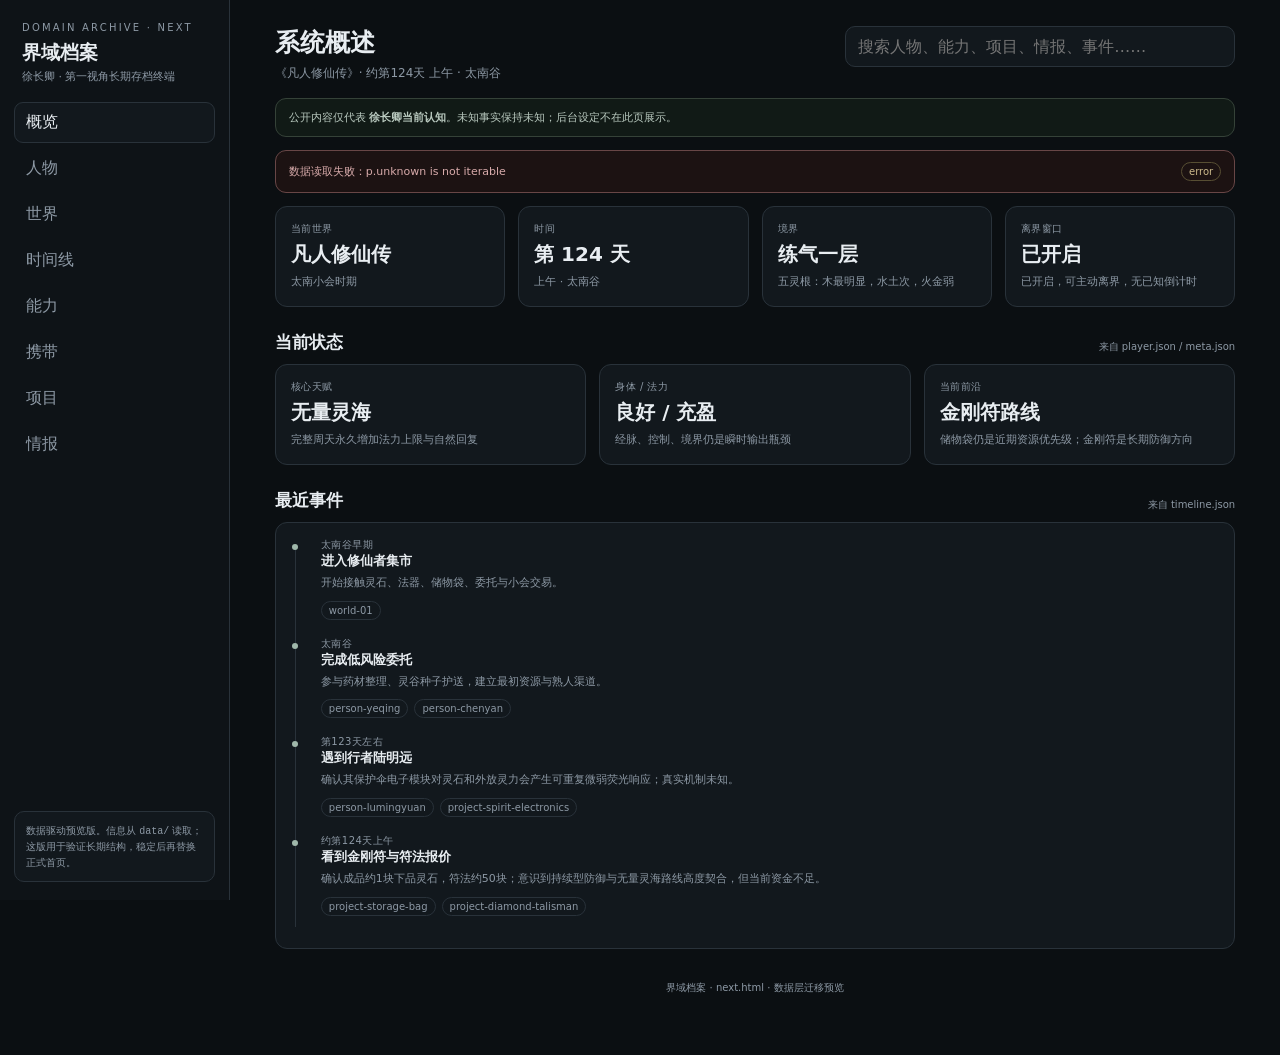
==== next.html @ dfe1c9d5 "Add data-driven next-generation archive prototype" ====
<!doctype html>
<html lang="zh-CN">
<head>
<meta charset="utf-8"><meta name="viewport" content="width=device-width,initial-scale=1">
<title>界域档案 · 数据驱动预览</title>
<style>
:root{--bg:#0b0f12;--side:#0e1317;--panel:#12181d;--panel2:#161d23;--line:#29323a;--text:#e8edf1;--muted:#8d99a5;--soft:#b7c4cc;--accent:#9fb7aa;--good:#9bbba7;--warn:#cbb98b}
*{box-sizing:border-box}html,body{margin:0;background:var(--bg);color:var(--text);font-family:Inter,ui-sans-serif,system-ui,-apple-system,"Segoe UI","PingFang SC","Microsoft YaHei",sans-serif}button,input{font:inherit}.app{min-height:100vh;display:grid;grid-template-columns:230px minmax(0,1fr)}.side{height:100vh;position:sticky;top:0;border-right:1px solid var(--line);background:var(--side);padding:22px 14px}.brand{padding:0 8px 18px}.eyebrow{font-size:10px;letter-spacing:.22em;color:var(--muted)}.brand h1{font-size:19px;margin:7px 0 3px}.brand p{font-size:11px;color:var(--muted);margin:0}.nav{display:grid;gap:5px}.nav button{background:transparent;color:var(--muted);border:1px solid transparent;border-radius:9px;text-align:left;padding:9px 11px;cursor:pointer}.nav button:hover,.nav button.active{background:var(--panel);color:var(--text);border-color:var(--line)}.side-note{position:absolute;left:14px;right:14px;bottom:18px;padding:11px;border:1px solid var(--line);border-radius:10px;color:var(--muted);font-size:10px;line-height:1.55;background:var(--panel)}main{width:100%;max-width:1480px;justify-self:center;padding:26px clamp(18px,3.5vw,46px) 60px}.top{display:flex;align-items:flex-start;justify-content:space-between;gap:16px;margin-bottom:16px}.top h2{margin:0;font-size:25px}.top p{margin:6px 0 0;color:var(--muted);font-size:12px}.search{width:min(390px,45vw);padding:10px 12px;border:1px solid var(--line);border-radius:10px;background:var(--panel);color:var(--text);outline:none}.notice,.sync{border:1px solid #354238;background:#111a16;border-radius:11px;padding:11px 13px;color:#b9c9bf;font-size:11px;margin-bottom:13px}.sync{background:var(--panel);border-color:var(--line);display:flex;justify-content:space-between;gap:12px;align-items:center}.badge{display:inline-flex;padding:3px 7px;border:1px solid var(--line);border-radius:999px;font-size:10px;color:var(--muted)}.badge.good{border-color:#3b5544;color:var(--good)}.badge.warn{border-color:#574e33;color:var(--warn)}.section{display:none}.section.active{display:block}.grid{display:grid;gap:13px}.c4{grid-template-columns:repeat(4,minmax(0,1fr))}.c3{grid-template-columns:repeat(3,minmax(0,1fr))}.c2{grid-template-columns:repeat(2,minmax(0,1fr))}.card{border:1px solid var(--line);border-radius:12px;background:var(--panel);padding:15px;min-width:0}.label{font-size:10px;color:var(--muted);letter-spacing:.05em}.big{font-size:20px;font-weight:680;margin:5px 0}.small{font-size:11px;line-height:1.65}.muted{color:var(--muted)}.head{display:flex;align-items:end;justify-content:space-between;gap:12px;margin:24px 0 10px}.head h3{margin:0;font-size:17px}.head p{margin:0;font-size:10px;color:var(--muted)}.chips{display:flex;gap:6px;flex-wrap:wrap;margin-top:9px}.chip{font-size:10px;color:var(--muted);border:1px solid var(--line);border-radius:999px;padding:3px 7px}.person,.ability,.project,.intel,.event{cursor:default}.name{font-size:15px;font-weight:650}.row{display:flex;justify-content:space-between;gap:10px;align-items:flex-start}.details{color:var(--muted);font-size:11px;line-height:1.65;margin-top:8px}.timeline{position:relative;padding-left:18px}.timeline:before{content:"";position:absolute;left:4px;top:6px;bottom:6px;width:1px;background:var(--line)}.event{position:relative;padding:0 0 17px 12px}.event:before{content:"";position:absolute;width:6px;height:6px;border-radius:50%;background:var(--accent);left:-17px;top:6px}.event h4{font-size:13px;margin:0 0 4px}.event p{font-size:11px;line-height:1.6;color:var(--muted);margin:0}.kv{display:grid;grid-template-columns:130px 1fr;gap:8px 13px;font-size:11px}.kv>div:nth-child(odd){color:var(--muted)}.empty{padding:30px;text-align:center;color:var(--muted);border:1px dashed var(--line);border-radius:12px}.error{border-color:#684646;background:#1c1212;color:#d7aaaa}.footer{margin-top:32px;text-align:center;color:var(--muted);font-size:10px}
@media(max-width:900px){.app{grid-template-columns:1fr}.side{height:auto;position:static;border-right:0;border-bottom:1px solid var(--line)}.nav{display:flex;overflow-x:auto}.nav button{white-space:nowrap}.side-note{position:static;margin-top:10px}.top{flex-direction:column}.search{width:100%}.c4,.c3{grid-template-columns:repeat(2,minmax(0,1fr))}main{max-width:none;padding:18px 14px 60px}}
@media(max-width:560px){.c4,.c3,.c2{grid-template-columns:1fr}.kv{grid-template-columns:1fr}}
</style>
</head>
<body>
<div class="app"><aside class="side"><div class="brand"><div class="eyebrow">DOMAIN ARCHIVE · NEXT</div><h1>界域档案</h1><p id="brandPlayer">第一视角长期存档终端</p></div><nav class="nav" id="nav"><button class="active" data-tab="overview">概览</button><button data-tab="people">人物</button><button data-tab="world">世界</button><button data-tab="timeline">时间线</button><button data-tab="abilities">能力</button><button data-tab="inventory">携带</button><button data-tab="projects">项目</button><button data-tab="intel">情报</button></nav><div class="side-note">数据驱动预览版。信息从 <code>data/</code> 读取；这版用于验证长期结构，稳定后再替换正式首页。</div></aside>
<main><div class="top"><div><h2 id="pageTitle">系统概述</h2><p id="pageSub">正在读取结构化档案……</p></div><input id="search" class="search" placeholder="搜索人物、能力、项目、情报、事件……"></div><div class="notice">公开内容仅代表 <b>徐长卿当前认知</b>。未知事实保持未知；后台设定不在此页展示。</div><div class="sync" id="syncBox"><span>正在读取存档同步状态……</span><span class="badge">loading</span></div>
<section id="overview" class="section active"><div id="overviewCards" class="grid c4"></div><div class="head"><h3>当前状态</h3><p>来自 player.json / meta.json</p></div><div id="currentState" class="grid c3"></div><div class="head"><h3>最近事件</h3><p>来自 timeline.json</p></div><div class="card"><div id="recentEvents" class="timeline"></div></div></section>
<section id="people" class="section"><div id="peopleGrid" class="grid c3"></div></section>
<section id="world" class="section"><div id="worldGrid" class="grid c3"></div><div class="head"><h3>已知地点</h3></div><div id="locationsGrid" class="grid c3"></div><div class="head"><h3>已知规则与市场</h3></div><div id="worldDetails" class="grid c2"></div></section>
<section id="timeline" class="section"><div class="card"><div id="timelineGrid" class="timeline"></div></div></section>
<section id="abilities" class="section"><div id="abilitiesGrid" class="grid c2"></div></section>
<section id="inventory" class="section"><div id="currencyGrid" class="grid c3"></div><div class="head"><h3>物品</h3></div><div id="inventoryGrid" class="grid c2"></div></section>
<section id="projects" class="section"><div id="projectsGrid" class="grid c2"></div></section>
<section id="intel" class="section"><div id="intelGrid" class="grid c2"></div></section>
<div class="footer">界域档案 · next.html · 数据层迁移预览</div></main></div>
<script>
const $=s=>document.querySelector(s);const esc=s=>String(s??'').replace(/[&<>"']/g,m=>({'&':'&amp;','<':'&lt;','>':'&gt;','"':'&quot;',"'":'&#39;'}[m]));
const paths=['data/meta.json','data/global/player.json','data/global/people.json','data/global/abilities.json','data/global/inventory.json','data/worlds/world-01.json','data/timeline.json','data/projects.json','data/intel.json'];
let DATA={};
async function load(){try{const vals=await Promise.all(paths.map(p=>fetch(p,{cache:'no-store'}).then(r=>{if(!r.ok)throw new Error(`${p}: ${r.status}`);return r.json()})));[DATA.meta,DATA.player,DATA.people,DATA.abilities,DATA.inventory,DATA.world,DATA.timeline,DATA.projects,DATA.intel]=vals;render();}catch(e){$('#syncBox').classList.add('error');$('#syncBox').innerHTML=`<span>数据读取失败：${esc(e.message)}</span><span class="badge warn">error</span>`;}}
function chips(xs=[]){return `<div class="chips">${xs.map(x=>`<span class="chip">${esc(x)}</span>`).join('')}</div>`}
function render(){const {meta,player,world}=DATA;$('#brandPlayer').textContent=`${player.name} · 第一视角长期存档终端`;$('#pageSub').textContent=`《${world.name}》· 约第${meta.currentNarrative.worldDay}天 ${meta.currentNarrative.dayPart} · ${meta.currentNarrative.location}`;$('#syncBox').innerHTML=`<span><b>续档前沿：</b>${esc(meta.currentNarrative.frontier)}</span><span class="badge ${meta.sync.publicSiteMayLagNarrative?'warn':'good'}">${meta.sync.publicSiteMayLagNarrative?'剧情领先于正式首页':'已同步'}</span>`;
$('#overviewCards').innerHTML=[['当前世界',world.name,world.phase],['时间',`第 ${meta.currentNarrative.worldDay} 天`,`${meta.currentNarrative.dayPart} · ${meta.currentNarrative.location}`],['境界',player.currentState.realm,player.currentState.spiritualRoots],['离界窗口','已开启',player.currentState.exitWindow]].map(x=>`<div class="card searchable" data-search="${x.join(' ')}"><div class="label">${x[0]}</div><div class="big">${x[1]}</div><div class="small muted">${x[2]}</div></div>`).join('');
$('#currentState').innerHTML=[['核心天赋','无量灵海','完整周天永久增加法力上限与自然回复'],['身体 / 法力',`${player.currentState.body} / ${player.currentState.mana}`,'经脉、控制、境界仍是瞬时输出瓶颈'],['当前前沿','金刚符路线','储物袋仍是近期资源优先级；金刚符是长期防御方向']].map(x=>`<div class="card searchable" data-search="${x.join(' ')}"><div class="label">${x[0]}</div><div class="big">${x[1]}</div><div class="small muted">${x[2]}</div></div>`).join('');
renderPeople();renderWorld();renderTimeline();renderAbilities();renderInventory();renderProjects();renderIntel();bindSearch();}
function renderPeople(){const ps=DATA.people.people;$('#peopleGrid').innerHTML=ps.map(p=>`<div class="card person searchable" data-search="${esc([p.name,p.status,p.kind,JSON.stringify(p.known),p.relationship].join(' '))}"><div class="row"><div><div class="name">${esc(p.name)}</div>${chips([p.gender,p.age,p.kind])}</div><span class="badge">${esc(p.status)}</span></div><div class="details">${esc(p.relationship)}</div><div class="details">${Object.entries(p.known).slice(0,4).map(([k,v])=>`<b>${esc(k)}</b>：${esc(Array.isArray(v)?v.join('；'):v)}`).join('<br>')}</div></div>`).join('');}
function renderWorld(){const w=DATA.world;$('#worldGrid').innerHTML=[['世界编号','WORLD 01',w.status],['当前阶段',w.phase,`约第${w.currentDayApprox}天`],['当前身份',w.identity,w.currentLocation]].map(x=>`<div class="card searchable" data-search="${x.join(' ')}"><div class="label">${x[0]}</div><div class="big">${esc(x[1])}</div><div class="small muted">${esc(x[2])}</div></div>`).join('');$('#locationsGrid').innerHTML=w.knownLocations.map(l=>`<div class="card searchable" data-search="${l.name} ${l.status} ${l.note}"><div class="name">${esc(l.name)}</div>${chips([l.status])}<div class="details">${esc(l.note)}</div></div>`).join('');$('#worldDetails').innerHTML=`<div class="card searchable" data-search="${esc(w.knownRules.join(' '))}"><div class="name">已知规则</div><div class="details">${w.knownRules.map(x=>`• ${esc(x)}`).join('<br>')}</div></div><div class="card searchable" data-search="${esc(w.economy.knownPrices.join(' '))}"><div class="name">已知价格</div><div class="details">${w.economy.knownPrices.map(x=>`• ${esc(x)}`).join('<br>')}</div></div>`;}
function eventHtml(e){return `<div class="event searchable" data-search="${esc(`${e.day} ${e.title} ${e.summary}`)}"><div class="label">${esc(e.day)}</div><h4>${esc(e.title)}</h4><p>${esc(e.summary)}</p>${chips((e.links||[]).slice(0,4))}</div>`}
function renderTimeline(){const es=DATA.timeline.events;$('#timelineGrid').innerHTML=es.map(eventHtml).join('');$('#recentEvents').innerHTML=es.slice(-4).map(eventHtml).join('');}
function renderAbilities(){const as=DATA.abilities.abilities;$('#abilitiesGrid').innerHTML=as.map(a=>`<div class="card ability searchable" data-search="${esc([a.name,a.type,a.source,a.mastery,...a.effects,...a.limits].join(' '))}"><div class="row"><div class="name">${esc(a.name)}</div><span class="badge">${esc(a.type)}</span></div>${chips([a.mastery,a.source])}<div class="details"><b>效果</b><br>${a.effects.map(x=>`• ${esc(x)}`).join('<br>')}<br><br><b>限制</b><br>${a.limits.map(x=>`• ${esc(x)}`).join('<br>')}<br><br><b>跨界状态</b>：${esc(a.crossWorldStatus)}</div></div>`).join('');}
function renderInventory(){const d=DATA.inventory;$('#currencyGrid').innerHTML=d.currencies.map(c=>`<div class="card searchable" data-search="${esc(c.name)}"><div class="label">${esc(c.scope)}</div><div class="big">${esc(c.amountApprox)} · ${esc(c.name)}</div><div class="small muted">${esc(c.note||'')}</div></div>`).join('');$('#inventoryGrid').innerHTML=d.items.map(i=>`<div class="card searchable" data-search="${esc([i.name,i.category,i.location,i.source,i.crossWorldStatus].join(' '))}"><div class="row"><div class="name">${esc(i.name)}</div><span class="badge">约 ${esc(i.quantityApprox)}</span></div>${chips([i.category,i.location])}<div class="details">来源：${esc(i.source)}<br>跨界：${esc(i.crossWorldStatus)}</div></div>`).join('');}
function renderProjects(){const ps=DATA.projects.projects;$('#projectsGrid').innerHTML=ps.map(p=>`<div class="card project searchable" data-search="${esc([p.name,p.type,p.status,p.goal,...p.confirmed,...p.unknown,...p.needs].join(' '))}"><div class="row"><div class="name">${esc(p.name)}</div><span class="badge">${esc(p.status)}</span></div>${chips([p.type])}<div class="details"><b>目标</b>：${esc(p.goal)}<br><br><b>已确认</b><br>${p.confirmed.map(x=>`• ${esc(x)}`).join('<br>')}<br><br><b>缺少条件</b><br>${p.needs.map(x=>`• ${esc(x)}`).join('<br>')}</div></div>`).join('');}
function renderIntel(){const xs=DATA.intel.intel;$('#intelGrid').innerHTML=xs.map(i=>`<div class="card intel searchable" data-search="${esc([i.title,i.status,i.claim,...i.unknown,JSON.stringify(i.evidenceChain)].join(' '))}"><div class="row"><div class="name">${esc(i.title)}</div><span class="badge">${esc(i.status)}</span></div><div class="details">${esc(i.claim)}</div><div class="head" style="margin:14px 0 7px"><h3 style="font-size:12px">证据链</h3></div><div class="details">${i.evidenceChain.map(e=>`${e.order}. <b>${esc(e.source)}</b>：${esc(e.result)} <span class="chip">${esc(e.confidence)}</span>`).join('<br><br>')}</div>${i.unknown.length?`<div class="details"><b>仍未知</b><br>${i.unknown.map(x=>`• ${esc(x)}`).join('<br>')}</div>`:''}</div>`).join('');}
const titles={overview:['系统概述','当前状态与最近事件'],people:['人物档案','结构化人物与长期联系'],world:['世界档案','当前世界局部信息'],timeline:['时间线','事件与关联ID'],abilities:['能力与技艺','来源、限制与跨界兼容'],inventory:['携带与资源','货币、物品与位置'],projects:['长期项目','实验、资源目标与能力发展'],intel:['情报与证据链','确认事实、来源与未知项']};
$('#nav').addEventListener('click',e=>{const b=e.target.closest('button[data-tab]');if(!b)return;document.querySelectorAll('#nav button').forEach(x=>x.classList.remove('active'));b.classList.add('active');document.querySelectorAll('.section').forEach(x=>x.classList.remove('active'));$('#'+b.dataset.tab).classList.add('active');$('#pageTitle').textContent=titles[b.dataset.tab][0];$('#pageSub').textContent=titles[b.dataset.tab][1];window.scrollTo({top:0,behavior:'smooth'});});
function bindSearch(){$('#search').addEventListener('input',e=>{const q=e.target.value.trim().toLowerCase();document.querySelectorAll('.searchable').forEach(el=>{el.style.opacity=!q||el.dataset.search.toLowerCase().includes(q)?'1':'.16'});});}
load();
</script>
</body></html>
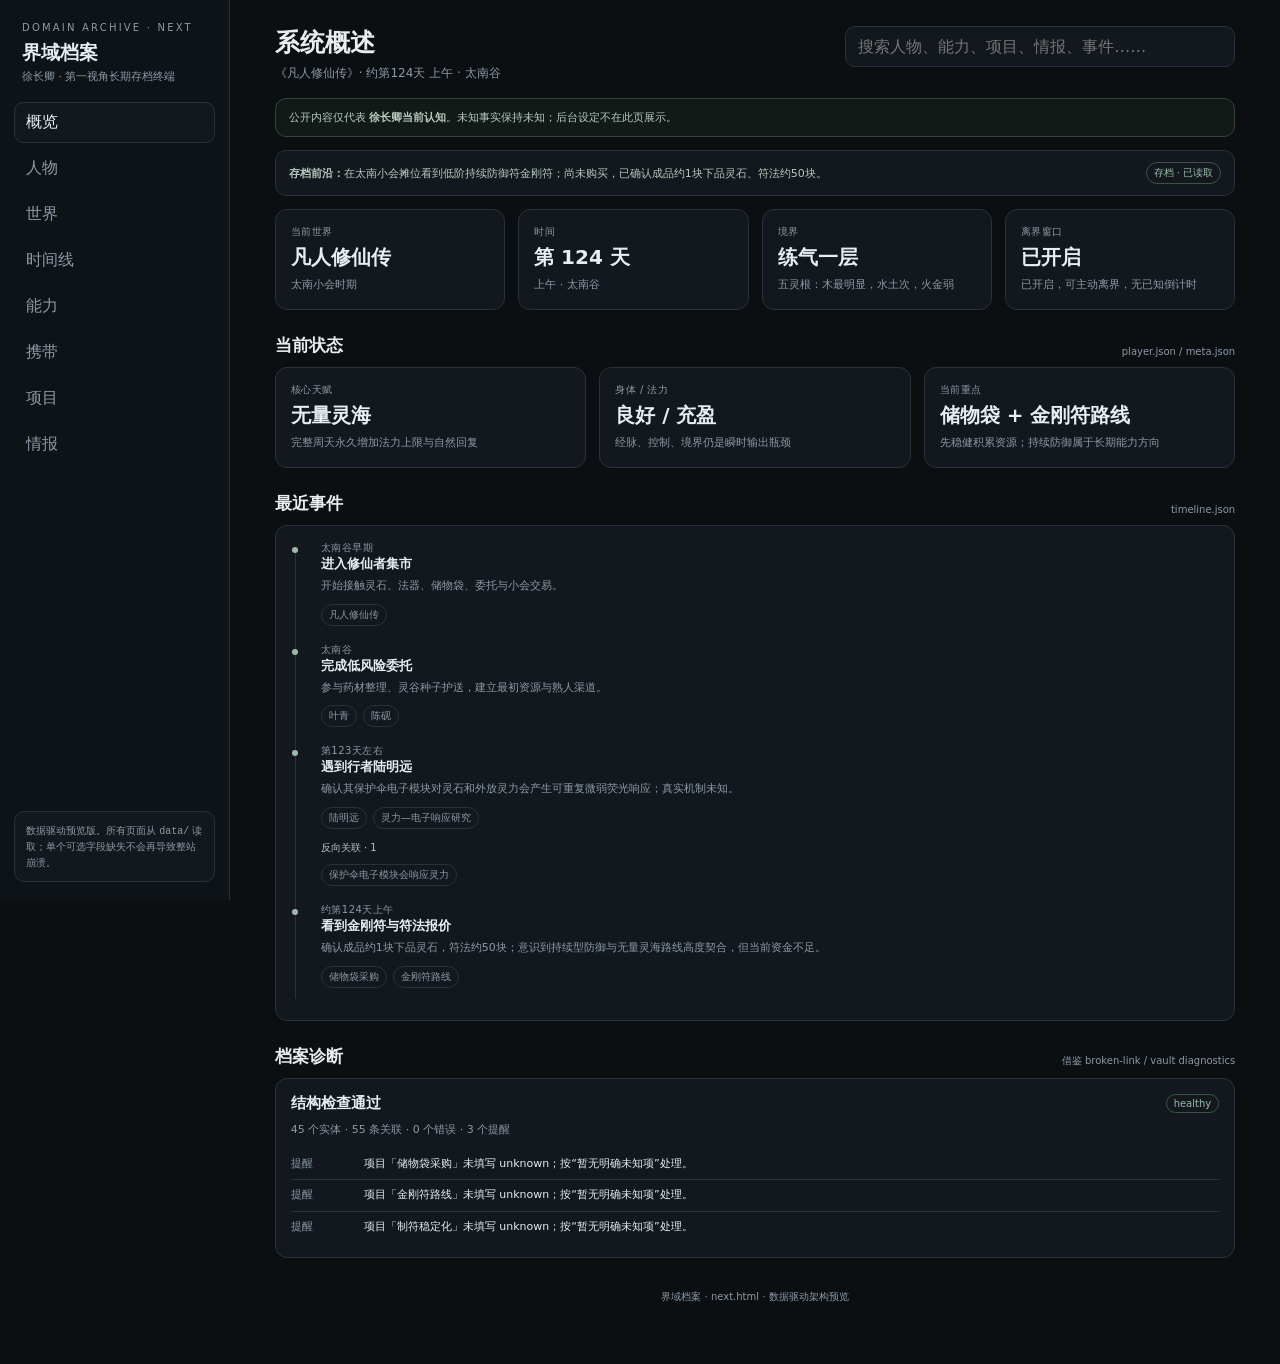
==== commit 819dc1af: "Fix next preview and add backlinks diagnostics" ====
--- a/next.html
+++ b/next.html
@@ -1,48 +1,168 @@
 <!doctype html>
 <html lang="zh-CN">
 <head>
-<meta charset="utf-8"><meta name="viewport" content="width=device-width,initial-scale=1">
+<meta charset="utf-8">
+<meta name="viewport" content="width=device-width,initial-scale=1">
 <title>界域档案 · 数据驱动预览</title>
 <style>
-:root{--bg:#0b0f12;--side:#0e1317;--panel:#12181d;--panel2:#161d23;--line:#29323a;--text:#e8edf1;--muted:#8d99a5;--soft:#b7c4cc;--accent:#9fb7aa;--good:#9bbba7;--warn:#cbb98b}
-*{box-sizing:border-box}html,body{margin:0;background:var(--bg);color:var(--text);font-family:Inter,ui-sans-serif,system-ui,-apple-system,"Segoe UI","PingFang SC","Microsoft YaHei",sans-serif}button,input{font:inherit}.app{min-height:100vh;display:grid;grid-template-columns:230px minmax(0,1fr)}.side{height:100vh;position:sticky;top:0;border-right:1px solid var(--line);background:var(--side);padding:22px 14px}.brand{padding:0 8px 18px}.eyebrow{font-size:10px;letter-spacing:.22em;color:var(--muted)}.brand h1{font-size:19px;margin:7px 0 3px}.brand p{font-size:11px;color:var(--muted);margin:0}.nav{display:grid;gap:5px}.nav button{background:transparent;color:var(--muted);border:1px solid transparent;border-radius:9px;text-align:left;padding:9px 11px;cursor:pointer}.nav button:hover,.nav button.active{background:var(--panel);color:var(--text);border-color:var(--line)}.side-note{position:absolute;left:14px;right:14px;bottom:18px;padding:11px;border:1px solid var(--line);border-radius:10px;color:var(--muted);font-size:10px;line-height:1.55;background:var(--panel)}main{width:100%;max-width:1480px;justify-self:center;padding:26px clamp(18px,3.5vw,46px) 60px}.top{display:flex;align-items:flex-start;justify-content:space-between;gap:16px;margin-bottom:16px}.top h2{margin:0;font-size:25px}.top p{margin:6px 0 0;color:var(--muted);font-size:12px}.search{width:min(390px,45vw);padding:10px 12px;border:1px solid var(--line);border-radius:10px;background:var(--panel);color:var(--text);outline:none}.notice,.sync{border:1px solid #354238;background:#111a16;border-radius:11px;padding:11px 13px;color:#b9c9bf;font-size:11px;margin-bottom:13px}.sync{background:var(--panel);border-color:var(--line);display:flex;justify-content:space-between;gap:12px;align-items:center}.badge{display:inline-flex;padding:3px 7px;border:1px solid var(--line);border-radius:999px;font-size:10px;color:var(--muted)}.badge.good{border-color:#3b5544;color:var(--good)}.badge.warn{border-color:#574e33;color:var(--warn)}.section{display:none}.section.active{display:block}.grid{display:grid;gap:13px}.c4{grid-template-columns:repeat(4,minmax(0,1fr))}.c3{grid-template-columns:repeat(3,minmax(0,1fr))}.c2{grid-template-columns:repeat(2,minmax(0,1fr))}.card{border:1px solid var(--line);border-radius:12px;background:var(--panel);padding:15px;min-width:0}.label{font-size:10px;color:var(--muted);letter-spacing:.05em}.big{font-size:20px;font-weight:680;margin:5px 0}.small{font-size:11px;line-height:1.65}.muted{color:var(--muted)}.head{display:flex;align-items:end;justify-content:space-between;gap:12px;margin:24px 0 10px}.head h3{margin:0;font-size:17px}.head p{margin:0;font-size:10px;color:var(--muted)}.chips{display:flex;gap:6px;flex-wrap:wrap;margin-top:9px}.chip{font-size:10px;color:var(--muted);border:1px solid var(--line);border-radius:999px;padding:3px 7px}.person,.ability,.project,.intel,.event{cursor:default}.name{font-size:15px;font-weight:650}.row{display:flex;justify-content:space-between;gap:10px;align-items:flex-start}.details{color:var(--muted);font-size:11px;line-height:1.65;margin-top:8px}.timeline{position:relative;padding-left:18px}.timeline:before{content:"";position:absolute;left:4px;top:6px;bottom:6px;width:1px;background:var(--line)}.event{position:relative;padding:0 0 17px 12px}.event:before{content:"";position:absolute;width:6px;height:6px;border-radius:50%;background:var(--accent);left:-17px;top:6px}.event h4{font-size:13px;margin:0 0 4px}.event p{font-size:11px;line-height:1.6;color:var(--muted);margin:0}.kv{display:grid;grid-template-columns:130px 1fr;gap:8px 13px;font-size:11px}.kv>div:nth-child(odd){color:var(--muted)}.empty{padding:30px;text-align:center;color:var(--muted);border:1px dashed var(--line);border-radius:12px}.error{border-color:#684646;background:#1c1212;color:#d7aaaa}.footer{margin-top:32px;text-align:center;color:var(--muted);font-size:10px}
+:root{--bg:#0b0f12;--side:#0e1317;--panel:#12181d;--panel2:#161d23;--line:#29323a;--text:#e8edf1;--muted:#8d99a5;--soft:#b7c4cc;--accent:#9fb7aa;--good:#9bbba7;--warn:#cbb98b;--bad:#d09a9a}
+*{box-sizing:border-box}html,body{margin:0;background:var(--bg);color:var(--text);font-family:Inter,ui-sans-serif,system-ui,-apple-system,"Segoe UI","PingFang SC","Microsoft YaHei",sans-serif}button,input{font:inherit}.app{min-height:100vh;display:grid;grid-template-columns:230px minmax(0,1fr)}.side{height:100vh;position:sticky;top:0;border-right:1px solid var(--line);background:var(--side);padding:22px 14px}.brand{padding:0 8px 18px}.eyebrow{font-size:10px;letter-spacing:.22em;color:var(--muted)}.brand h1{font-size:19px;margin:7px 0 3px}.brand p{font-size:11px;color:var(--muted);margin:0}.nav{display:grid;gap:5px}.nav button{background:transparent;color:var(--muted);border:1px solid transparent;border-radius:9px;text-align:left;padding:9px 11px;cursor:pointer}.nav button:hover,.nav button.active{background:var(--panel);color:var(--text);border-color:var(--line)}.side-note{position:absolute;left:14px;right:14px;bottom:18px;padding:11px;border:1px solid var(--line);border-radius:10px;color:var(--muted);font-size:10px;line-height:1.55;background:var(--panel)}main{width:100%;max-width:1480px;justify-self:center;padding:26px clamp(18px,3.5vw,46px) 60px}.top{display:flex;align-items:flex-start;justify-content:space-between;gap:16px;margin-bottom:16px}.top h2{margin:0;font-size:25px}.top p{margin:6px 0 0;color:var(--muted);font-size:12px}.search{width:min(390px,45vw);padding:10px 12px;border:1px solid var(--line);border-radius:10px;background:var(--panel);color:var(--text);outline:none}.notice,.sync{border:1px solid #354238;background:#111a16;border-radius:11px;padding:11px 13px;color:#b9c9bf;font-size:11px;margin-bottom:13px}.sync{background:var(--panel);border-color:var(--line);display:flex;justify-content:space-between;gap:12px;align-items:center}.badge{display:inline-flex;padding:3px 7px;border:1px solid var(--line);border-radius:999px;font-size:10px;color:var(--muted)}.badge.good{border-color:#3b5544;color:var(--good)}.badge.warn{border-color:#574e33;color:var(--warn)}.badge.bad{border-color:#684646;color:var(--bad)}.section{display:none}.section.active{display:block}.grid{display:grid;gap:13px}.c4{grid-template-columns:repeat(4,minmax(0,1fr))}.c3{grid-template-columns:repeat(3,minmax(0,1fr))}.c2{grid-template-columns:repeat(2,minmax(0,1fr))}.card{border:1px solid var(--line);border-radius:12px;background:var(--panel);padding:15px;min-width:0}.label{font-size:10px;color:var(--muted);letter-spacing:.05em}.big{font-size:20px;font-weight:680;margin:5px 0}.small{font-size:11px;line-height:1.65}.muted{color:var(--muted)}.head{display:flex;align-items:end;justify-content:space-between;gap:12px;margin:24px 0 10px}.head h3{margin:0;font-size:17px}.head p{margin:0;font-size:10px;color:var(--muted)}.chips{display:flex;gap:6px;flex-wrap:wrap;margin-top:9px}.chip,.rel{font-size:10px;color:var(--muted);border:1px solid var(--line);border-radius:999px;padding:3px 7px;background:transparent}.rel{cursor:pointer}.rel:hover{color:var(--text);border-color:#53616d;background:var(--panel2)}.rel.broken{color:var(--bad);border-color:#684646}.name{font-size:15px;font-weight:650}.row{display:flex;justify-content:space-between;gap:10px;align-items:flex-start}.details{color:var(--muted);font-size:11px;line-height:1.65;margin-top:8px}.subhead{font-size:10px;color:var(--soft);margin-top:12px}.timeline{position:relative;padding-left:18px}.timeline:before{content:"";position:absolute;left:4px;top:6px;bottom:6px;width:1px;background:var(--line)}.event{position:relative;padding:0 0 17px 12px}.event:before{content:"";position:absolute;width:6px;height:6px;border-radius:50%;background:var(--accent);left:-17px;top:6px}.event h4{font-size:13px;margin:0 0 4px}.event p{font-size:11px;line-height:1.6;color:var(--muted);margin:0}.empty{padding:30px;text-align:center;color:var(--muted);border:1px dashed var(--line);border-radius:12px}.error{border-color:#684646!important;background:#1c1212!important;color:#d7aaaa!important}.diag-line{display:flex;gap:9px;align-items:flex-start;padding:7px 0;border-bottom:1px solid var(--line);font-size:11px;line-height:1.5}.diag-line:last-child{border-bottom:0}.diag-key{min-width:64px;color:var(--muted)}.flash{animation:flash 1.4s ease}@keyframes flash{0%,100%{box-shadow:none}25%{box-shadow:0 0 0 2px rgba(159,183,170,.38)}}.footer{margin-top:32px;text-align:center;color:var(--muted);font-size:10px}
 @media(max-width:900px){.app{grid-template-columns:1fr}.side{height:auto;position:static;border-right:0;border-bottom:1px solid var(--line)}.nav{display:flex;overflow-x:auto}.nav button{white-space:nowrap}.side-note{position:static;margin-top:10px}.top{flex-direction:column}.search{width:100%}.c4,.c3{grid-template-columns:repeat(2,minmax(0,1fr))}main{max-width:none;padding:18px 14px 60px}}
-@media(max-width:560px){.c4,.c3,.c2{grid-template-columns:1fr}.kv{grid-template-columns:1fr}}
+@media(max-width:560px){.c4,.c3,.c2{grid-template-columns:1fr}}
 </style>
 </head>
 <body>
-<div class="app"><aside class="side"><div class="brand"><div class="eyebrow">DOMAIN ARCHIVE · NEXT</div><h1>界域档案</h1><p id="brandPlayer">第一视角长期存档终端</p></div><nav class="nav" id="nav"><button class="active" data-tab="overview">概览</button><button data-tab="people">人物</button><button data-tab="world">世界</button><button data-tab="timeline">时间线</button><button data-tab="abilities">能力</button><button data-tab="inventory">携带</button><button data-tab="projects">项目</button><button data-tab="intel">情报</button></nav><div class="side-note">数据驱动预览版。信息从 <code>data/</code> 读取；这版用于验证长期结构，稳定后再替换正式首页。</div></aside>
-<main><div class="top"><div><h2 id="pageTitle">系统概述</h2><p id="pageSub">正在读取结构化档案……</p></div><input id="search" class="search" placeholder="搜索人物、能力、项目、情报、事件……"></div><div class="notice">公开内容仅代表 <b>徐长卿当前认知</b>。未知事实保持未知；后台设定不在此页展示。</div><div class="sync" id="syncBox"><span>正在读取存档同步状态……</span><span class="badge">loading</span></div>
-<section id="overview" class="section active"><div id="overviewCards" class="grid c4"></div><div class="head"><h3>当前状态</h3><p>来自 player.json / meta.json</p></div><div id="currentState" class="grid c3"></div><div class="head"><h3>最近事件</h3><p>来自 timeline.json</p></div><div class="card"><div id="recentEvents" class="timeline"></div></div></section>
-<section id="people" class="section"><div id="peopleGrid" class="grid c3"></div></section>
-<section id="world" class="section"><div id="worldGrid" class="grid c3"></div><div class="head"><h3>已知地点</h3></div><div id="locationsGrid" class="grid c3"></div><div class="head"><h3>已知规则与市场</h3></div><div id="worldDetails" class="grid c2"></div></section>
-<section id="timeline" class="section"><div class="card"><div id="timelineGrid" class="timeline"></div></div></section>
-<section id="abilities" class="section"><div id="abilitiesGrid" class="grid c2"></div></section>
-<section id="inventory" class="section"><div id="currencyGrid" class="grid c3"></div><div class="head"><h3>物品</h3></div><div id="inventoryGrid" class="grid c2"></div></section>
-<section id="projects" class="section"><div id="projectsGrid" class="grid c2"></div></section>
-<section id="intel" class="section"><div id="intelGrid" class="grid c2"></div></section>
-<div class="footer">界域档案 · next.html · 数据层迁移预览</div></main></div>
+<div class="app">
+<aside class="side">
+  <div class="brand"><div class="eyebrow">DOMAIN ARCHIVE · NEXT</div><h1>界域档案</h1><p id="brandPlayer">第一视角长期存档终端</p></div>
+  <nav class="nav" id="nav">
+    <button class="active" data-tab="overview">概览</button>
+    <button data-tab="people">人物</button>
+    <button data-tab="world">世界</button>
+    <button data-tab="timeline">时间线</button>
+    <button data-tab="abilities">能力</button>
+    <button data-tab="inventory">携带</button>
+    <button data-tab="projects">项目</button>
+    <button data-tab="intel">情报</button>
+  </nav>
+  <div class="side-note">数据驱动预览版。所有页面从 <code>data/</code> 读取；单个可选字段缺失不会再导致整站崩溃。</div>
+</aside>
+<main>
+  <div class="top"><div><h2 id="pageTitle">系统概述</h2><p id="pageSub">正在读取结构化档案……</p></div><input id="search" class="search" placeholder="搜索人物、能力、项目、情报、事件……"></div>
+  <div class="notice">公开内容仅代表 <b>徐长卿当前认知</b>。未知事实保持未知；后台设定不在此页展示。</div>
+  <div class="sync" id="syncBox"><span>正在读取存档状态……</span><span class="badge">loading</span></div>
+
+  <section id="overview" class="section active">
+    <div id="overviewCards" class="grid c4"></div>
+    <div class="head"><h3>当前状态</h3><p>player.json / meta.json</p></div><div id="currentState" class="grid c3"></div>
+    <div class="head"><h3>最近事件</h3><p>timeline.json</p></div><div class="card"><div id="recentEvents" class="timeline"></div></div>
+    <div class="head"><h3>档案诊断</h3><p>借鉴 broken-link / vault diagnostics</p></div><div id="diagnostics" class="card"></div>
+  </section>
+  <section id="people" class="section"><div id="peopleGrid" class="grid c3"></div></section>
+  <section id="world" class="section"><div id="worldGrid" class="grid c3"></div><div class="head"><h3>已知地点</h3></div><div id="locationsGrid" class="grid c3"></div><div class="head"><h3>已知规则与市场</h3></div><div id="worldDetails" class="grid c2"></div></section>
+  <section id="timeline" class="section"><div class="card"><div id="timelineGrid" class="timeline"></div></div></section>
+  <section id="abilities" class="section"><div id="abilitiesGrid" class="grid c2"></div></section>
+  <section id="inventory" class="section"><div id="currencyGrid" class="grid c3"></div><div class="head"><h3>物品</h3></div><div id="inventoryGrid" class="grid c2"></div></section>
+  <section id="projects" class="section"><div id="projectsGrid" class="grid c2"></div></section>
+  <section id="intel" class="section"><div id="intelGrid" class="grid c2"></div></section>
+  <div class="footer">界域档案 · next.html · 数据驱动架构预览</div>
+</main>
+</div>
 <script>
-const $=s=>document.querySelector(s);const esc=s=>String(s??'').replace(/[&<>"']/g,m=>({'&':'&amp;','<':'&lt;','>':'&gt;','"':'&quot;',"'":'&#39;'}[m]));
+const $=s=>document.querySelector(s);
+const arr=v=>Array.isArray(v)?v:[];
+const obj=v=>v&&typeof v==='object'&&!Array.isArray(v)?v:{};
+const esc=s=>String(s??'').replace(/[&<>"']/g,m=>({'&':'&amp;','<':'&lt;','>':'&gt;','"':'&quot;',"'":'&#39;'}[m]));
 const paths=['data/meta.json','data/global/player.json','data/global/people.json','data/global/abilities.json','data/global/inventory.json','data/worlds/world-01.json','data/timeline.json','data/projects.json','data/intel.json'];
-let DATA={};
-async function load(){try{const vals=await Promise.all(paths.map(p=>fetch(p,{cache:'no-store'}).then(r=>{if(!r.ok)throw new Error(`${p}: ${r.status}`);return r.json()})));[DATA.meta,DATA.player,DATA.people,DATA.abilities,DATA.inventory,DATA.world,DATA.timeline,DATA.projects,DATA.intel]=vals;render();}catch(e){$('#syncBox').classList.add('error');$('#syncBox').innerHTML=`<span>数据读取失败：${esc(e.message)}</span><span class="badge warn">error</span>`;}}
-function chips(xs=[]){return `<div class="chips">${xs.map(x=>`<span class="chip">${esc(x)}</span>`).join('')}</div>`}
-function render(){const {meta,player,world}=DATA;$('#brandPlayer').textContent=`${player.name} · 第一视角长期存档终端`;$('#pageSub').textContent=`《${world.name}》· 约第${meta.currentNarrative.worldDay}天 ${meta.currentNarrative.dayPart} · ${meta.currentNarrative.location}`;$('#syncBox').innerHTML=`<span><b>续档前沿：</b>${esc(meta.currentNarrative.frontier)}</span><span class="badge ${meta.sync.publicSiteMayLagNarrative?'warn':'good'}">${meta.sync.publicSiteMayLagNarrative?'剧情领先于正式首页':'已同步'}</span>`;
-$('#overviewCards').innerHTML=[['当前世界',world.name,world.phase],['时间',`第 ${meta.currentNarrative.worldDay} 天`,`${meta.currentNarrative.dayPart} · ${meta.currentNarrative.location}`],['境界',player.currentState.realm,player.currentState.spiritualRoots],['离界窗口','已开启',player.currentState.exitWindow]].map(x=>`<div class="card searchable" data-search="${x.join(' ')}"><div class="label">${x[0]}</div><div class="big">${x[1]}</div><div class="small muted">${x[2]}</div></div>`).join('');
-$('#currentState').innerHTML=[['核心天赋','无量灵海','完整周天永久增加法力上限与自然回复'],['身体 / 法力',`${player.currentState.body} / ${player.currentState.mana}`,'经脉、控制、境界仍是瞬时输出瓶颈'],['当前前沿','金刚符路线','储物袋仍是近期资源优先级；金刚符是长期防御方向']].map(x=>`<div class="card searchable" data-search="${x.join(' ')}"><div class="label">${x[0]}</div><div class="big">${x[1]}</div><div class="small muted">${x[2]}</div></div>`).join('');
-renderPeople();renderWorld();renderTimeline();renderAbilities();renderInventory();renderProjects();renderIntel();bindSearch();}
-function renderPeople(){const ps=DATA.people.people;$('#peopleGrid').innerHTML=ps.map(p=>`<div class="card person searchable" data-search="${esc([p.name,p.status,p.kind,JSON.stringify(p.known),p.relationship].join(' '))}"><div class="row"><div><div class="name">${esc(p.name)}</div>${chips([p.gender,p.age,p.kind])}</div><span class="badge">${esc(p.status)}</span></div><div class="details">${esc(p.relationship)}</div><div class="details">${Object.entries(p.known).slice(0,4).map(([k,v])=>`<b>${esc(k)}</b>：${esc(Array.isArray(v)?v.join('；'):v)}`).join('<br>')}</div></div>`).join('');}
-function renderWorld(){const w=DATA.world;$('#worldGrid').innerHTML=[['世界编号','WORLD 01',w.status],['当前阶段',w.phase,`约第${w.currentDayApprox}天`],['当前身份',w.identity,w.currentLocation]].map(x=>`<div class="card searchable" data-search="${x.join(' ')}"><div class="label">${x[0]}</div><div class="big">${esc(x[1])}</div><div class="small muted">${esc(x[2])}</div></div>`).join('');$('#locationsGrid').innerHTML=w.knownLocations.map(l=>`<div class="card searchable" data-search="${l.name} ${l.status} ${l.note}"><div class="name">${esc(l.name)}</div>${chips([l.status])}<div class="details">${esc(l.note)}</div></div>`).join('');$('#worldDetails').innerHTML=`<div class="card searchable" data-search="${esc(w.knownRules.join(' '))}"><div class="name">已知规则</div><div class="details">${w.knownRules.map(x=>`• ${esc(x)}`).join('<br>')}</div></div><div class="card searchable" data-search="${esc(w.economy.knownPrices.join(' '))}"><div class="name">已知价格</div><div class="details">${w.economy.knownPrices.map(x=>`• ${esc(x)}`).join('<br>')}</div></div>`;}
-function eventHtml(e){return `<div class="event searchable" data-search="${esc(`${e.day} ${e.title} ${e.summary}`)}"><div class="label">${esc(e.day)}</div><h4>${esc(e.title)}</h4><p>${esc(e.summary)}</p>${chips((e.links||[]).slice(0,4))}</div>`}
-function renderTimeline(){const es=DATA.timeline.events;$('#timelineGrid').innerHTML=es.map(eventHtml).join('');$('#recentEvents').innerHTML=es.slice(-4).map(eventHtml).join('');}
-function renderAbilities(){const as=DATA.abilities.abilities;$('#abilitiesGrid').innerHTML=as.map(a=>`<div class="card ability searchable" data-search="${esc([a.name,a.type,a.source,a.mastery,...a.effects,...a.limits].join(' '))}"><div class="row"><div class="name">${esc(a.name)}</div><span class="badge">${esc(a.type)}</span></div>${chips([a.mastery,a.source])}<div class="details"><b>效果</b><br>${a.effects.map(x=>`• ${esc(x)}`).join('<br>')}<br><br><b>限制</b><br>${a.limits.map(x=>`• ${esc(x)}`).join('<br>')}<br><br><b>跨界状态</b>：${esc(a.crossWorldStatus)}</div></div>`).join('');}
-function renderInventory(){const d=DATA.inventory;$('#currencyGrid').innerHTML=d.currencies.map(c=>`<div class="card searchable" data-search="${esc(c.name)}"><div class="label">${esc(c.scope)}</div><div class="big">${esc(c.amountApprox)} · ${esc(c.name)}</div><div class="small muted">${esc(c.note||'')}</div></div>`).join('');$('#inventoryGrid').innerHTML=d.items.map(i=>`<div class="card searchable" data-search="${esc([i.name,i.category,i.location,i.source,i.crossWorldStatus].join(' '))}"><div class="row"><div class="name">${esc(i.name)}</div><span class="badge">约 ${esc(i.quantityApprox)}</span></div>${chips([i.category,i.location])}<div class="details">来源：${esc(i.source)}<br>跨界：${esc(i.crossWorldStatus)}</div></div>`).join('');}
-function renderProjects(){const ps=DATA.projects.projects;$('#projectsGrid').innerHTML=ps.map(p=>`<div class="card project searchable" data-search="${esc([p.name,p.type,p.status,p.goal,...p.confirmed,...p.unknown,...p.needs].join(' '))}"><div class="row"><div class="name">${esc(p.name)}</div><span class="badge">${esc(p.status)}</span></div>${chips([p.type])}<div class="details"><b>目标</b>：${esc(p.goal)}<br><br><b>已确认</b><br>${p.confirmed.map(x=>`• ${esc(x)}`).join('<br>')}<br><br><b>缺少条件</b><br>${p.needs.map(x=>`• ${esc(x)}`).join('<br>')}</div></div>`).join('');}
-function renderIntel(){const xs=DATA.intel.intel;$('#intelGrid').innerHTML=xs.map(i=>`<div class="card intel searchable" data-search="${esc([i.title,i.status,i.claim,...i.unknown,JSON.stringify(i.evidenceChain)].join(' '))}"><div class="row"><div class="name">${esc(i.title)}</div><span class="badge">${esc(i.status)}</span></div><div class="details">${esc(i.claim)}</div><div class="head" style="margin:14px 0 7px"><h3 style="font-size:12px">证据链</h3></div><div class="details">${i.evidenceChain.map(e=>`${e.order}. <b>${esc(e.source)}</b>：${esc(e.result)} <span class="chip">${esc(e.confidence)}</span>`).join('<br><br>')}</div>${i.unknown.length?`<div class="details"><b>仍未知</b><br>${i.unknown.map(x=>`• ${esc(x)}`).join('<br>')}</div>`:''}</div>`).join('');}
-const titles={overview:['系统概述','当前状态与最近事件'],people:['人物档案','结构化人物与长期联系'],world:['世界档案','当前世界局部信息'],timeline:['时间线','事件与关联ID'],abilities:['能力与技艺','来源、限制与跨界兼容'],inventory:['携带与资源','货币、物品与位置'],projects:['长期项目','实验、资源目标与能力发展'],intel:['情报与证据链','确认事实、来源与未知项']};
-$('#nav').addEventListener('click',e=>{const b=e.target.closest('button[data-tab]');if(!b)return;document.querySelectorAll('#nav button').forEach(x=>x.classList.remove('active'));b.classList.add('active');document.querySelectorAll('.section').forEach(x=>x.classList.remove('active'));$('#'+b.dataset.tab).classList.add('active');$('#pageTitle').textContent=titles[b.dataset.tab][0];$('#pageSub').textContent=titles[b.dataset.tab][1];window.scrollTo({top:0,behavior:'smooth'});});
-function bindSearch(){$('#search').addEventListener('input',e=>{const q=e.target.value.trim().toLowerCase();document.querySelectorAll('.searchable').forEach(el=>{el.style.opacity=!q||el.dataset.search.toLowerCase().includes(q)?'1':'.16'});});}
+let DATA={},REG=new Map(),BACK=new Map(),DIAG={errors:[],warnings:[],linkCount:0};
+
+async function load(){
+  try{
+    const vals=await Promise.all(paths.map(p=>fetch(p,{cache:'no-store'}).then(r=>{if(!r.ok)throw new Error(`${p}: HTTP ${r.status}`);return r.json()})));
+    [DATA.meta,DATA.player,DATA.people,DATA.abilities,DATA.inventory,DATA.world,DATA.timeline,DATA.projects,DATA.intel]=vals;
+    normalize();buildIndex();render();
+  }catch(e){
+    $('#syncBox').classList.add('error');
+    $('#syncBox').innerHTML=`<span>数据读取失败：${esc(e.message)}</span><span class="badge bad">error</span>`;
+  }
+}
+function normalize(){
+  DATA.meta=obj(DATA.meta); DATA.player=obj(DATA.player); DATA.people=obj(DATA.people); DATA.abilities=obj(DATA.abilities); DATA.inventory=obj(DATA.inventory); DATA.world=obj(DATA.world); DATA.timeline=obj(DATA.timeline); DATA.projects=obj(DATA.projects); DATA.intel=obj(DATA.intel);
+  DATA.people.people=arr(DATA.people.people); DATA.abilities.abilities=arr(DATA.abilities.abilities); DATA.inventory.currencies=arr(DATA.inventory.currencies); DATA.inventory.items=arr(DATA.inventory.items); DATA.world.knownLocations=arr(DATA.world.knownLocations); DATA.world.knownRules=arr(DATA.world.knownRules); DATA.world.economy=obj(DATA.world.economy); DATA.world.economy.knownPrices=arr(DATA.world.economy.knownPrices); DATA.timeline.events=arr(DATA.timeline.events); DATA.projects.projects=arr(DATA.projects.projects); DATA.intel.intel=arr(DATA.intel.intel);
+}
+function addEntity(id,label,kind,tab){if(!id)return;if(REG.has(id)){DIAG.errors.push(`重复ID：${id}`);return}REG.set(id,{id,label:label||id,kind,tab});BACK.set(id,[])}
+function addBack(target,fromId,fromLabel,kind){DIAG.linkCount++;if(!REG.has(target)){DIAG.errors.push(`坏引用：${fromLabel} → ${target}`);return}BACK.get(target).push({fromId,fromLabel,kind})}
+function buildIndex(){
+  REG=new Map();BACK=new Map();DIAG={errors:[],warnings:[],linkCount:0};
+  addEntity(DATA.player.id,DATA.player.name,'主角','overview');
+  addEntity(DATA.world.id,DATA.world.name,'世界','world');
+  DATA.world.knownLocations.forEach(x=>addEntity(x.id,x.name,'地点','world'));
+  DATA.people.people.forEach(x=>addEntity(x.id,x.name,'人物','people'));
+  DATA.abilities.abilities.forEach(x=>addEntity(x.id,x.name,'能力','abilities'));
+  DATA.inventory.items.forEach(x=>addEntity(x.id,x.name,'物品','inventory'));
+  DATA.inventory.currencies.forEach(x=>addEntity(x.id,x.name,'货币','inventory'));
+  DATA.projects.projects.forEach(x=>addEntity(x.id,x.name,'项目','projects'));
+  DATA.intel.intel.forEach(x=>addEntity(x.id,x.title,'情报','intel'));
+  DATA.timeline.events.forEach(x=>addEntity(x.id,x.title,'事件','timeline'));
+
+  DATA.timeline.events.forEach(e=>arr(e.links).forEach(id=>addBack(id,e.id,e.title,'事件')));
+  DATA.projects.projects.forEach(p=>arr(p.participants).forEach(id=>addBack(id,p.id,p.name,'项目')));
+  DATA.intel.intel.forEach(i=>arr(i.relatedIds).forEach(id=>addBack(id,i.id,i.title,'情报')));
+  DATA.people.people.forEach(p=>{if(p.firstWorldId)addBack(p.firstWorldId,p.id,p.name,'人物')});
+  DATA.abilities.abilities.forEach(a=>{if(a.sourceWorldId)addBack(a.sourceWorldId,a.id,a.name,'能力')});
+  DATA.inventory.items.forEach(i=>{if(i.sourceWorldId)addBack(i.sourceWorldId,i.id,i.name,'物品')});
+
+  if(DATA.meta.currentWorldId&&!REG.has(DATA.meta.currentWorldId))DIAG.errors.push(`meta.currentWorldId 不存在：${DATA.meta.currentWorldId}`);
+  if(DATA.player.currentWorldId&&!REG.has(DATA.player.currentWorldId))DIAG.errors.push(`player.currentWorldId 不存在：${DATA.player.currentWorldId}`);
+  if(DATA.player.coreTalentId&&!REG.has(DATA.player.coreTalentId))DIAG.errors.push(`核心天赋引用不存在：${DATA.player.coreTalentId}`);
+  DATA.projects.projects.forEach(p=>{if(!Array.isArray(p.unknown))DIAG.warnings.push(`项目「${p.name}」未填写 unknown；按“暂无明确未知项”处理。`)});
+}
+function chips(xs=[]){return `<div class="chips">${arr(xs).map(x=>`<span class="chip">${esc(x)}</span>`).join('')}</div>`}
+function relChip(id){const r=REG.get(id);return r?`<button class="rel" data-rel="${esc(id)}" title="${esc(r.kind)}">${esc(r.label)}</button>`:`<button class="rel broken" disabled>${esc(id)}</button>`}
+function relations(ids=[]){const list=arr(ids);return list.length?`<div class="chips">${list.map(relChip).join('')}</div>`:''}
+function backlinks(id){const xs=BACK.get(id)||[];if(!xs.length)return'';return `<div class="subhead">反向关联 · ${xs.length}</div><div class="chips">${xs.slice(0,8).map(x=>relChip(x.fromId)).join('')}${xs.length>8?`<span class="chip">+${xs.length-8}</span>`:''}</div>`}
+function entityWrap(id,inner,classes='card searchable'){return `<div id="entity-${esc(id)}" class="${classes}" data-search="${esc(inner.replace(/<[^>]+>/g,' '))}">${inner}</div>`}
+
+function render(){
+  const meta=DATA.meta,player=DATA.player,world=DATA.world,narr=obj(meta.currentNarrative),sync=obj(meta.sync),state=obj(player.currentState);
+  $('#brandPlayer').textContent=`${player.name||'徐长卿'} · 第一视角长期存档终端`;
+  $('#pageSub').textContent=`《${world.name||'未知世界'}》· 约第${narr.worldDay??'?'}天 ${narr.dayPart||''} · ${narr.location||world.currentLocation||'未知地点'}`;
+  $('#syncBox').innerHTML=`<span><b>存档前沿：</b>${esc(narr.frontier||'暂无')}</span><span class="badge good">${esc(sync.lastArchiveCommand||'存档')} · 已读取</span>`;
+  $('#overviewCards').innerHTML=[['当前世界',world.name,world.phase],['时间',`第 ${narr.worldDay??'?'} 天`,`${narr.dayPart||''} · ${narr.location||''}`],['境界',state.realm,state.spiritualRoots],['离界窗口',String(state.exitWindow||'未知').includes('开启')?'已开启':'未知',state.exitWindow]].map(x=>`<div class="card searchable" data-search="${esc(x.join(' '))}"><div class="label">${esc(x[0])}</div><div class="big">${esc(x[1])}</div><div class="small muted">${esc(x[2])}</div></div>`).join('');
+  $('#currentState').innerHTML=[['核心天赋','无量灵海','完整周天永久增加法力上限与自然回复'],['身体 / 法力',`${state.body||'未知'} / ${state.mana||'未知'}`,'经脉、控制、境界仍是瞬时输出瓶颈'],['当前重点','储物袋 + 金刚符路线','先稳健积累资源；持续防御属于长期能力方向']].map(x=>`<div class="card searchable" data-search="${esc(x.join(' '))}"><div class="label">${esc(x[0])}</div><div class="big">${esc(x[1])}</div><div class="small muted">${esc(x[2])}</div></div>`).join('');
+  renderPeople();renderWorld();renderTimeline();renderAbilities();renderInventory();renderProjects();renderIntel();renderDiagnostics();bindSearch();
+}
+function renderPeople(){
+  $('#peopleGrid').innerHTML=DATA.people.people.map(p=>{
+    const known=obj(p.known);const knownHtml=Object.entries(known).slice(0,5).map(([k,v])=>`<b>${esc(k)}</b>：${esc(Array.isArray(v)?v.join('；'):v)}`).join('<br>');
+    const inner=`<div class="row"><div><div class="name">${esc(p.name)}</div>${chips([p.gender,p.age,p.kind])}</div><span class="badge">${esc(p.status)}</span></div><div class="details">${esc(p.relationship||'')}</div><div class="details">${knownHtml}</div>${backlinks(p.id)}`;
+    return entityWrap(p.id,inner,'card person searchable')
+  }).join('')||'<div class="empty">暂无人物档案</div>';
+}
+function renderWorld(){
+  const w=DATA.world;
+  $('#worldGrid').innerHTML=[['世界编号',String(w.id||'world-01').toUpperCase(),w.status],['当前阶段',w.phase,`约第${w.currentDayApprox??'?'}天`],['当前身份',w.identity,w.currentLocation]].map(x=>`<div class="card searchable" data-search="${esc(x.join(' '))}"><div class="label">${esc(x[0])}</div><div class="big">${esc(x[1])}</div><div class="small muted">${esc(x[2])}</div></div>`).join('');
+  $('#locationsGrid').innerHTML=DATA.world.knownLocations.map(l=>entityWrap(l.id,`<div class="name">${esc(l.name)}</div>${chips([l.status])}<div class="details">${esc(l.note||'')}</div>${backlinks(l.id)}`)).join('')||'<div class="empty">暂无地点</div>';
+  $('#worldDetails').innerHTML=`<div class="card searchable" data-search="${esc(DATA.world.knownRules.join(' '))}"><div class="name">已知规则</div><div class="details">${DATA.world.knownRules.map(x=>`• ${esc(x)}`).join('<br>')||'暂无'}</div></div><div class="card searchable" data-search="${esc(DATA.world.economy.knownPrices.join(' '))}"><div class="name">已知价格</div><div class="details">${DATA.world.economy.knownPrices.map(x=>`• ${esc(x)}`).join('<br>')||'暂无'}</div></div>`;
+}
+function eventHtml(e){const inner=`<div class="label">${esc(e.day)}</div><h4>${esc(e.title)}</h4><p>${esc(e.summary)}</p>${relations(e.links)}${backlinks(e.id)}`;return `<div id="entity-${esc(e.id)}" class="event searchable" data-search="${esc(`${e.day} ${e.title} ${e.summary}`)}">${inner}</div>`}
+function renderTimeline(){const es=DATA.timeline.events;$('#timelineGrid').innerHTML=es.map(eventHtml).join('')||'<div class="empty">暂无事件</div>';$('#recentEvents').innerHTML=es.slice(-4).map(eventHtml).join('')||'<div class="empty">暂无最近事件</div>'}
+function renderAbilities(){
+  $('#abilitiesGrid').innerHTML=DATA.abilities.abilities.map(a=>{
+    const effects=arr(a.effects),limits=arr(a.limits);const inner=`<div class="row"><div class="name">${esc(a.name)}</div><span class="badge">${esc(a.type)}</span></div>${chips([a.mastery,a.source].filter(Boolean))}<div class="details"><b>效果</b><br>${effects.map(x=>`• ${esc(x)}`).join('<br>')||'暂无'}<br><br><b>限制</b><br>${limits.map(x=>`• ${esc(x)}`).join('<br>')||'暂无'}<br><br><b>跨界状态</b>：${esc(a.crossWorldStatus||'待验证')}</div>${backlinks(a.id)}`;return entityWrap(a.id,inner,'card ability searchable')
+  }).join('')||'<div class="empty">暂无能力</div>';
+}
+function renderInventory(){
+  $('#currencyGrid').innerHTML=DATA.inventory.currencies.map(c=>entityWrap(c.id,`<div class="label">${esc(c.scope)}</div><div class="big">${esc(c.amountApprox)} · ${esc(c.name)}</div><div class="small muted">${esc(c.note||'')}</div>${backlinks(c.id)}`)).join('')||'<div class="empty">暂无货币</div>';
+  $('#inventoryGrid').innerHTML=DATA.inventory.items.map(i=>{const inner=`<div class="row"><div class="name">${esc(i.name)}</div><span class="badge">约 ${esc(i.quantityApprox)}</span></div>${chips([i.category,i.location])}<div class="details">来源：${esc(i.source||'未知')}<br>跨界：${esc(i.crossWorldStatus||'待验证')}</div>${backlinks(i.id)}`;return entityWrap(i.id,inner)}).join('')||'<div class="empty">暂无物品</div>';
+}
+function renderProjects(){
+  $('#projectsGrid').innerHTML=DATA.projects.projects.map(p=>{
+    const confirmed=arr(p.confirmed),unknown=arr(p.unknown),needs=arr(p.needs);const search=[p.name,p.type,p.status,p.goal,...confirmed,...unknown,...needs].join(' ');
+    const inner=`<div class="row"><div class="name">${esc(p.name)}</div><span class="badge">${esc(p.status)}</span></div>${chips([p.type])}<div class="details"><b>目标</b>：${esc(p.goal||'暂无')}<br><br><b>已确认</b><br>${confirmed.map(x=>`• ${esc(x)}`).join('<br>')||'暂无'}<br><br><b>仍未知</b><br>${unknown.map(x=>`• ${esc(x)}`).join('<br>')||'暂无明确未知项'}<br><br><b>缺少条件</b><br>${needs.map(x=>`• ${esc(x)}`).join('<br>')||'暂无'}${p.risk?`<br><br><b>风险/限制</b>：${esc(p.risk)}`:''}</div><div class="subhead">参与者</div>${relations(p.participants)}${backlinks(p.id)}`;
+    return `<div id="entity-${esc(p.id)}" class="card project searchable" data-search="${esc(search)}">${inner}</div>`
+  }).join('')||'<div class="empty">暂无长期项目</div>';
+}
+function renderIntel(){
+  $('#intelGrid').innerHTML=DATA.intel.intel.map(i=>{
+    const evidence=arr(i.evidenceChain),unknown=arr(i.unknown);const evidenceHtml=evidence.map(e=>`${esc(e.order)}. <b>${esc(e.source)}</b>：${esc(e.result)} <span class="chip">${esc(e.confidence)}</span>`).join('<br><br>')||'暂无证据链';
+    const inner=`<div class="row"><div class="name">${esc(i.title)}</div><span class="badge">${esc(i.status)}</span></div><div class="details">${esc(i.claim||'')}</div><div class="subhead">证据链</div><div class="details">${evidenceHtml}</div><div class="subhead">仍未知</div><div class="details">${unknown.map(x=>`• ${esc(x)}`).join('<br>')||'暂无'}</div><div class="subhead">关联档案</div>${relations(i.relatedIds)}${backlinks(i.id)}`;
+    return entityWrap(i.id,inner,'card intel searchable')
+  }).join('')||'<div class="empty">暂无情报</div>';
+}
+function renderDiagnostics(){
+  const entityCount=REG.size,broken=DIAG.errors.length,warns=DIAG.warnings.length;
+  const head=`<div class="row"><div><div class="name">${broken?'发现需要处理的问题':'结构检查通过'}</div><div class="details">${entityCount} 个实体 · ${DIAG.linkCount} 条关联 · ${broken} 个错误 · ${warns} 个提醒</div></div><span class="badge ${broken?'bad':'good'}">${broken?'needs attention':'healthy'}</span></div>`;
+  const errs=DIAG.errors.map(x=>`<div class="diag-line"><span class="diag-key">错误</span><span>${esc(x)}</span></div>`).join('');
+  const ws=DIAG.warnings.slice(0,8).map(x=>`<div class="diag-line"><span class="diag-key">提醒</span><span>${esc(x)}</span></div>`).join('');
+  $('#diagnostics').innerHTML=head+(errs||ws?`<div style="margin-top:10px">${errs}${ws}</div>`:`<div class="details">当前未发现重复 ID 或无法解析的关联引用。</div>`);
+}
+const titles={overview:['系统概述','当前状态、最近事件与档案健康度'],people:['人物档案','人物资料 + 反向关联'],world:['世界档案','当前世界局部信息'],timeline:['时间线','事件与可跳转关联'],abilities:['能力与技艺','来源、限制、跨界兼容与关联事件'],inventory:['携带与资源','货币、物品、位置与来源'],projects:['长期项目','实验、资源目标、参与者与关联情报'],intel:['情报与证据链','确认事实、证据、未知项与关联档案']};
+function activateTab(tab){document.querySelectorAll('#nav button').forEach(x=>x.classList.toggle('active',x.dataset.tab===tab));document.querySelectorAll('.section').forEach(x=>x.classList.toggle('active',x.id===tab));$('#pageTitle').textContent=titles[tab]?.[0]||'界域档案';$('#pageSub').textContent=titles[tab]?.[1]||'';window.scrollTo({top:0,behavior:'smooth'})}
+$('#nav').addEventListener('click',e=>{const b=e.target.closest('button[data-tab]');if(b)activateTab(b.dataset.tab)});
+document.addEventListener('click',e=>{const b=e.target.closest('[data-rel]');if(!b)return;const id=b.dataset.rel,r=REG.get(id);if(!r)return;activateTab(r.tab);setTimeout(()=>{const el=document.getElementById(`entity-${id}`);if(el){el.scrollIntoView({behavior:'smooth',block:'center'});el.classList.remove('flash');void el.offsetWidth;el.classList.add('flash')}},120)});
+function bindSearch(){const input=$('#search');if(!input||input.dataset.bound)return;input.dataset.bound='1';input.addEventListener('input',e=>{const q=e.target.value.trim().toLowerCase();document.querySelectorAll('.searchable').forEach(el=>{el.style.opacity=!q||String(el.dataset.search||'').toLowerCase().includes(q)?'1':'.15'})})}
 load();
 </script>
-</body></html>
+</body>
+</html>
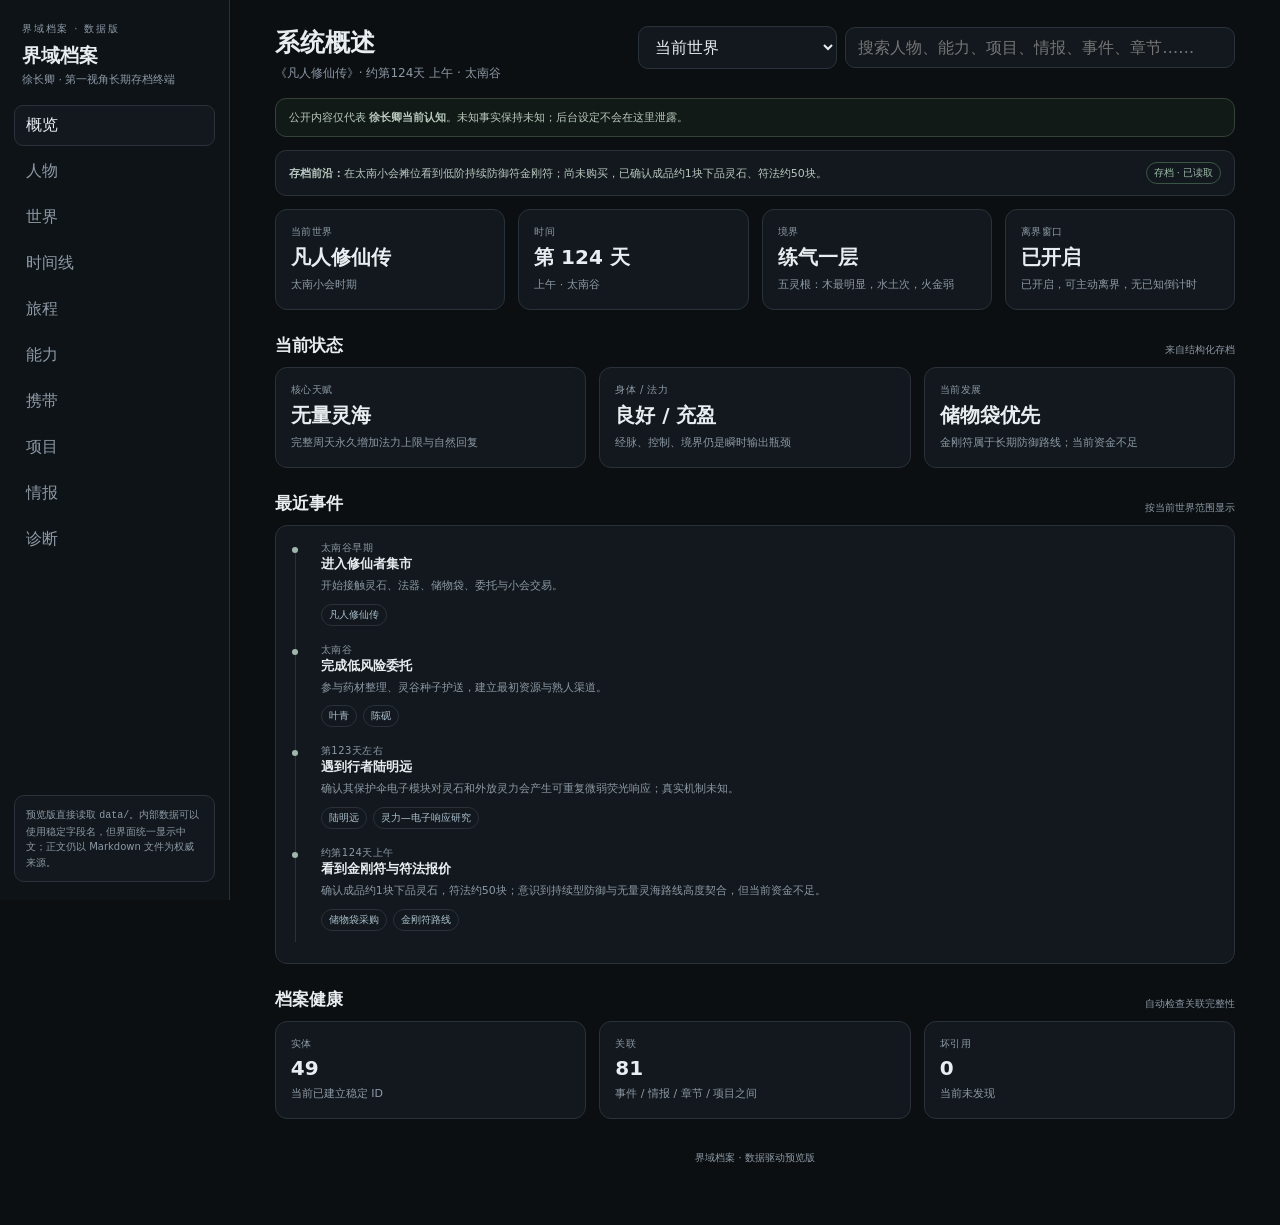
==== commit 860422f9: "Localize person fields and add journey scope backlinks diagnostics" ====
--- a/next.html
+++ b/next.html
@@ -1,168 +1,106 @@
 <!doctype html>
 <html lang="zh-CN">
 <head>
-<meta charset="utf-8">
-<meta name="viewport" content="width=device-width,initial-scale=1">
+<meta charset="utf-8"><meta name="viewport" content="width=device-width,initial-scale=1">
 <title>界域档案 · 数据驱动预览</title>
 <style>
 :root{--bg:#0b0f12;--side:#0e1317;--panel:#12181d;--panel2:#161d23;--line:#29323a;--text:#e8edf1;--muted:#8d99a5;--soft:#b7c4cc;--accent:#9fb7aa;--good:#9bbba7;--warn:#cbb98b;--bad:#d09a9a}
-*{box-sizing:border-box}html,body{margin:0;background:var(--bg);color:var(--text);font-family:Inter,ui-sans-serif,system-ui,-apple-system,"Segoe UI","PingFang SC","Microsoft YaHei",sans-serif}button,input{font:inherit}.app{min-height:100vh;display:grid;grid-template-columns:230px minmax(0,1fr)}.side{height:100vh;position:sticky;top:0;border-right:1px solid var(--line);background:var(--side);padding:22px 14px}.brand{padding:0 8px 18px}.eyebrow{font-size:10px;letter-spacing:.22em;color:var(--muted)}.brand h1{font-size:19px;margin:7px 0 3px}.brand p{font-size:11px;color:var(--muted);margin:0}.nav{display:grid;gap:5px}.nav button{background:transparent;color:var(--muted);border:1px solid transparent;border-radius:9px;text-align:left;padding:9px 11px;cursor:pointer}.nav button:hover,.nav button.active{background:var(--panel);color:var(--text);border-color:var(--line)}.side-note{position:absolute;left:14px;right:14px;bottom:18px;padding:11px;border:1px solid var(--line);border-radius:10px;color:var(--muted);font-size:10px;line-height:1.55;background:var(--panel)}main{width:100%;max-width:1480px;justify-self:center;padding:26px clamp(18px,3.5vw,46px) 60px}.top{display:flex;align-items:flex-start;justify-content:space-between;gap:16px;margin-bottom:16px}.top h2{margin:0;font-size:25px}.top p{margin:6px 0 0;color:var(--muted);font-size:12px}.search{width:min(390px,45vw);padding:10px 12px;border:1px solid var(--line);border-radius:10px;background:var(--panel);color:var(--text);outline:none}.notice,.sync{border:1px solid #354238;background:#111a16;border-radius:11px;padding:11px 13px;color:#b9c9bf;font-size:11px;margin-bottom:13px}.sync{background:var(--panel);border-color:var(--line);display:flex;justify-content:space-between;gap:12px;align-items:center}.badge{display:inline-flex;padding:3px 7px;border:1px solid var(--line);border-radius:999px;font-size:10px;color:var(--muted)}.badge.good{border-color:#3b5544;color:var(--good)}.badge.warn{border-color:#574e33;color:var(--warn)}.badge.bad{border-color:#684646;color:var(--bad)}.section{display:none}.section.active{display:block}.grid{display:grid;gap:13px}.c4{grid-template-columns:repeat(4,minmax(0,1fr))}.c3{grid-template-columns:repeat(3,minmax(0,1fr))}.c2{grid-template-columns:repeat(2,minmax(0,1fr))}.card{border:1px solid var(--line);border-radius:12px;background:var(--panel);padding:15px;min-width:0}.label{font-size:10px;color:var(--muted);letter-spacing:.05em}.big{font-size:20px;font-weight:680;margin:5px 0}.small{font-size:11px;line-height:1.65}.muted{color:var(--muted)}.head{display:flex;align-items:end;justify-content:space-between;gap:12px;margin:24px 0 10px}.head h3{margin:0;font-size:17px}.head p{margin:0;font-size:10px;color:var(--muted)}.chips{display:flex;gap:6px;flex-wrap:wrap;margin-top:9px}.chip,.rel{font-size:10px;color:var(--muted);border:1px solid var(--line);border-radius:999px;padding:3px 7px;background:transparent}.rel{cursor:pointer}.rel:hover{color:var(--text);border-color:#53616d;background:var(--panel2)}.rel.broken{color:var(--bad);border-color:#684646}.name{font-size:15px;font-weight:650}.row{display:flex;justify-content:space-between;gap:10px;align-items:flex-start}.details{color:var(--muted);font-size:11px;line-height:1.65;margin-top:8px}.subhead{font-size:10px;color:var(--soft);margin-top:12px}.timeline{position:relative;padding-left:18px}.timeline:before{content:"";position:absolute;left:4px;top:6px;bottom:6px;width:1px;background:var(--line)}.event{position:relative;padding:0 0 17px 12px}.event:before{content:"";position:absolute;width:6px;height:6px;border-radius:50%;background:var(--accent);left:-17px;top:6px}.event h4{font-size:13px;margin:0 0 4px}.event p{font-size:11px;line-height:1.6;color:var(--muted);margin:0}.empty{padding:30px;text-align:center;color:var(--muted);border:1px dashed var(--line);border-radius:12px}.error{border-color:#684646!important;background:#1c1212!important;color:#d7aaaa!important}.diag-line{display:flex;gap:9px;align-items:flex-start;padding:7px 0;border-bottom:1px solid var(--line);font-size:11px;line-height:1.5}.diag-line:last-child{border-bottom:0}.diag-key{min-width:64px;color:var(--muted)}.flash{animation:flash 1.4s ease}@keyframes flash{0%,100%{box-shadow:none}25%{box-shadow:0 0 0 2px rgba(159,183,170,.38)}}.footer{margin-top:32px;text-align:center;color:var(--muted);font-size:10px}
-@media(max-width:900px){.app{grid-template-columns:1fr}.side{height:auto;position:static;border-right:0;border-bottom:1px solid var(--line)}.nav{display:flex;overflow-x:auto}.nav button{white-space:nowrap}.side-note{position:static;margin-top:10px}.top{flex-direction:column}.search{width:100%}.c4,.c3{grid-template-columns:repeat(2,minmax(0,1fr))}main{max-width:none;padding:18px 14px 60px}}
-@media(max-width:560px){.c4,.c3,.c2{grid-template-columns:1fr}}
+*{box-sizing:border-box}html,body{margin:0;background:var(--bg);color:var(--text);font-family:Inter,ui-sans-serif,system-ui,-apple-system,"Segoe UI","PingFang SC","Microsoft YaHei",sans-serif}button,input,select{font:inherit}.app{min-height:100vh;display:grid;grid-template-columns:230px minmax(0,1fr)}.side{height:100vh;position:sticky;top:0;border-right:1px solid var(--line);background:var(--side);padding:22px 14px}.brand{padding:0 8px 18px}.eyebrow{font-size:10px;letter-spacing:.18em;color:var(--muted)}.brand h1{font-size:19px;margin:7px 0 3px}.brand p{font-size:11px;color:var(--muted);margin:0}.nav{display:grid;gap:5px}.nav button{background:transparent;color:var(--muted);border:1px solid transparent;border-radius:9px;text-align:left;padding:9px 11px;cursor:pointer}.nav button:hover,.nav button.active{background:var(--panel);color:var(--text);border-color:var(--line)}.side-note{position:absolute;left:14px;right:14px;bottom:18px;padding:11px;border:1px solid var(--line);border-radius:10px;color:var(--muted);font-size:10px;line-height:1.55;background:var(--panel)}main{width:100%;max-width:1480px;justify-self:center;padding:26px clamp(18px,3.5vw,46px) 60px}.top{display:flex;align-items:flex-start;justify-content:space-between;gap:16px;margin-bottom:16px}.top h2{margin:0;font-size:25px}.top p{margin:6px 0 0;color:var(--muted);font-size:12px}.top-controls{display:flex;gap:8px;align-items:center}.search,.scope{padding:10px 12px;border:1px solid var(--line);border-radius:10px;background:var(--panel);color:var(--text);outline:none}.search{width:min(390px,40vw)}.scope{min-width:150px}.notice,.sync{border:1px solid #354238;background:#111a16;border-radius:11px;padding:11px 13px;color:#b9c9bf;font-size:11px;margin-bottom:13px}.sync{background:var(--panel);border-color:var(--line);display:flex;justify-content:space-between;gap:12px;align-items:center}.badge{display:inline-flex;padding:3px 7px;border:1px solid var(--line);border-radius:999px;font-size:10px;color:var(--muted)}.badge.good{border-color:#3b5544;color:var(--good)}.badge.warn{border-color:#574e33;color:var(--warn)}.badge.bad{border-color:#6a4141;color:var(--bad)}.section{display:none}.section.active{display:block}.grid{display:grid;gap:13px}.c4{grid-template-columns:repeat(4,minmax(0,1fr))}.c3{grid-template-columns:repeat(3,minmax(0,1fr))}.c2{grid-template-columns:repeat(2,minmax(0,1fr))}.card{border:1px solid var(--line);border-radius:12px;background:var(--panel);padding:15px;min-width:0}.card.highlight{outline:2px solid #5f7668;outline-offset:2px}.label{font-size:10px;color:var(--muted);letter-spacing:.05em}.big{font-size:20px;font-weight:680;margin:5px 0}.small{font-size:11px;line-height:1.65}.muted{color:var(--muted)}.head{display:flex;align-items:end;justify-content:space-between;gap:12px;margin:24px 0 10px}.head h3{margin:0;font-size:17px}.head p{margin:0;font-size:10px;color:var(--muted)}.chips{display:flex;gap:6px;flex-wrap:wrap;margin-top:9px}.chip,.linkchip{font-size:10px;color:var(--muted);border:1px solid var(--line);border-radius:999px;padding:3px 7px;background:transparent}.linkchip{cursor:pointer;color:#abc0cd}.linkchip:hover{color:var(--text);border-color:#4a5a66;background:#172029}.name{font-size:15px;font-weight:650}.row{display:flex;justify-content:space-between;gap:10px;align-items:flex-start}.details{color:var(--muted);font-size:11px;line-height:1.7;margin-top:8px}.info-grid{display:grid;grid-template-columns:108px 1fr;gap:5px 10px;margin-top:9px;font-size:11px;line-height:1.55}.info-grid .k{color:#9ab0bf;font-weight:600}.info-grid .v{color:var(--muted)}.timeline{position:relative;padding-left:18px}.timeline:before{content:"";position:absolute;left:4px;top:6px;bottom:6px;width:1px;background:var(--line)}.event{position:relative;padding:0 0 17px 12px}.event:before{content:"";position:absolute;width:6px;height:6px;border-radius:50%;background:var(--accent);left:-17px;top:6px}.event h4{font-size:13px;margin:0 0 4px}.event p{font-size:11px;line-height:1.6;color:var(--muted);margin:0}.diag-list{display:grid;gap:7px}.diag-item{font-size:11px;border:1px solid var(--line);border-radius:9px;padding:9px 10px;color:var(--muted)}.diag-item.good{border-color:#35483b;color:#a8c2b0}.diag-item.bad{border-color:#5c3e3e;color:#d0a3a3}.chapter{cursor:default}.chapter-no{font-size:10px;color:var(--muted);letter-spacing:.06em}.chapter-title{font-size:15px;font-weight:650;margin:5px 0}.empty{padding:30px;text-align:center;color:var(--muted);border:1px dashed var(--line);border-radius:12px}.error{border-color:#684646;background:#1c1212;color:#d7aaaa}.footer{margin-top:32px;text-align:center;color:var(--muted);font-size:10px}
+@media(max-width:1000px){.top{flex-direction:column}.top-controls{width:100%}.search{width:100%;flex:1}.scope{min-width:130px}}
+@media(max-width:900px){.app{grid-template-columns:1fr}.side{height:auto;position:static;border-right:0;border-bottom:1px solid var(--line)}.nav{display:flex;overflow-x:auto}.nav button{white-space:nowrap}.side-note{position:static;margin-top:10px}.c4,.c3{grid-template-columns:repeat(2,minmax(0,1fr))}main{max-width:none;padding:18px 14px 60px}}
+@media(max-width:560px){.c4,.c3,.c2{grid-template-columns:1fr}.top-controls{flex-direction:column}.search,.scope{width:100%}.info-grid{grid-template-columns:1fr}.info-grid .v{margin-bottom:4px}}
 </style>
 </head>
 <body>
 <div class="app">
 <aside class="side">
-  <div class="brand"><div class="eyebrow">DOMAIN ARCHIVE · NEXT</div><h1>界域档案</h1><p id="brandPlayer">第一视角长期存档终端</p></div>
+  <div class="brand"><div class="eyebrow">界域档案 · 数据版</div><h1>界域档案</h1><p id="brandPlayer">第一视角长期存档终端</p></div>
   <nav class="nav" id="nav">
-    <button class="active" data-tab="overview">概览</button>
-    <button data-tab="people">人物</button>
-    <button data-tab="world">世界</button>
-    <button data-tab="timeline">时间线</button>
-    <button data-tab="abilities">能力</button>
-    <button data-tab="inventory">携带</button>
-    <button data-tab="projects">项目</button>
-    <button data-tab="intel">情报</button>
+    <button class="active" data-tab="overview">概览</button><button data-tab="people">人物</button><button data-tab="world">世界</button><button data-tab="timeline">时间线</button><button data-tab="journey">旅程</button><button data-tab="abilities">能力</button><button data-tab="inventory">携带</button><button data-tab="projects">项目</button><button data-tab="intel">情报</button><button data-tab="diagnostics">诊断</button>
   </nav>
-  <div class="side-note">数据驱动预览版。所有页面从 <code>data/</code> 读取；单个可选字段缺失不会再导致整站崩溃。</div>
+  <div class="side-note">预览版直接读取 <code>data/</code>。内部数据可以使用稳定字段名，但界面统一显示中文；正文仍以 Markdown 文件为权威来源。</div>
 </aside>
 <main>
-  <div class="top"><div><h2 id="pageTitle">系统概述</h2><p id="pageSub">正在读取结构化档案……</p></div><input id="search" class="search" placeholder="搜索人物、能力、项目、情报、事件……"></div>
-  <div class="notice">公开内容仅代表 <b>徐长卿当前认知</b>。未知事实保持未知；后台设定不在此页展示。</div>
-  <div class="sync" id="syncBox"><span>正在读取存档状态……</span><span class="badge">loading</span></div>
+  <div class="top"><div><h2 id="pageTitle">系统概述</h2><p id="pageSub">正在读取结构化档案……</p></div><div class="top-controls"><select id="scope" class="scope" aria-label="世界范围"><option value="current">当前世界</option><option value="all">全部世界</option></select><input id="search" class="search" placeholder="搜索人物、能力、项目、情报、事件、章节……"></div></div>
+  <div class="notice">公开内容仅代表 <b>徐长卿当前认知</b>。未知事实保持未知；后台设定不会在这里泄露。</div>
+  <div class="sync" id="syncBox"><span>正在读取存档状态……</span><span class="badge">读取中</span></div>
 
-  <section id="overview" class="section active">
-    <div id="overviewCards" class="grid c4"></div>
-    <div class="head"><h3>当前状态</h3><p>player.json / meta.json</p></div><div id="currentState" class="grid c3"></div>
-    <div class="head"><h3>最近事件</h3><p>timeline.json</p></div><div class="card"><div id="recentEvents" class="timeline"></div></div>
-    <div class="head"><h3>档案诊断</h3><p>借鉴 broken-link / vault diagnostics</p></div><div id="diagnostics" class="card"></div>
-  </section>
+  <section id="overview" class="section active"><div id="overviewCards" class="grid c4"></div><div class="head"><h3>当前状态</h3><p>来自结构化存档</p></div><div id="currentState" class="grid c3"></div><div class="head"><h3>最近事件</h3><p>按当前世界范围显示</p></div><div class="card"><div id="recentEvents" class="timeline"></div></div><div class="head"><h3>档案健康</h3><p>自动检查关联完整性</p></div><div id="overviewDiagnostics" class="grid c3"></div></section>
   <section id="people" class="section"><div id="peopleGrid" class="grid c3"></div></section>
   <section id="world" class="section"><div id="worldGrid" class="grid c3"></div><div class="head"><h3>已知地点</h3></div><div id="locationsGrid" class="grid c3"></div><div class="head"><h3>已知规则与市场</h3></div><div id="worldDetails" class="grid c2"></div></section>
   <section id="timeline" class="section"><div class="card"><div id="timelineGrid" class="timeline"></div></div></section>
+  <section id="journey" class="section"><div id="journeyGrid" class="grid c2"></div></section>
   <section id="abilities" class="section"><div id="abilitiesGrid" class="grid c2"></div></section>
   <section id="inventory" class="section"><div id="currencyGrid" class="grid c3"></div><div class="head"><h3>物品</h3></div><div id="inventoryGrid" class="grid c2"></div></section>
   <section id="projects" class="section"><div id="projectsGrid" class="grid c2"></div></section>
   <section id="intel" class="section"><div id="intelGrid" class="grid c2"></div></section>
-  <div class="footer">界域档案 · next.html · 数据驱动架构预览</div>
+  <section id="diagnostics" class="section"><div class="head" style="margin-top:0"><h3>自动诊断</h3><p>重复 ID / 坏引用 / 结构问题</p></div><div id="diagnosticsSummary" class="grid c3"></div><div class="head"><h3>检查结果</h3></div><div id="diagnosticsList" class="diag-list"></div></section>
+  <div class="footer">界域档案 · 数据驱动预览版</div>
 </main>
 </div>
 <script>
 const $=s=>document.querySelector(s);
-const arr=v=>Array.isArray(v)?v:[];
-const obj=v=>v&&typeof v==='object'&&!Array.isArray(v)?v:{};
 const esc=s=>String(s??'').replace(/[&<>"']/g,m=>({'&':'&amp;','<':'&lt;','>':'&gt;','"':'&quot;',"'":'&#39;'}[m]));
-const paths=['data/meta.json','data/global/player.json','data/global/people.json','data/global/abilities.json','data/global/inventory.json','data/worlds/world-01.json','data/timeline.json','data/projects.json','data/intel.json'];
-let DATA={},REG=new Map(),BACK=new Map(),DIAG={errors:[],warnings:[],linkCount:0};
-
-async function load(){
-  try{
-    const vals=await Promise.all(paths.map(p=>fetch(p,{cache:'no-store'}).then(r=>{if(!r.ok)throw new Error(`${p}: HTTP ${r.status}`);return r.json()})));
-    [DATA.meta,DATA.player,DATA.people,DATA.abilities,DATA.inventory,DATA.world,DATA.timeline,DATA.projects,DATA.intel]=vals;
-    normalize();buildIndex();render();
-  }catch(e){
-    $('#syncBox').classList.add('error');
-    $('#syncBox').innerHTML=`<span>数据读取失败：${esc(e.message)}</span><span class="badge bad">error</span>`;
-  }
+const arr=x=>Array.isArray(x)?x:[];
+const paths=['data/meta.json','data/global/player.json','data/global/people.json','data/global/abilities.json','data/global/inventory.json','data/worlds/world-01.json','data/timeline.json','data/projects.json','data/intel.json','data/chapters.json'];
+const FIELD_LABELS={origin:'出身',worldCount:'世界经历',realm:'境界',spiritualRoots:'灵根',abilities:'能力 / 功法',combat:'当前战斗能力',arrival:'入界情况',worldIdentity:'本世界身份',realWorldExperience:'现实经历',previousWorlds:'已知前序世界',skills:'技能',items:'已知特殊物品',identity:'身份',lastKnownLocation:'最后已知地点',helpedWith:'曾提供帮助',knowledgeOfPlayer:'对徐长卿的了解',exitWindow:'离界窗口'};
+let DATA={},ENTITY=new Map(),BACKLINKS=new Map(),CURRENT_SCOPE='current',DIAG={duplicates:[],broken:[],entityCount:0,referenceCount:0};
+function fieldLabel(k){return FIELD_LABELS[k]||'补充信息'}
+function valueText(v){if(Array.isArray(v))return v.join('；');if(v&&typeof v==='object')return Object.values(v).map(valueText).join('；');return String(v??'未知')}
+function chips(xs=[]){return `<div class="chips">${arr(xs).map(x=>`<span class="chip">${esc(x)}</span>`).join('')}</div>`}
+function linkChips(ids=[]){const valid=arr(ids).filter(Boolean);if(!valid.length)return '';return `<div class="chips">${valid.map(id=>`<button class="linkchip" data-target="${esc(id)}">${esc(resolveName(id))}</button>`).join('')}</div>`}
+async function load(){try{const vals=await Promise.all(paths.map(p=>fetch(p,{cache:'no-store'}).then(r=>{if(!r.ok)throw new Error(`${p}: ${r.status}`);return r.json()})));[DATA.meta,DATA.player,DATA.people,DATA.abilities,DATA.inventory,DATA.world,DATA.timeline,DATA.projects,DATA.intel,DATA.chapters]=vals;buildIndex();buildScope();renderAll();}catch(e){$('#syncBox').classList.add('error');$('#syncBox').innerHTML=`<span>数据读取失败：${esc(e.message)}</span><span class="badge bad">错误</span>`;}}
+function register(id,name,type,tab,worldId,raw){if(!id)return;if(ENTITY.has(id))DIAG.duplicates.push(id);ENTITY.set(id,{id,name,type,tab,worldId,raw})}
+function addBack(ref,from){if(!ref)return;if(!BACKLINKS.has(ref))BACKLINKS.set(ref,[]);BACKLINKS.get(ref).push(from);DIAG.referenceCount++}
+function buildIndex(){ENTITY=new Map();BACKLINKS=new Map();DIAG={duplicates:[],broken:[],entityCount:0,referenceCount:0};
+ register(DATA.player.id,DATA.player.name,'角色','people',DATA.player.currentWorldId,DATA.player);
+ register(DATA.world.id,DATA.world.name,'世界','world',DATA.world.id,DATA.world);
+ arr(DATA.people.people).forEach(x=>register(x.id,x.name,'人物','people',x.currentWorldId||x.firstWorldId,x));
+ arr(DATA.abilities.abilities).forEach(x=>register(x.id,x.name,'能力','abilities',x.sourceWorldId,x));
+ arr(DATA.projects.projects).forEach(x=>register(x.id,x.name,'项目','projects',x.worldId,x));
+ arr(DATA.intel.intel).forEach(x=>register(x.id,x.title,'情报','intel',x.scope==='cross-world'?null:x.scope,x));
+ arr(DATA.timeline.events).forEach(x=>register(x.id,x.title,'事件','timeline',x.worldId,x));
+ arr(DATA.chapters.chapters).forEach(x=>register(x.id,`第${x.number}章 · ${x.title}`,'章节','journey',x.worldId,x));
+ arr(DATA.inventory.items).forEach(x=>register(x.id,x.name,'物品','inventory',x.sourceWorldId,x));
+ arr(DATA.inventory.currencies).forEach(x=>register(x.id,x.name,'货币','inventory',x.worldId,x));
+ const refs=[];
+ arr(DATA.timeline.events).forEach(x=>arr(x.links).forEach(r=>refs.push([r,x.id])));
+ arr(DATA.intel.intel).forEach(x=>arr(x.relatedIds).forEach(r=>refs.push([r,x.id])));
+ arr(DATA.chapters.chapters).forEach(x=>arr(x.relatedIds).forEach(r=>refs.push([r,x.id])));
+ arr(DATA.projects.projects).forEach(x=>arr(x.participants).forEach(r=>refs.push([r,x.id])));
+ if(DATA.player.coreTalentId)refs.push([DATA.player.coreTalentId,DATA.player.id]);
+ refs.forEach(([r,from])=>{addBack(r,from);if(!ENTITY.has(r))DIAG.broken.push({ref:r,from})});
+ DIAG.entityCount=ENTITY.size;
 }
-function normalize(){
-  DATA.meta=obj(DATA.meta); DATA.player=obj(DATA.player); DATA.people=obj(DATA.people); DATA.abilities=obj(DATA.abilities); DATA.inventory=obj(DATA.inventory); DATA.world=obj(DATA.world); DATA.timeline=obj(DATA.timeline); DATA.projects=obj(DATA.projects); DATA.intel=obj(DATA.intel);
-  DATA.people.people=arr(DATA.people.people); DATA.abilities.abilities=arr(DATA.abilities.abilities); DATA.inventory.currencies=arr(DATA.inventory.currencies); DATA.inventory.items=arr(DATA.inventory.items); DATA.world.knownLocations=arr(DATA.world.knownLocations); DATA.world.knownRules=arr(DATA.world.knownRules); DATA.world.economy=obj(DATA.world.economy); DATA.world.economy.knownPrices=arr(DATA.world.economy.knownPrices); DATA.timeline.events=arr(DATA.timeline.events); DATA.projects.projects=arr(DATA.projects.projects); DATA.intel.intel=arr(DATA.intel.intel);
-}
-function addEntity(id,label,kind,tab){if(!id)return;if(REG.has(id)){DIAG.errors.push(`重复ID：${id}`);return}REG.set(id,{id,label:label||id,kind,tab});BACK.set(id,[])}
-function addBack(target,fromId,fromLabel,kind){DIAG.linkCount++;if(!REG.has(target)){DIAG.errors.push(`坏引用：${fromLabel} → ${target}`);return}BACK.get(target).push({fromId,fromLabel,kind})}
-function buildIndex(){
-  REG=new Map();BACK=new Map();DIAG={errors:[],warnings:[],linkCount:0};
-  addEntity(DATA.player.id,DATA.player.name,'主角','overview');
-  addEntity(DATA.world.id,DATA.world.name,'世界','world');
-  DATA.world.knownLocations.forEach(x=>addEntity(x.id,x.name,'地点','world'));
-  DATA.people.people.forEach(x=>addEntity(x.id,x.name,'人物','people'));
-  DATA.abilities.abilities.forEach(x=>addEntity(x.id,x.name,'能力','abilities'));
-  DATA.inventory.items.forEach(x=>addEntity(x.id,x.name,'物品','inventory'));
-  DATA.inventory.currencies.forEach(x=>addEntity(x.id,x.name,'货币','inventory'));
-  DATA.projects.projects.forEach(x=>addEntity(x.id,x.name,'项目','projects'));
-  DATA.intel.intel.forEach(x=>addEntity(x.id,x.title,'情报','intel'));
-  DATA.timeline.events.forEach(x=>addEntity(x.id,x.title,'事件','timeline'));
-
-  DATA.timeline.events.forEach(e=>arr(e.links).forEach(id=>addBack(id,e.id,e.title,'事件')));
-  DATA.projects.projects.forEach(p=>arr(p.participants).forEach(id=>addBack(id,p.id,p.name,'项目')));
-  DATA.intel.intel.forEach(i=>arr(i.relatedIds).forEach(id=>addBack(id,i.id,i.title,'情报')));
-  DATA.people.people.forEach(p=>{if(p.firstWorldId)addBack(p.firstWorldId,p.id,p.name,'人物')});
-  DATA.abilities.abilities.forEach(a=>{if(a.sourceWorldId)addBack(a.sourceWorldId,a.id,a.name,'能力')});
-  DATA.inventory.items.forEach(i=>{if(i.sourceWorldId)addBack(i.sourceWorldId,i.id,i.name,'物品')});
-
-  if(DATA.meta.currentWorldId&&!REG.has(DATA.meta.currentWorldId))DIAG.errors.push(`meta.currentWorldId 不存在：${DATA.meta.currentWorldId}`);
-  if(DATA.player.currentWorldId&&!REG.has(DATA.player.currentWorldId))DIAG.errors.push(`player.currentWorldId 不存在：${DATA.player.currentWorldId}`);
-  if(DATA.player.coreTalentId&&!REG.has(DATA.player.coreTalentId))DIAG.errors.push(`核心天赋引用不存在：${DATA.player.coreTalentId}`);
-  DATA.projects.projects.forEach(p=>{if(!Array.isArray(p.unknown))DIAG.warnings.push(`项目「${p.name}」未填写 unknown；按“暂无明确未知项”处理。`)});
-}
-function chips(xs=[]){return `<div class="chips">${arr(xs).map(x=>`<span class="chip">${esc(x)}</span>`).join('')}</div>`}
-function relChip(id){const r=REG.get(id);return r?`<button class="rel" data-rel="${esc(id)}" title="${esc(r.kind)}">${esc(r.label)}</button>`:`<button class="rel broken" disabled>${esc(id)}</button>`}
-function relations(ids=[]){const list=arr(ids);return list.length?`<div class="chips">${list.map(relChip).join('')}</div>`:''}
-function backlinks(id){const xs=BACK.get(id)||[];if(!xs.length)return'';return `<div class="subhead">反向关联 · ${xs.length}</div><div class="chips">${xs.slice(0,8).map(x=>relChip(x.fromId)).join('')}${xs.length>8?`<span class="chip">+${xs.length-8}</span>`:''}</div>`}
-function entityWrap(id,inner,classes='card searchable'){return `<div id="entity-${esc(id)}" class="${classes}" data-search="${esc(inner.replace(/<[^>]+>/g,' '))}">${inner}</div>`}
-
-function render(){
-  const meta=DATA.meta,player=DATA.player,world=DATA.world,narr=obj(meta.currentNarrative),sync=obj(meta.sync),state=obj(player.currentState);
-  $('#brandPlayer').textContent=`${player.name||'徐长卿'} · 第一视角长期存档终端`;
-  $('#pageSub').textContent=`《${world.name||'未知世界'}》· 约第${narr.worldDay??'?'}天 ${narr.dayPart||''} · ${narr.location||world.currentLocation||'未知地点'}`;
-  $('#syncBox').innerHTML=`<span><b>存档前沿：</b>${esc(narr.frontier||'暂无')}</span><span class="badge good">${esc(sync.lastArchiveCommand||'存档')} · 已读取</span>`;
-  $('#overviewCards').innerHTML=[['当前世界',world.name,world.phase],['时间',`第 ${narr.worldDay??'?'} 天`,`${narr.dayPart||''} · ${narr.location||''}`],['境界',state.realm,state.spiritualRoots],['离界窗口',String(state.exitWindow||'未知').includes('开启')?'已开启':'未知',state.exitWindow]].map(x=>`<div class="card searchable" data-search="${esc(x.join(' '))}"><div class="label">${esc(x[0])}</div><div class="big">${esc(x[1])}</div><div class="small muted">${esc(x[2])}</div></div>`).join('');
-  $('#currentState').innerHTML=[['核心天赋','无量灵海','完整周天永久增加法力上限与自然回复'],['身体 / 法力',`${state.body||'未知'} / ${state.mana||'未知'}`,'经脉、控制、境界仍是瞬时输出瓶颈'],['当前重点','储物袋 + 金刚符路线','先稳健积累资源；持续防御属于长期能力方向']].map(x=>`<div class="card searchable" data-search="${esc(x.join(' '))}"><div class="label">${esc(x[0])}</div><div class="big">${esc(x[1])}</div><div class="small muted">${esc(x[2])}</div></div>`).join('');
-  renderPeople();renderWorld();renderTimeline();renderAbilities();renderInventory();renderProjects();renderIntel();renderDiagnostics();bindSearch();
-}
-function renderPeople(){
-  $('#peopleGrid').innerHTML=DATA.people.people.map(p=>{
-    const known=obj(p.known);const knownHtml=Object.entries(known).slice(0,5).map(([k,v])=>`<b>${esc(k)}</b>：${esc(Array.isArray(v)?v.join('；'):v)}`).join('<br>');
-    const inner=`<div class="row"><div><div class="name">${esc(p.name)}</div>${chips([p.gender,p.age,p.kind])}</div><span class="badge">${esc(p.status)}</span></div><div class="details">${esc(p.relationship||'')}</div><div class="details">${knownHtml}</div>${backlinks(p.id)}`;
-    return entityWrap(p.id,inner,'card person searchable')
-  }).join('')||'<div class="empty">暂无人物档案</div>';
-}
-function renderWorld(){
-  const w=DATA.world;
-  $('#worldGrid').innerHTML=[['世界编号',String(w.id||'world-01').toUpperCase(),w.status],['当前阶段',w.phase,`约第${w.currentDayApprox??'?'}天`],['当前身份',w.identity,w.currentLocation]].map(x=>`<div class="card searchable" data-search="${esc(x.join(' '))}"><div class="label">${esc(x[0])}</div><div class="big">${esc(x[1])}</div><div class="small muted">${esc(x[2])}</div></div>`).join('');
-  $('#locationsGrid').innerHTML=DATA.world.knownLocations.map(l=>entityWrap(l.id,`<div class="name">${esc(l.name)}</div>${chips([l.status])}<div class="details">${esc(l.note||'')}</div>${backlinks(l.id)}`)).join('')||'<div class="empty">暂无地点</div>';
-  $('#worldDetails').innerHTML=`<div class="card searchable" data-search="${esc(DATA.world.knownRules.join(' '))}"><div class="name">已知规则</div><div class="details">${DATA.world.knownRules.map(x=>`• ${esc(x)}`).join('<br>')||'暂无'}</div></div><div class="card searchable" data-search="${esc(DATA.world.economy.knownPrices.join(' '))}"><div class="name">已知价格</div><div class="details">${DATA.world.economy.knownPrices.map(x=>`• ${esc(x)}`).join('<br>')||'暂无'}</div></div>`;
-}
-function eventHtml(e){const inner=`<div class="label">${esc(e.day)}</div><h4>${esc(e.title)}</h4><p>${esc(e.summary)}</p>${relations(e.links)}${backlinks(e.id)}`;return `<div id="entity-${esc(e.id)}" class="event searchable" data-search="${esc(`${e.day} ${e.title} ${e.summary}`)}">${inner}</div>`}
-function renderTimeline(){const es=DATA.timeline.events;$('#timelineGrid').innerHTML=es.map(eventHtml).join('')||'<div class="empty">暂无事件</div>';$('#recentEvents').innerHTML=es.slice(-4).map(eventHtml).join('')||'<div class="empty">暂无最近事件</div>'}
-function renderAbilities(){
-  $('#abilitiesGrid').innerHTML=DATA.abilities.abilities.map(a=>{
-    const effects=arr(a.effects),limits=arr(a.limits);const inner=`<div class="row"><div class="name">${esc(a.name)}</div><span class="badge">${esc(a.type)}</span></div>${chips([a.mastery,a.source].filter(Boolean))}<div class="details"><b>效果</b><br>${effects.map(x=>`• ${esc(x)}`).join('<br>')||'暂无'}<br><br><b>限制</b><br>${limits.map(x=>`• ${esc(x)}`).join('<br>')||'暂无'}<br><br><b>跨界状态</b>：${esc(a.crossWorldStatus||'待验证')}</div>${backlinks(a.id)}`;return entityWrap(a.id,inner,'card ability searchable')
-  }).join('')||'<div class="empty">暂无能力</div>';
-}
-function renderInventory(){
-  $('#currencyGrid').innerHTML=DATA.inventory.currencies.map(c=>entityWrap(c.id,`<div class="label">${esc(c.scope)}</div><div class="big">${esc(c.amountApprox)} · ${esc(c.name)}</div><div class="small muted">${esc(c.note||'')}</div>${backlinks(c.id)}`)).join('')||'<div class="empty">暂无货币</div>';
-  $('#inventoryGrid').innerHTML=DATA.inventory.items.map(i=>{const inner=`<div class="row"><div class="name">${esc(i.name)}</div><span class="badge">约 ${esc(i.quantityApprox)}</span></div>${chips([i.category,i.location])}<div class="details">来源：${esc(i.source||'未知')}<br>跨界：${esc(i.crossWorldStatus||'待验证')}</div>${backlinks(i.id)}`;return entityWrap(i.id,inner)}).join('')||'<div class="empty">暂无物品</div>';
-}
-function renderProjects(){
-  $('#projectsGrid').innerHTML=DATA.projects.projects.map(p=>{
-    const confirmed=arr(p.confirmed),unknown=arr(p.unknown),needs=arr(p.needs);const search=[p.name,p.type,p.status,p.goal,...confirmed,...unknown,...needs].join(' ');
-    const inner=`<div class="row"><div class="name">${esc(p.name)}</div><span class="badge">${esc(p.status)}</span></div>${chips([p.type])}<div class="details"><b>目标</b>：${esc(p.goal||'暂无')}<br><br><b>已确认</b><br>${confirmed.map(x=>`• ${esc(x)}`).join('<br>')||'暂无'}<br><br><b>仍未知</b><br>${unknown.map(x=>`• ${esc(x)}`).join('<br>')||'暂无明确未知项'}<br><br><b>缺少条件</b><br>${needs.map(x=>`• ${esc(x)}`).join('<br>')||'暂无'}${p.risk?`<br><br><b>风险/限制</b>：${esc(p.risk)}`:''}</div><div class="subhead">参与者</div>${relations(p.participants)}${backlinks(p.id)}`;
-    return `<div id="entity-${esc(p.id)}" class="card project searchable" data-search="${esc(search)}">${inner}</div>`
-  }).join('')||'<div class="empty">暂无长期项目</div>';
-}
-function renderIntel(){
-  $('#intelGrid').innerHTML=DATA.intel.intel.map(i=>{
-    const evidence=arr(i.evidenceChain),unknown=arr(i.unknown);const evidenceHtml=evidence.map(e=>`${esc(e.order)}. <b>${esc(e.source)}</b>：${esc(e.result)} <span class="chip">${esc(e.confidence)}</span>`).join('<br><br>')||'暂无证据链';
-    const inner=`<div class="row"><div class="name">${esc(i.title)}</div><span class="badge">${esc(i.status)}</span></div><div class="details">${esc(i.claim||'')}</div><div class="subhead">证据链</div><div class="details">${evidenceHtml}</div><div class="subhead">仍未知</div><div class="details">${unknown.map(x=>`• ${esc(x)}`).join('<br>')||'暂无'}</div><div class="subhead">关联档案</div>${relations(i.relatedIds)}${backlinks(i.id)}`;
-    return entityWrap(i.id,inner,'card intel searchable')
-  }).join('')||'<div class="empty">暂无情报</div>';
-}
-function renderDiagnostics(){
-  const entityCount=REG.size,broken=DIAG.errors.length,warns=DIAG.warnings.length;
-  const head=`<div class="row"><div><div class="name">${broken?'发现需要处理的问题':'结构检查通过'}</div><div class="details">${entityCount} 个实体 · ${DIAG.linkCount} 条关联 · ${broken} 个错误 · ${warns} 个提醒</div></div><span class="badge ${broken?'bad':'good'}">${broken?'needs attention':'healthy'}</span></div>`;
-  const errs=DIAG.errors.map(x=>`<div class="diag-line"><span class="diag-key">错误</span><span>${esc(x)}</span></div>`).join('');
-  const ws=DIAG.warnings.slice(0,8).map(x=>`<div class="diag-line"><span class="diag-key">提醒</span><span>${esc(x)}</span></div>`).join('');
-  $('#diagnostics').innerHTML=head+(errs||ws?`<div style="margin-top:10px">${errs}${ws}</div>`:`<div class="details">当前未发现重复 ID 或无法解析的关联引用。</div>`);
-}
-const titles={overview:['系统概述','当前状态、最近事件与档案健康度'],people:['人物档案','人物资料 + 反向关联'],world:['世界档案','当前世界局部信息'],timeline:['时间线','事件与可跳转关联'],abilities:['能力与技艺','来源、限制、跨界兼容与关联事件'],inventory:['携带与资源','货币、物品、位置与来源'],projects:['长期项目','实验、资源目标、参与者与关联情报'],intel:['情报与证据链','确认事实、证据、未知项与关联档案']};
-function activateTab(tab){document.querySelectorAll('#nav button').forEach(x=>x.classList.toggle('active',x.dataset.tab===tab));document.querySelectorAll('.section').forEach(x=>x.classList.toggle('active',x.id===tab));$('#pageTitle').textContent=titles[tab]?.[0]||'界域档案';$('#pageSub').textContent=titles[tab]?.[1]||'';window.scrollTo({top:0,behavior:'smooth'})}
-$('#nav').addEventListener('click',e=>{const b=e.target.closest('button[data-tab]');if(b)activateTab(b.dataset.tab)});
-document.addEventListener('click',e=>{const b=e.target.closest('[data-rel]');if(!b)return;const id=b.dataset.rel,r=REG.get(id);if(!r)return;activateTab(r.tab);setTimeout(()=>{const el=document.getElementById(`entity-${id}`);if(el){el.scrollIntoView({behavior:'smooth',block:'center'});el.classList.remove('flash');void el.offsetWidth;el.classList.add('flash')}},120)});
-function bindSearch(){const input=$('#search');if(!input||input.dataset.bound)return;input.dataset.bound='1';input.addEventListener('input',e=>{const q=e.target.value.trim().toLowerCase();document.querySelectorAll('.searchable').forEach(el=>{el.style.opacity=!q||String(el.dataset.search||'').toLowerCase().includes(q)?'1':'.15'})})}
+function resolveName(id){return ENTITY.get(id)?.name||`未知引用：${id}`}
+function backlinks(id){return arr(BACKLINKS.get(id))}
+function buildScope(){const s=$('#scope');const current=DATA.meta.currentWorldId;const exists=[...s.options].some(o=>o.value===current);if(!exists){const o=document.createElement('option');o.value=current;o.textContent=`世界 01 · ${DATA.world.name}`;s.appendChild(o)}s.value='current'}
+function scopeWorld(){return CURRENT_SCOPE==='current'?DATA.meta.currentWorldId:CURRENT_SCOPE}
+function inScope(worldId){if(CURRENT_SCOPE==='all')return true;const w=scopeWorld();return !worldId||worldId===w}
+function renderAll(){const {meta,player,world}=DATA;$('#brandPlayer').textContent=`${player.name} · 第一视角长期存档终端`;$('#pageSub').textContent=`《${world.name}》· 约第${meta.currentNarrative.worldDay}天 ${meta.currentNarrative.dayPart} · ${meta.currentNarrative.location}`;$('#syncBox').innerHTML=`<span><b>存档前沿：</b>${esc(meta.currentNarrative.frontier)}</span><span class="badge good">存档 · 已读取</span>`;
+ renderOverview();renderPeople();renderWorld();renderTimeline();renderJourney();renderAbilities();renderInventory();renderProjects();renderIntel();renderDiagnostics();bindSearch();}
+function renderOverview(){const {meta,player,world}=DATA;$('#overviewCards').innerHTML=[['当前世界',world.name,world.phase],['时间',`第 ${meta.currentNarrative.worldDay} 天`,`${meta.currentNarrative.dayPart} · ${meta.currentNarrative.location}`],['境界',player.currentState.realm,player.currentState.spiritualRoots],['离界窗口','已开启',player.currentState.exitWindow]].map(x=>`<div class="card searchable" data-search="${esc(x.join(' '))}"><div class="label">${esc(x[0])}</div><div class="big">${esc(x[1])}</div><div class="small muted">${esc(x[2])}</div></div>`).join('');
+ $('#currentState').innerHTML=[['核心天赋','无量灵海','完整周天永久增加法力上限与自然回复'],['身体 / 法力',`${player.currentState.body} / ${player.currentState.mana}`,'经脉、控制、境界仍是瞬时输出瓶颈'],['当前发展','储物袋优先','金刚符属于长期防御路线；当前资金不足']].map(x=>`<div class="card searchable" data-search="${esc(x.join(' '))}"><div class="label">${x[0]}</div><div class="big">${x[1]}</div><div class="small muted">${x[2]}</div></div>`).join('');
+ const es=arr(DATA.timeline.events).filter(e=>inScope(e.worldId)).slice(-4);$('#recentEvents').innerHTML=es.length?es.map(eventHtml).join(''):'<div class="empty">当前范围暂无事件</div>';
+ $('#overviewDiagnostics').innerHTML=[['实体',DIAG.entityCount,'当前已建立稳定 ID'],['关联',DIAG.referenceCount,'事件 / 情报 / 章节 / 项目之间'],['坏引用',DIAG.broken.length,DIAG.broken.length?'需要修复':'当前未发现']].map((x,i)=>`<div class="card"><div class="label">${x[0]}</div><div class="big">${x[1]}</div><div class="small muted">${x[2]}</div></div>`).join('')}
+function renderKnown(known={}){const entries=Object.entries(known||{});if(!entries.length)return '<div class="details">暂无更多已知信息。</div>';return `<div class="info-grid">${entries.map(([k,v])=>`<div class="k">${esc(fieldLabel(k))}</div><div class="v">${esc(valueText(v))}</div>`).join('')}</div>`}
+function renderPeople(){const ps=arr(DATA.people.people).filter(p=>inScope(p.currentWorldId||p.firstWorldId));$('#peopleGrid').innerHTML=ps.length?ps.map(p=>{const backs=backlinks(p.id);return `<div class="card searchable" data-entity-id="${p.id}" data-search="${esc([p.name,p.status,p.kind,valueText(p.known),p.relationship].join(' '))}"><div class="row"><div><div class="name">${esc(p.name)}</div>${chips([p.gender,p.age,p.kind])}</div><span class="badge">${esc(p.status)}</span></div><div class="details">${esc(p.relationship)}</div>${renderKnown(p.known)}<div class="details"><b>信息来源：</b>${esc(arr(p.informationSource).join('；')||'未记录')}</div><div class="details"><b>反向关联：</b>${backs.length}</div>${linkChips(backs)}</div>`}).join(''):'<div class="empty">当前世界范围暂无人物。</div>'}
+function renderWorld(){const w=DATA.world;$('#worldGrid').innerHTML=[['世界编号','世界 01',w.status],['当前阶段',w.phase,`约第${w.currentDayApprox}天`],['当前身份',w.identity,w.currentLocation]].map(x=>`<div class="card searchable" data-entity-id="${w.id}" data-search="${esc(x.join(' '))}"><div class="label">${x[0]}</div><div class="big">${esc(x[1])}</div><div class="small muted">${esc(x[2])}</div></div>`).join('');$('#locationsGrid').innerHTML=arr(w.knownLocations).map(l=>`<div class="card searchable" data-search="${esc(`${l.name} ${l.status} ${l.note}`)}"><div class="name">${esc(l.name)}</div>${chips([l.status])}<div class="details">${esc(l.note)}</div></div>`).join('');$('#worldDetails').innerHTML=`<div class="card searchable" data-search="${esc(arr(w.knownRules).join(' '))}"><div class="name">已知规则</div><div class="details">${arr(w.knownRules).map(x=>`• ${esc(x)}`).join('<br>')}</div></div><div class="card searchable" data-search="${esc(arr(w.economy?.knownPrices).join(' '))}"><div class="name">已知价格</div><div class="details">${arr(w.economy?.knownPrices).map(x=>`• ${esc(x)}`).join('<br>')}</div></div>`}
+function eventHtml(e){return `<div class="event searchable" data-entity-id="${e.id}" data-search="${esc(`${e.day} ${e.title} ${e.summary}`)}"><div class="label">${esc(e.day)}</div><h4>${esc(e.title)}</h4><p>${esc(e.summary)}</p>${linkChips(e.links)}</div>`}
+function renderTimeline(){const es=arr(DATA.timeline.events).filter(e=>inScope(e.worldId));$('#timelineGrid').innerHTML=es.length?es.map(eventHtml).join(''):'<div class="empty">当前范围暂无时间线事件。</div>'}
+function renderJourney(){const cs=arr(DATA.chapters.chapters).filter(c=>inScope(c.worldId));$('#journeyGrid').innerHTML=cs.length?cs.map(c=>`<div class="card chapter searchable" data-entity-id="${c.id}" data-search="${esc([c.volume,c.title,c.range,c.summary].join(' '))}"><div class="row"><div><div class="chapter-no">${esc(c.volume)} · 第${c.number}章</div><div class="chapter-title">${esc(c.title)}</div></div><span class="badge">${esc(c.range)}</span></div><div class="details">${esc(c.summary)}</div><div class="details"><b>正文来源：</b>${esc(c.sourcePath)}</div>${linkChips(c.relatedIds)}</div>`).join(''):'<div class="empty">当前范围暂无归档章节。</div>'}
+function renderAbilities(){const as=arr(DATA.abilities.abilities).filter(a=>CURRENT_SCOPE==='all'||!a.sourceWorldId||inScope(a.sourceWorldId));$('#abilitiesGrid').innerHTML=as.map(a=>{const backs=backlinks(a.id);return `<div class="card searchable" data-entity-id="${a.id}" data-search="${esc([a.name,a.type,a.source,a.mastery,...arr(a.effects),...arr(a.limits)].join(' '))}"><div class="row"><div class="name">${esc(a.name)}</div><span class="badge">${esc(a.type)}</span></div>${chips([a.mastery,a.source])}<div class="details"><b>效果</b><br>${arr(a.effects).map(x=>`• ${esc(x)}`).join('<br>')}<br><br><b>限制</b><br>${arr(a.limits).map(x=>`• ${esc(x)}`).join('<br>')}<br><br><b>跨界状态</b>：${esc(a.crossWorldStatus||'待确认')}</div><div class="details"><b>反向关联：</b>${backs.length}</div>${linkChips(backs)}</div>`}).join('')}
+function renderInventory(){const d=DATA.inventory;const cs=arr(d.currencies).filter(c=>inScope(c.worldId));$('#currencyGrid').innerHTML=cs.map(c=>`<div class="card searchable" data-entity-id="${c.id}" data-search="${esc(c.name)}"><div class="label">${esc(c.scope)}</div><div class="big">${esc(c.amountApprox)} · ${esc(c.name)}</div><div class="small muted">${esc(c.note||'')}</div></div>`).join('');const items=arr(d.items).filter(i=>CURRENT_SCOPE==='all'||!i.sourceWorldId||inScope(i.sourceWorldId));$('#inventoryGrid').innerHTML=items.map(i=>`<div class="card searchable" data-entity-id="${i.id}" data-search="${esc([i.name,i.category,i.location,i.source,i.crossWorldStatus].join(' '))}"><div class="row"><div class="name">${esc(i.name)}</div><span class="badge">约 ${esc(i.quantityApprox)}</span></div>${chips([i.category,i.location])}<div class="details">来源：${esc(i.source)}<br>跨界：${esc(i.crossWorldStatus)}</div></div>`).join('')}
+function renderProjects(){const ps=arr(DATA.projects.projects).filter(p=>inScope(p.worldId));$('#projectsGrid').innerHTML=ps.length?ps.map(p=>{const unknown=arr(p.unknown),needs=arr(p.needs),backs=backlinks(p.id);return `<div class="card searchable" data-entity-id="${p.id}" data-search="${esc([p.name,p.type,p.status,p.goal,...arr(p.confirmed),...unknown,...needs].join(' '))}"><div class="row"><div class="name">${esc(p.name)}</div><span class="badge">${esc(p.status)}</span></div>${chips([p.type])}<div class="details"><b>目标</b>：${esc(p.goal)}<br><br><b>已确认</b><br>${arr(p.confirmed).length?arr(p.confirmed).map(x=>`• ${esc(x)}`).join('<br>'):'暂无'}<br><br><b>仍未知</b><br>${unknown.length?unknown.map(x=>`• ${esc(x)}`).join('<br>'):'暂无'}<br><br><b>缺少条件</b><br>${needs.length?needs.map(x=>`• ${esc(x)}`).join('<br>'):'暂无'}</div><div class="details"><b>相关记录：</b>${backs.length}</div>${linkChips([...arr(p.participants),...backs])}</div>`}).join(''):'<div class="empty">当前范围暂无长期项目。</div>'}
+function renderIntel(){const xs=arr(DATA.intel.intel).filter(i=>CURRENT_SCOPE==='all'||i.scope==='cross-world'||inScope(i.scope));$('#intelGrid').innerHTML=xs.map(i=>`<div class="card searchable" data-entity-id="${i.id}" data-search="${esc([i.title,i.status,i.claim,...arr(i.unknown),JSON.stringify(i.evidenceChain)].join(' '))}"><div class="row"><div class="name">${esc(i.title)}</div><span class="badge">${esc(i.status)}</span></div><div class="details">${esc(i.claim)}</div><div class="details"><b>证据链</b><br>${arr(i.evidenceChain).map(e=>`${esc(e.order)}. <b>${esc(e.source)}</b>：${esc(e.result)}　〔${esc(e.confidence)}〕`).join('<br><br>')}</div>${arr(i.unknown).length?`<div class="details"><b>仍未知</b><br>${arr(i.unknown).map(x=>`• ${esc(x)}`).join('<br>')}</div>`:''}${linkChips(i.relatedIds)}</div>`).join('')}
+function renderDiagnostics(){const issues=[];DIAG.duplicates.forEach(id=>issues.push({bad:true,text:`发现重复 ID：${id}`}));DIAG.broken.forEach(x=>issues.push({bad:true,text:`坏引用：${x.from} → ${x.ref}`}));if(!issues.length)issues.push({bad:false,text:'当前未发现重复 ID 或坏引用。'});$('#diagnosticsSummary').innerHTML=[['实体总数',DIAG.entityCount,'人物、能力、事件、章节、项目等'],['引用总数',DIAG.referenceCount,'当前可追踪的关联'],['问题数',issues.filter(x=>x.bad).length,issues.some(x=>x.bad)?'需要处理':'结构正常']].map(x=>`<div class="card"><div class="label">${x[0]}</div><div class="big">${x[1]}</div><div class="small muted">${x[2]}</div></div>`).join('');$('#diagnosticsList').innerHTML=issues.map(x=>`<div class="diag-item ${x.bad?'bad':'good'}">${esc(x.text)}</div>`).join('')}
+const titles={overview:['系统概述','当前状态、最近事件与档案健康'],people:['人物档案','人物资料已统一使用中文字段名'],world:['世界档案','当前世界的已知地点、规则与市场'],timeline:['时间线','事件与人物 / 能力 / 项目的关联'],journey:['旅程','正文只保存一份；这里展示章节索引与关联'],abilities:['能力与技艺','来源、限制与跨界兼容状态'],inventory:['携带与资源','货币、物品与位置'],projects:['长期项目','实验、资源目标与能力发展'],intel:['情报与证据链','确认事实、来源、推测与未知项'],diagnostics:['档案诊断','自动检查重复 ID 与关系链断裂']};
+function switchTab(tab){document.querySelectorAll('#nav button').forEach(x=>x.classList.toggle('active',x.dataset.tab===tab));document.querySelectorAll('.section').forEach(x=>x.classList.toggle('active',x.id===tab));$('#pageTitle').textContent=titles[tab][0];$('#pageSub').textContent=titles[tab][1];window.scrollTo({top:0,behavior:'smooth'})}
+$('#nav').addEventListener('click',e=>{const b=e.target.closest('button[data-tab]');if(b)switchTab(b.dataset.tab)});
+document.addEventListener('click',e=>{const b=e.target.closest('.linkchip[data-target]');if(!b)return;const id=b.dataset.target,ent=ENTITY.get(id);if(!ent)return;switchTab(ent.tab);setTimeout(()=>{const el=document.querySelector(`[data-entity-id="${CSS.escape(id)}"]`);if(el){el.classList.add('highlight');el.scrollIntoView({behavior:'smooth',block:'center'});setTimeout(()=>el.classList.remove('highlight'),1800)}},100)});
+$('#scope').addEventListener('change',e=>{CURRENT_SCOPE=e.target.value;renderOverview();renderPeople();renderTimeline();renderJourney();renderAbilities();renderInventory();renderProjects();renderIntel()});
+function bindSearch(){const input=$('#search');input.oninput=e=>{const q=e.target.value.trim().toLowerCase();document.querySelectorAll('.searchable').forEach(el=>{el.style.opacity=!q||String(el.dataset.search||'').toLowerCase().includes(q)?'1':'.14'})}}
 load();
 </script>
 </body>
-</html>+</html>
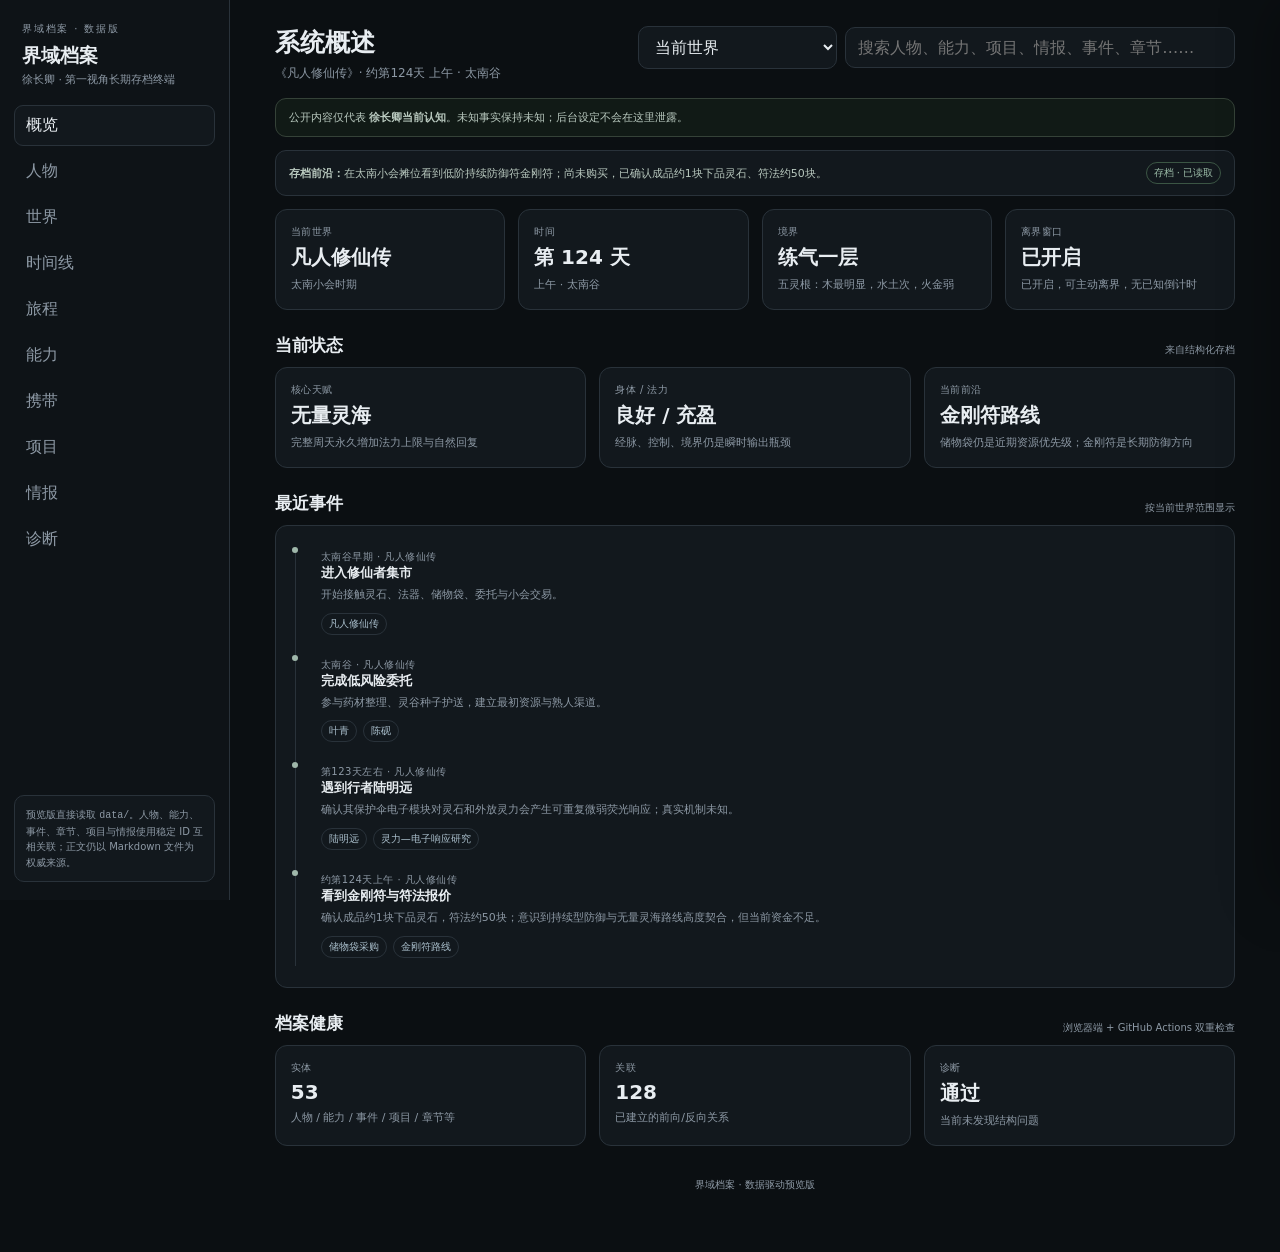
==== commit 9c4f5448: "Modularize next page and add entity detail drawer shell" ====
--- a/next.html
+++ b/next.html
@@ -1,106 +1,90 @@
 <!doctype html>
 <html lang="zh-CN">
 <head>
-<meta charset="utf-8"><meta name="viewport" content="width=device-width,initial-scale=1">
+<meta charset="utf-8">
+<meta name="viewport" content="width=device-width,initial-scale=1">
 <title>界域档案 · 数据驱动预览</title>
-<style>
-:root{--bg:#0b0f12;--side:#0e1317;--panel:#12181d;--panel2:#161d23;--line:#29323a;--text:#e8edf1;--muted:#8d99a5;--soft:#b7c4cc;--accent:#9fb7aa;--good:#9bbba7;--warn:#cbb98b;--bad:#d09a9a}
-*{box-sizing:border-box}html,body{margin:0;background:var(--bg);color:var(--text);font-family:Inter,ui-sans-serif,system-ui,-apple-system,"Segoe UI","PingFang SC","Microsoft YaHei",sans-serif}button,input,select{font:inherit}.app{min-height:100vh;display:grid;grid-template-columns:230px minmax(0,1fr)}.side{height:100vh;position:sticky;top:0;border-right:1px solid var(--line);background:var(--side);padding:22px 14px}.brand{padding:0 8px 18px}.eyebrow{font-size:10px;letter-spacing:.18em;color:var(--muted)}.brand h1{font-size:19px;margin:7px 0 3px}.brand p{font-size:11px;color:var(--muted);margin:0}.nav{display:grid;gap:5px}.nav button{background:transparent;color:var(--muted);border:1px solid transparent;border-radius:9px;text-align:left;padding:9px 11px;cursor:pointer}.nav button:hover,.nav button.active{background:var(--panel);color:var(--text);border-color:var(--line)}.side-note{position:absolute;left:14px;right:14px;bottom:18px;padding:11px;border:1px solid var(--line);border-radius:10px;color:var(--muted);font-size:10px;line-height:1.55;background:var(--panel)}main{width:100%;max-width:1480px;justify-self:center;padding:26px clamp(18px,3.5vw,46px) 60px}.top{display:flex;align-items:flex-start;justify-content:space-between;gap:16px;margin-bottom:16px}.top h2{margin:0;font-size:25px}.top p{margin:6px 0 0;color:var(--muted);font-size:12px}.top-controls{display:flex;gap:8px;align-items:center}.search,.scope{padding:10px 12px;border:1px solid var(--line);border-radius:10px;background:var(--panel);color:var(--text);outline:none}.search{width:min(390px,40vw)}.scope{min-width:150px}.notice,.sync{border:1px solid #354238;background:#111a16;border-radius:11px;padding:11px 13px;color:#b9c9bf;font-size:11px;margin-bottom:13px}.sync{background:var(--panel);border-color:var(--line);display:flex;justify-content:space-between;gap:12px;align-items:center}.badge{display:inline-flex;padding:3px 7px;border:1px solid var(--line);border-radius:999px;font-size:10px;color:var(--muted)}.badge.good{border-color:#3b5544;color:var(--good)}.badge.warn{border-color:#574e33;color:var(--warn)}.badge.bad{border-color:#6a4141;color:var(--bad)}.section{display:none}.section.active{display:block}.grid{display:grid;gap:13px}.c4{grid-template-columns:repeat(4,minmax(0,1fr))}.c3{grid-template-columns:repeat(3,minmax(0,1fr))}.c2{grid-template-columns:repeat(2,minmax(0,1fr))}.card{border:1px solid var(--line);border-radius:12px;background:var(--panel);padding:15px;min-width:0}.card.highlight{outline:2px solid #5f7668;outline-offset:2px}.label{font-size:10px;color:var(--muted);letter-spacing:.05em}.big{font-size:20px;font-weight:680;margin:5px 0}.small{font-size:11px;line-height:1.65}.muted{color:var(--muted)}.head{display:flex;align-items:end;justify-content:space-between;gap:12px;margin:24px 0 10px}.head h3{margin:0;font-size:17px}.head p{margin:0;font-size:10px;color:var(--muted)}.chips{display:flex;gap:6px;flex-wrap:wrap;margin-top:9px}.chip,.linkchip{font-size:10px;color:var(--muted);border:1px solid var(--line);border-radius:999px;padding:3px 7px;background:transparent}.linkchip{cursor:pointer;color:#abc0cd}.linkchip:hover{color:var(--text);border-color:#4a5a66;background:#172029}.name{font-size:15px;font-weight:650}.row{display:flex;justify-content:space-between;gap:10px;align-items:flex-start}.details{color:var(--muted);font-size:11px;line-height:1.7;margin-top:8px}.info-grid{display:grid;grid-template-columns:108px 1fr;gap:5px 10px;margin-top:9px;font-size:11px;line-height:1.55}.info-grid .k{color:#9ab0bf;font-weight:600}.info-grid .v{color:var(--muted)}.timeline{position:relative;padding-left:18px}.timeline:before{content:"";position:absolute;left:4px;top:6px;bottom:6px;width:1px;background:var(--line)}.event{position:relative;padding:0 0 17px 12px}.event:before{content:"";position:absolute;width:6px;height:6px;border-radius:50%;background:var(--accent);left:-17px;top:6px}.event h4{font-size:13px;margin:0 0 4px}.event p{font-size:11px;line-height:1.6;color:var(--muted);margin:0}.diag-list{display:grid;gap:7px}.diag-item{font-size:11px;border:1px solid var(--line);border-radius:9px;padding:9px 10px;color:var(--muted)}.diag-item.good{border-color:#35483b;color:#a8c2b0}.diag-item.bad{border-color:#5c3e3e;color:#d0a3a3}.chapter{cursor:default}.chapter-no{font-size:10px;color:var(--muted);letter-spacing:.06em}.chapter-title{font-size:15px;font-weight:650;margin:5px 0}.empty{padding:30px;text-align:center;color:var(--muted);border:1px dashed var(--line);border-radius:12px}.error{border-color:#684646;background:#1c1212;color:#d7aaaa}.footer{margin-top:32px;text-align:center;color:var(--muted);font-size:10px}
-@media(max-width:1000px){.top{flex-direction:column}.top-controls{width:100%}.search{width:100%;flex:1}.scope{min-width:130px}}
-@media(max-width:900px){.app{grid-template-columns:1fr}.side{height:auto;position:static;border-right:0;border-bottom:1px solid var(--line)}.nav{display:flex;overflow-x:auto}.nav button{white-space:nowrap}.side-note{position:static;margin-top:10px}.c4,.c3{grid-template-columns:repeat(2,minmax(0,1fr))}main{max-width:none;padding:18px 14px 60px}}
-@media(max-width:560px){.c4,.c3,.c2{grid-template-columns:1fr}.top-controls{flex-direction:column}.search,.scope{width:100%}.info-grid{grid-template-columns:1fr}.info-grid .v{margin-bottom:4px}}
-</style>
+<link rel="stylesheet" href="assets/next.css">
 </head>
 <body>
 <div class="app">
-<aside class="side">
-  <div class="brand"><div class="eyebrow">界域档案 · 数据版</div><h1>界域档案</h1><p id="brandPlayer">第一视角长期存档终端</p></div>
-  <nav class="nav" id="nav">
-    <button class="active" data-tab="overview">概览</button><button data-tab="people">人物</button><button data-tab="world">世界</button><button data-tab="timeline">时间线</button><button data-tab="journey">旅程</button><button data-tab="abilities">能力</button><button data-tab="inventory">携带</button><button data-tab="projects">项目</button><button data-tab="intel">情报</button><button data-tab="diagnostics">诊断</button>
-  </nav>
-  <div class="side-note">预览版直接读取 <code>data/</code>。内部数据可以使用稳定字段名，但界面统一显示中文；正文仍以 Markdown 文件为权威来源。</div>
+  <aside class="side">
+    <div class="brand">
+      <div class="eyebrow">界域档案 · 数据版</div>
+      <h1>界域档案</h1>
+      <p id="brandPlayer">第一视角长期存档终端</p>
+    </div>
+    <nav class="nav" id="nav">
+      <button class="active" data-tab="overview">概览</button>
+      <button data-tab="people">人物</button>
+      <button data-tab="world">世界</button>
+      <button data-tab="timeline">时间线</button>
+      <button data-tab="journey">旅程</button>
+      <button data-tab="abilities">能力</button>
+      <button data-tab="inventory">携带</button>
+      <button data-tab="projects">项目</button>
+      <button data-tab="intel">情报</button>
+      <button data-tab="diagnostics">诊断</button>
+    </nav>
+    <div class="side-note">预览版直接读取 <code>data/</code>。人物、能力、事件、章节、项目与情报使用稳定 ID 互相关联；正文仍以 Markdown 文件为权威来源。</div>
+  </aside>
+
+  <main>
+    <div class="top">
+      <div><h2 id="pageTitle">系统概述</h2><p id="pageSub">正在读取结构化档案……</p></div>
+      <div class="top-controls">
+        <select id="scope" class="scope" aria-label="世界范围"><option value="current">当前世界</option><option value="all">全部世界</option></select>
+        <input id="search" class="search" placeholder="搜索人物、能力、项目、情报、事件、章节……">
+      </div>
+    </div>
+
+    <div class="notice">公开内容仅代表 <b>徐长卿当前认知</b>。未知事实保持未知；后台设定不会在这里泄露。</div>
+    <div class="sync" id="syncBox"><span>正在读取存档状态……</span><span class="badge">读取中</span></div>
+
+    <section id="overview" class="section active">
+      <div id="overviewCards" class="grid c4"></div>
+      <div class="head"><h3>当前状态</h3><p>来自结构化存档</p></div>
+      <div id="currentState" class="grid c3"></div>
+      <div class="head"><h3>最近事件</h3><p>按当前世界范围显示</p></div>
+      <div class="card"><div id="recentEvents" class="timeline"></div></div>
+      <div class="head"><h3>档案健康</h3><p>浏览器端 + GitHub Actions 双重检查</p></div>
+      <div id="overviewDiagnostics" class="grid c3"></div>
+    </section>
+
+    <section id="people" class="section"><div id="peopleGrid" class="grid c3"></div></section>
+    <section id="world" class="section">
+      <div id="worldGrid" class="grid c3"></div>
+      <div class="head"><h3>已知地点</h3></div><div id="locationsGrid" class="grid c3"></div>
+      <div class="head"><h3>已知规则与市场</h3></div><div id="worldDetails" class="grid c2"></div>
+    </section>
+    <section id="timeline" class="section"><div class="card"><div id="timelineGrid" class="timeline"></div></div></section>
+    <section id="journey" class="section"><div id="journeyGrid" class="grid c2"></div></section>
+    <section id="abilities" class="section"><div id="abilitiesGrid" class="grid c2"></div></section>
+    <section id="inventory" class="section">
+      <div id="currencyGrid" class="grid c3"></div>
+      <div class="head"><h3>物品</h3></div><div id="inventoryGrid" class="grid c2"></div>
+    </section>
+    <section id="projects" class="section"><div id="projectsGrid" class="grid c2"></div></section>
+    <section id="intel" class="section"><div id="intelGrid" class="grid c2"></div></section>
+    <section id="diagnostics" class="section">
+      <div class="head" style="margin-top:0"><h3>自动诊断</h3><p>重复 ID / 坏引用 / 结构问题</p></div>
+      <div id="diagnosticsSummary" class="grid c3"></div>
+      <div class="head"><h3>检查结果</h3></div><div id="diagnosticsList" class="diag-list"></div>
+    </section>
+
+    <div class="footer">界域档案 · 数据驱动预览版</div>
+  </main>
+</div>
+
+<div id="drawerBackdrop" class="drawer-backdrop"></div>
+<aside id="drawer" class="drawer" aria-label="档案详情">
+  <div class="drawer-head">
+    <div><div id="drawerKicker" class="drawer-kicker">档案详情</div><div id="drawerTitle" class="drawer-title">—</div></div>
+    <button id="drawerClose" class="drawer-close" aria-label="关闭">×</button>
+  </div>
+  <div id="drawerBody" class="drawer-body"></div>
 </aside>
-<main>
-  <div class="top"><div><h2 id="pageTitle">系统概述</h2><p id="pageSub">正在读取结构化档案……</p></div><div class="top-controls"><select id="scope" class="scope" aria-label="世界范围"><option value="current">当前世界</option><option value="all">全部世界</option></select><input id="search" class="search" placeholder="搜索人物、能力、项目、情报、事件、章节……"></div></div>
-  <div class="notice">公开内容仅代表 <b>徐长卿当前认知</b>。未知事实保持未知；后台设定不会在这里泄露。</div>
-  <div class="sync" id="syncBox"><span>正在读取存档状态……</span><span class="badge">读取中</span></div>
 
-  <section id="overview" class="section active"><div id="overviewCards" class="grid c4"></div><div class="head"><h3>当前状态</h3><p>来自结构化存档</p></div><div id="currentState" class="grid c3"></div><div class="head"><h3>最近事件</h3><p>按当前世界范围显示</p></div><div class="card"><div id="recentEvents" class="timeline"></div></div><div class="head"><h3>档案健康</h3><p>自动检查关联完整性</p></div><div id="overviewDiagnostics" class="grid c3"></div></section>
-  <section id="people" class="section"><div id="peopleGrid" class="grid c3"></div></section>
-  <section id="world" class="section"><div id="worldGrid" class="grid c3"></div><div class="head"><h3>已知地点</h3></div><div id="locationsGrid" class="grid c3"></div><div class="head"><h3>已知规则与市场</h3></div><div id="worldDetails" class="grid c2"></div></section>
-  <section id="timeline" class="section"><div class="card"><div id="timelineGrid" class="timeline"></div></div></section>
-  <section id="journey" class="section"><div id="journeyGrid" class="grid c2"></div></section>
-  <section id="abilities" class="section"><div id="abilitiesGrid" class="grid c2"></div></section>
-  <section id="inventory" class="section"><div id="currencyGrid" class="grid c3"></div><div class="head"><h3>物品</h3></div><div id="inventoryGrid" class="grid c2"></div></section>
-  <section id="projects" class="section"><div id="projectsGrid" class="grid c2"></div></section>
-  <section id="intel" class="section"><div id="intelGrid" class="grid c2"></div></section>
-  <section id="diagnostics" class="section"><div class="head" style="margin-top:0"><h3>自动诊断</h3><p>重复 ID / 坏引用 / 结构问题</p></div><div id="diagnosticsSummary" class="grid c3"></div><div class="head"><h3>检查结果</h3></div><div id="diagnosticsList" class="diag-list"></div></section>
-  <div class="footer">界域档案 · 数据驱动预览版</div>
-</main>
-</div>
-<script>
-const $=s=>document.querySelector(s);
-const esc=s=>String(s??'').replace(/[&<>"']/g,m=>({'&':'&amp;','<':'&lt;','>':'&gt;','"':'&quot;',"'":'&#39;'}[m]));
-const arr=x=>Array.isArray(x)?x:[];
-const paths=['data/meta.json','data/global/player.json','data/global/people.json','data/global/abilities.json','data/global/inventory.json','data/worlds/world-01.json','data/timeline.json','data/projects.json','data/intel.json','data/chapters.json'];
-const FIELD_LABELS={origin:'出身',worldCount:'世界经历',realm:'境界',spiritualRoots:'灵根',abilities:'能力 / 功法',combat:'当前战斗能力',arrival:'入界情况',worldIdentity:'本世界身份',realWorldExperience:'现实经历',previousWorlds:'已知前序世界',skills:'技能',items:'已知特殊物品',identity:'身份',lastKnownLocation:'最后已知地点',helpedWith:'曾提供帮助',knowledgeOfPlayer:'对徐长卿的了解',exitWindow:'离界窗口'};
-let DATA={},ENTITY=new Map(),BACKLINKS=new Map(),CURRENT_SCOPE='current',DIAG={duplicates:[],broken:[],entityCount:0,referenceCount:0};
-function fieldLabel(k){return FIELD_LABELS[k]||'补充信息'}
-function valueText(v){if(Array.isArray(v))return v.join('；');if(v&&typeof v==='object')return Object.values(v).map(valueText).join('；');return String(v??'未知')}
-function chips(xs=[]){return `<div class="chips">${arr(xs).map(x=>`<span class="chip">${esc(x)}</span>`).join('')}</div>`}
-function linkChips(ids=[]){const valid=arr(ids).filter(Boolean);if(!valid.length)return '';return `<div class="chips">${valid.map(id=>`<button class="linkchip" data-target="${esc(id)}">${esc(resolveName(id))}</button>`).join('')}</div>`}
-async function load(){try{const vals=await Promise.all(paths.map(p=>fetch(p,{cache:'no-store'}).then(r=>{if(!r.ok)throw new Error(`${p}: ${r.status}`);return r.json()})));[DATA.meta,DATA.player,DATA.people,DATA.abilities,DATA.inventory,DATA.world,DATA.timeline,DATA.projects,DATA.intel,DATA.chapters]=vals;buildIndex();buildScope();renderAll();}catch(e){$('#syncBox').classList.add('error');$('#syncBox').innerHTML=`<span>数据读取失败：${esc(e.message)}</span><span class="badge bad">错误</span>`;}}
-function register(id,name,type,tab,worldId,raw){if(!id)return;if(ENTITY.has(id))DIAG.duplicates.push(id);ENTITY.set(id,{id,name,type,tab,worldId,raw})}
-function addBack(ref,from){if(!ref)return;if(!BACKLINKS.has(ref))BACKLINKS.set(ref,[]);BACKLINKS.get(ref).push(from);DIAG.referenceCount++}
-function buildIndex(){ENTITY=new Map();BACKLINKS=new Map();DIAG={duplicates:[],broken:[],entityCount:0,referenceCount:0};
- register(DATA.player.id,DATA.player.name,'角色','people',DATA.player.currentWorldId,DATA.player);
- register(DATA.world.id,DATA.world.name,'世界','world',DATA.world.id,DATA.world);
- arr(DATA.people.people).forEach(x=>register(x.id,x.name,'人物','people',x.currentWorldId||x.firstWorldId,x));
- arr(DATA.abilities.abilities).forEach(x=>register(x.id,x.name,'能力','abilities',x.sourceWorldId,x));
- arr(DATA.projects.projects).forEach(x=>register(x.id,x.name,'项目','projects',x.worldId,x));
- arr(DATA.intel.intel).forEach(x=>register(x.id,x.title,'情报','intel',x.scope==='cross-world'?null:x.scope,x));
- arr(DATA.timeline.events).forEach(x=>register(x.id,x.title,'事件','timeline',x.worldId,x));
- arr(DATA.chapters.chapters).forEach(x=>register(x.id,`第${x.number}章 · ${x.title}`,'章节','journey',x.worldId,x));
- arr(DATA.inventory.items).forEach(x=>register(x.id,x.name,'物品','inventory',x.sourceWorldId,x));
- arr(DATA.inventory.currencies).forEach(x=>register(x.id,x.name,'货币','inventory',x.worldId,x));
- const refs=[];
- arr(DATA.timeline.events).forEach(x=>arr(x.links).forEach(r=>refs.push([r,x.id])));
- arr(DATA.intel.intel).forEach(x=>arr(x.relatedIds).forEach(r=>refs.push([r,x.id])));
- arr(DATA.chapters.chapters).forEach(x=>arr(x.relatedIds).forEach(r=>refs.push([r,x.id])));
- arr(DATA.projects.projects).forEach(x=>arr(x.participants).forEach(r=>refs.push([r,x.id])));
- if(DATA.player.coreTalentId)refs.push([DATA.player.coreTalentId,DATA.player.id]);
- refs.forEach(([r,from])=>{addBack(r,from);if(!ENTITY.has(r))DIAG.broken.push({ref:r,from})});
- DIAG.entityCount=ENTITY.size;
-}
-function resolveName(id){return ENTITY.get(id)?.name||`未知引用：${id}`}
-function backlinks(id){return arr(BACKLINKS.get(id))}
-function buildScope(){const s=$('#scope');const current=DATA.meta.currentWorldId;const exists=[...s.options].some(o=>o.value===current);if(!exists){const o=document.createElement('option');o.value=current;o.textContent=`世界 01 · ${DATA.world.name}`;s.appendChild(o)}s.value='current'}
-function scopeWorld(){return CURRENT_SCOPE==='current'?DATA.meta.currentWorldId:CURRENT_SCOPE}
-function inScope(worldId){if(CURRENT_SCOPE==='all')return true;const w=scopeWorld();return !worldId||worldId===w}
-function renderAll(){const {meta,player,world}=DATA;$('#brandPlayer').textContent=`${player.name} · 第一视角长期存档终端`;$('#pageSub').textContent=`《${world.name}》· 约第${meta.currentNarrative.worldDay}天 ${meta.currentNarrative.dayPart} · ${meta.currentNarrative.location}`;$('#syncBox').innerHTML=`<span><b>存档前沿：</b>${esc(meta.currentNarrative.frontier)}</span><span class="badge good">存档 · 已读取</span>`;
- renderOverview();renderPeople();renderWorld();renderTimeline();renderJourney();renderAbilities();renderInventory();renderProjects();renderIntel();renderDiagnostics();bindSearch();}
-function renderOverview(){const {meta,player,world}=DATA;$('#overviewCards').innerHTML=[['当前世界',world.name,world.phase],['时间',`第 ${meta.currentNarrative.worldDay} 天`,`${meta.currentNarrative.dayPart} · ${meta.currentNarrative.location}`],['境界',player.currentState.realm,player.currentState.spiritualRoots],['离界窗口','已开启',player.currentState.exitWindow]].map(x=>`<div class="card searchable" data-search="${esc(x.join(' '))}"><div class="label">${esc(x[0])}</div><div class="big">${esc(x[1])}</div><div class="small muted">${esc(x[2])}</div></div>`).join('');
- $('#currentState').innerHTML=[['核心天赋','无量灵海','完整周天永久增加法力上限与自然回复'],['身体 / 法力',`${player.currentState.body} / ${player.currentState.mana}`,'经脉、控制、境界仍是瞬时输出瓶颈'],['当前发展','储物袋优先','金刚符属于长期防御路线；当前资金不足']].map(x=>`<div class="card searchable" data-search="${esc(x.join(' '))}"><div class="label">${x[0]}</div><div class="big">${x[1]}</div><div class="small muted">${x[2]}</div></div>`).join('');
- const es=arr(DATA.timeline.events).filter(e=>inScope(e.worldId)).slice(-4);$('#recentEvents').innerHTML=es.length?es.map(eventHtml).join(''):'<div class="empty">当前范围暂无事件</div>';
- $('#overviewDiagnostics').innerHTML=[['实体',DIAG.entityCount,'当前已建立稳定 ID'],['关联',DIAG.referenceCount,'事件 / 情报 / 章节 / 项目之间'],['坏引用',DIAG.broken.length,DIAG.broken.length?'需要修复':'当前未发现']].map((x,i)=>`<div class="card"><div class="label">${x[0]}</div><div class="big">${x[1]}</div><div class="small muted">${x[2]}</div></div>`).join('')}
-function renderKnown(known={}){const entries=Object.entries(known||{});if(!entries.length)return '<div class="details">暂无更多已知信息。</div>';return `<div class="info-grid">${entries.map(([k,v])=>`<div class="k">${esc(fieldLabel(k))}</div><div class="v">${esc(valueText(v))}</div>`).join('')}</div>`}
-function renderPeople(){const ps=arr(DATA.people.people).filter(p=>inScope(p.currentWorldId||p.firstWorldId));$('#peopleGrid').innerHTML=ps.length?ps.map(p=>{const backs=backlinks(p.id);return `<div class="card searchable" data-entity-id="${p.id}" data-search="${esc([p.name,p.status,p.kind,valueText(p.known),p.relationship].join(' '))}"><div class="row"><div><div class="name">${esc(p.name)}</div>${chips([p.gender,p.age,p.kind])}</div><span class="badge">${esc(p.status)}</span></div><div class="details">${esc(p.relationship)}</div>${renderKnown(p.known)}<div class="details"><b>信息来源：</b>${esc(arr(p.informationSource).join('；')||'未记录')}</div><div class="details"><b>反向关联：</b>${backs.length}</div>${linkChips(backs)}</div>`}).join(''):'<div class="empty">当前世界范围暂无人物。</div>'}
-function renderWorld(){const w=DATA.world;$('#worldGrid').innerHTML=[['世界编号','世界 01',w.status],['当前阶段',w.phase,`约第${w.currentDayApprox}天`],['当前身份',w.identity,w.currentLocation]].map(x=>`<div class="card searchable" data-entity-id="${w.id}" data-search="${esc(x.join(' '))}"><div class="label">${x[0]}</div><div class="big">${esc(x[1])}</div><div class="small muted">${esc(x[2])}</div></div>`).join('');$('#locationsGrid').innerHTML=arr(w.knownLocations).map(l=>`<div class="card searchable" data-search="${esc(`${l.name} ${l.status} ${l.note}`)}"><div class="name">${esc(l.name)}</div>${chips([l.status])}<div class="details">${esc(l.note)}</div></div>`).join('');$('#worldDetails').innerHTML=`<div class="card searchable" data-search="${esc(arr(w.knownRules).join(' '))}"><div class="name">已知规则</div><div class="details">${arr(w.knownRules).map(x=>`• ${esc(x)}`).join('<br>')}</div></div><div class="card searchable" data-search="${esc(arr(w.economy?.knownPrices).join(' '))}"><div class="name">已知价格</div><div class="details">${arr(w.economy?.knownPrices).map(x=>`• ${esc(x)}`).join('<br>')}</div></div>`}
-function eventHtml(e){return `<div class="event searchable" data-entity-id="${e.id}" data-search="${esc(`${e.day} ${e.title} ${e.summary}`)}"><div class="label">${esc(e.day)}</div><h4>${esc(e.title)}</h4><p>${esc(e.summary)}</p>${linkChips(e.links)}</div>`}
-function renderTimeline(){const es=arr(DATA.timeline.events).filter(e=>inScope(e.worldId));$('#timelineGrid').innerHTML=es.length?es.map(eventHtml).join(''):'<div class="empty">当前范围暂无时间线事件。</div>'}
-function renderJourney(){const cs=arr(DATA.chapters.chapters).filter(c=>inScope(c.worldId));$('#journeyGrid').innerHTML=cs.length?cs.map(c=>`<div class="card chapter searchable" data-entity-id="${c.id}" data-search="${esc([c.volume,c.title,c.range,c.summary].join(' '))}"><div class="row"><div><div class="chapter-no">${esc(c.volume)} · 第${c.number}章</div><div class="chapter-title">${esc(c.title)}</div></div><span class="badge">${esc(c.range)}</span></div><div class="details">${esc(c.summary)}</div><div class="details"><b>正文来源：</b>${esc(c.sourcePath)}</div>${linkChips(c.relatedIds)}</div>`).join(''):'<div class="empty">当前范围暂无归档章节。</div>'}
-function renderAbilities(){const as=arr(DATA.abilities.abilities).filter(a=>CURRENT_SCOPE==='all'||!a.sourceWorldId||inScope(a.sourceWorldId));$('#abilitiesGrid').innerHTML=as.map(a=>{const backs=backlinks(a.id);return `<div class="card searchable" data-entity-id="${a.id}" data-search="${esc([a.name,a.type,a.source,a.mastery,...arr(a.effects),...arr(a.limits)].join(' '))}"><div class="row"><div class="name">${esc(a.name)}</div><span class="badge">${esc(a.type)}</span></div>${chips([a.mastery,a.source])}<div class="details"><b>效果</b><br>${arr(a.effects).map(x=>`• ${esc(x)}`).join('<br>')}<br><br><b>限制</b><br>${arr(a.limits).map(x=>`• ${esc(x)}`).join('<br>')}<br><br><b>跨界状态</b>：${esc(a.crossWorldStatus||'待确认')}</div><div class="details"><b>反向关联：</b>${backs.length}</div>${linkChips(backs)}</div>`}).join('')}
-function renderInventory(){const d=DATA.inventory;const cs=arr(d.currencies).filter(c=>inScope(c.worldId));$('#currencyGrid').innerHTML=cs.map(c=>`<div class="card searchable" data-entity-id="${c.id}" data-search="${esc(c.name)}"><div class="label">${esc(c.scope)}</div><div class="big">${esc(c.amountApprox)} · ${esc(c.name)}</div><div class="small muted">${esc(c.note||'')}</div></div>`).join('');const items=arr(d.items).filter(i=>CURRENT_SCOPE==='all'||!i.sourceWorldId||inScope(i.sourceWorldId));$('#inventoryGrid').innerHTML=items.map(i=>`<div class="card searchable" data-entity-id="${i.id}" data-search="${esc([i.name,i.category,i.location,i.source,i.crossWorldStatus].join(' '))}"><div class="row"><div class="name">${esc(i.name)}</div><span class="badge">约 ${esc(i.quantityApprox)}</span></div>${chips([i.category,i.location])}<div class="details">来源：${esc(i.source)}<br>跨界：${esc(i.crossWorldStatus)}</div></div>`).join('')}
-function renderProjects(){const ps=arr(DATA.projects.projects).filter(p=>inScope(p.worldId));$('#projectsGrid').innerHTML=ps.length?ps.map(p=>{const unknown=arr(p.unknown),needs=arr(p.needs),backs=backlinks(p.id);return `<div class="card searchable" data-entity-id="${p.id}" data-search="${esc([p.name,p.type,p.status,p.goal,...arr(p.confirmed),...unknown,...needs].join(' '))}"><div class="row"><div class="name">${esc(p.name)}</div><span class="badge">${esc(p.status)}</span></div>${chips([p.type])}<div class="details"><b>目标</b>：${esc(p.goal)}<br><br><b>已确认</b><br>${arr(p.confirmed).length?arr(p.confirmed).map(x=>`• ${esc(x)}`).join('<br>'):'暂无'}<br><br><b>仍未知</b><br>${unknown.length?unknown.map(x=>`• ${esc(x)}`).join('<br>'):'暂无'}<br><br><b>缺少条件</b><br>${needs.length?needs.map(x=>`• ${esc(x)}`).join('<br>'):'暂无'}</div><div class="details"><b>相关记录：</b>${backs.length}</div>${linkChips([...arr(p.participants),...backs])}</div>`}).join(''):'<div class="empty">当前范围暂无长期项目。</div>'}
-function renderIntel(){const xs=arr(DATA.intel.intel).filter(i=>CURRENT_SCOPE==='all'||i.scope==='cross-world'||inScope(i.scope));$('#intelGrid').innerHTML=xs.map(i=>`<div class="card searchable" data-entity-id="${i.id}" data-search="${esc([i.title,i.status,i.claim,...arr(i.unknown),JSON.stringify(i.evidenceChain)].join(' '))}"><div class="row"><div class="name">${esc(i.title)}</div><span class="badge">${esc(i.status)}</span></div><div class="details">${esc(i.claim)}</div><div class="details"><b>证据链</b><br>${arr(i.evidenceChain).map(e=>`${esc(e.order)}. <b>${esc(e.source)}</b>：${esc(e.result)}　〔${esc(e.confidence)}〕`).join('<br><br>')}</div>${arr(i.unknown).length?`<div class="details"><b>仍未知</b><br>${arr(i.unknown).map(x=>`• ${esc(x)}`).join('<br>')}</div>`:''}${linkChips(i.relatedIds)}</div>`).join('')}
-function renderDiagnostics(){const issues=[];DIAG.duplicates.forEach(id=>issues.push({bad:true,text:`发现重复 ID：${id}`}));DIAG.broken.forEach(x=>issues.push({bad:true,text:`坏引用：${x.from} → ${x.ref}`}));if(!issues.length)issues.push({bad:false,text:'当前未发现重复 ID 或坏引用。'});$('#diagnosticsSummary').innerHTML=[['实体总数',DIAG.entityCount,'人物、能力、事件、章节、项目等'],['引用总数',DIAG.referenceCount,'当前可追踪的关联'],['问题数',issues.filter(x=>x.bad).length,issues.some(x=>x.bad)?'需要处理':'结构正常']].map(x=>`<div class="card"><div class="label">${x[0]}</div><div class="big">${x[1]}</div><div class="small muted">${x[2]}</div></div>`).join('');$('#diagnosticsList').innerHTML=issues.map(x=>`<div class="diag-item ${x.bad?'bad':'good'}">${esc(x.text)}</div>`).join('')}
-const titles={overview:['系统概述','当前状态、最近事件与档案健康'],people:['人物档案','人物资料已统一使用中文字段名'],world:['世界档案','当前世界的已知地点、规则与市场'],timeline:['时间线','事件与人物 / 能力 / 项目的关联'],journey:['旅程','正文只保存一份；这里展示章节索引与关联'],abilities:['能力与技艺','来源、限制与跨界兼容状态'],inventory:['携带与资源','货币、物品与位置'],projects:['长期项目','实验、资源目标与能力发展'],intel:['情报与证据链','确认事实、来源、推测与未知项'],diagnostics:['档案诊断','自动检查重复 ID 与关系链断裂']};
-function switchTab(tab){document.querySelectorAll('#nav button').forEach(x=>x.classList.toggle('active',x.dataset.tab===tab));document.querySelectorAll('.section').forEach(x=>x.classList.toggle('active',x.id===tab));$('#pageTitle').textContent=titles[tab][0];$('#pageSub').textContent=titles[tab][1];window.scrollTo({top:0,behavior:'smooth'})}
-$('#nav').addEventListener('click',e=>{const b=e.target.closest('button[data-tab]');if(b)switchTab(b.dataset.tab)});
-document.addEventListener('click',e=>{const b=e.target.closest('.linkchip[data-target]');if(!b)return;const id=b.dataset.target,ent=ENTITY.get(id);if(!ent)return;switchTab(ent.tab);setTimeout(()=>{const el=document.querySelector(`[data-entity-id="${CSS.escape(id)}"]`);if(el){el.classList.add('highlight');el.scrollIntoView({behavior:'smooth',block:'center'});setTimeout(()=>el.classList.remove('highlight'),1800)}},100)});
-$('#scope').addEventListener('change',e=>{CURRENT_SCOPE=e.target.value;renderOverview();renderPeople();renderTimeline();renderJourney();renderAbilities();renderInventory();renderProjects();renderIntel()});
-function bindSearch(){const input=$('#search');input.oninput=e=>{const q=e.target.value.trim().toLowerCase();document.querySelectorAll('.searchable').forEach(el=>{el.style.opacity=!q||String(el.dataset.search||'').toLowerCase().includes(q)?'1':'.14'})}}
-load();
-</script>
+<script src="assets/next.js" defer></script>
 </body>
 </html>
--- a/assets/next.css
+++ b/assets/next.css
@@ -0,0 +1,15 @@
+:root{
+  --bg:#0b0f12;--side:#0e1317;--panel:#12181d;--panel2:#161d23;--line:#29323a;--text:#e8edf1;--muted:#8d99a5;--soft:#b7c4cc;
+  --accent:#9fb7aa;--good:#9bbba7;--warn:#cbb98b;--bad:#d09a9a;--drawer:520px;
+}
+*{box-sizing:border-box}html,body{margin:0;background:var(--bg);color:var(--text);font-family:Inter,ui-sans-serif,system-ui,-apple-system,"Segoe UI","PingFang SC","Microsoft YaHei",sans-serif}button,input,select{font:inherit}.app{min-height:100vh;display:grid;grid-template-columns:230px minmax(0,1fr)}
+.side{height:100vh;position:sticky;top:0;border-right:1px solid var(--line);background:var(--side);padding:22px 14px;z-index:2}.brand{padding:0 8px 18px}.eyebrow{font-size:10px;letter-spacing:.18em;color:var(--muted)}.brand h1{font-size:19px;margin:7px 0 3px}.brand p{font-size:11px;color:var(--muted);margin:0}.nav{display:grid;gap:5px}.nav button{background:transparent;color:var(--muted);border:1px solid transparent;border-radius:9px;text-align:left;padding:9px 11px;cursor:pointer}.nav button:hover,.nav button.active{background:var(--panel);color:var(--text);border-color:var(--line)}.side-note{position:absolute;left:14px;right:14px;bottom:18px;padding:11px;border:1px solid var(--line);border-radius:10px;color:var(--muted);font-size:10px;line-height:1.55;background:var(--panel)}
+main{width:100%;max-width:1480px;justify-self:center;padding:26px clamp(18px,3.5vw,46px) 60px}.top{display:flex;align-items:flex-start;justify-content:space-between;gap:16px;margin-bottom:16px}.top h2{margin:0;font-size:25px}.top p{margin:6px 0 0;color:var(--muted);font-size:12px}.top-controls{display:flex;gap:8px;align-items:center}.search,.scope{padding:10px 12px;border:1px solid var(--line);border-radius:10px;background:var(--panel);color:var(--text);outline:none}.search{width:min(390px,40vw)}.scope{min-width:160px}.notice,.sync{border:1px solid #354238;background:#111a16;border-radius:11px;padding:11px 13px;color:#b9c9bf;font-size:11px;margin-bottom:13px}.sync{background:var(--panel);border-color:var(--line);display:flex;justify-content:space-between;gap:12px;align-items:center}.badge{display:inline-flex;padding:3px 7px;border:1px solid var(--line);border-radius:999px;font-size:10px;color:var(--muted);white-space:nowrap}.badge.good{border-color:#3b5544;color:var(--good)}.badge.warn{border-color:#574e33;color:var(--warn)}.badge.bad{border-color:#6a4141;color:var(--bad)}
+.section{display:none}.section.active{display:block}.grid{display:grid;gap:13px}.c4{grid-template-columns:repeat(4,minmax(0,1fr))}.c3{grid-template-columns:repeat(3,minmax(0,1fr))}.c2{grid-template-columns:repeat(2,minmax(0,1fr))}.card{border:1px solid var(--line);border-radius:12px;background:var(--panel);padding:15px;min-width:0}.entity-card{cursor:pointer;transition:.16s ease}.entity-card:hover{border-color:#44535f;transform:translateY(-1px)}.card.highlight{outline:2px solid #5f7668;outline-offset:2px}.label{font-size:10px;color:var(--muted);letter-spacing:.05em}.big{font-size:20px;font-weight:680;margin:5px 0}.small{font-size:11px;line-height:1.65}.muted{color:var(--muted)}.head{display:flex;align-items:end;justify-content:space-between;gap:12px;margin:24px 0 10px}.head h3{margin:0;font-size:17px}.head p{margin:0;font-size:10px;color:var(--muted)}.chips{display:flex;gap:6px;flex-wrap:wrap;margin-top:9px}.chip,.linkchip{font-size:10px;color:var(--muted);border:1px solid var(--line);border-radius:999px;padding:3px 7px;background:transparent}.linkchip{cursor:pointer;color:#abc0cd}.linkchip:hover{color:var(--text);border-color:#4a5a66;background:#172029}.name{font-size:15px;font-weight:650}.row{display:flex;justify-content:space-between;gap:10px;align-items:flex-start}.details{color:var(--muted);font-size:11px;line-height:1.7;margin-top:8px}.info-grid{display:grid;grid-template-columns:108px 1fr;gap:5px 10px;margin-top:9px;font-size:11px;line-height:1.55}.info-grid .k{color:#9ab0bf;font-weight:600}.info-grid .v{color:var(--muted)}
+.timeline{position:relative;padding-left:18px}.timeline:before{content:"";position:absolute;left:4px;top:6px;bottom:6px;width:1px;background:var(--line)}.event{position:relative;padding:0 0 17px 12px}.event:before{content:"";position:absolute;width:6px;height:6px;border-radius:50%;background:var(--accent);left:-17px;top:6px}.event h4{font-size:13px;margin:0 0 4px}.event p{font-size:11px;line-height:1.6;color:var(--muted);margin:0}.event.entity-card{padding:9px 10px 14px 12px;border-radius:10px}.event.entity-card:hover{background:#141c21;transform:none}.diag-list{display:grid;gap:7px}.diag-item{font-size:11px;border:1px solid var(--line);border-radius:9px;padding:9px 10px;color:var(--muted)}.diag-item.good{border-color:#35483b;color:#a8c2b0}.diag-item.bad{border-color:#5c3e3e;color:#d0a3a3}.chapter-no{font-size:10px;color:var(--muted);letter-spacing:.06em}.chapter-title{font-size:15px;font-weight:650;margin:5px 0}.empty{padding:30px;text-align:center;color:var(--muted);border:1px dashed var(--line);border-radius:12px}.error{border-color:#684646;background:#1c1212;color:#d7aaaa}.footer{margin-top:32px;text-align:center;color:var(--muted);font-size:10px}
+.statline{display:flex;gap:8px;flex-wrap:wrap;margin-top:10px}.statpill{font-size:10px;color:var(--muted);background:#0f1418;border:1px solid var(--line);border-radius:8px;padding:5px 7px}
+.drawer-backdrop{position:fixed;inset:0;background:rgba(0,0,0,.42);opacity:0;pointer-events:none;transition:.18s ease;z-index:20}.drawer{position:fixed;right:0;top:0;height:100vh;width:min(var(--drawer),92vw);background:#0f1418;border-left:1px solid var(--line);transform:translateX(102%);transition:.2s ease;z-index:21;display:flex;flex-direction:column;box-shadow:-18px 0 50px rgba(0,0,0,.28)}body.drawer-open .drawer-backdrop{opacity:1;pointer-events:auto}body.drawer-open .drawer{transform:translateX(0)}.drawer-head{padding:20px 20px 14px;border-bottom:1px solid var(--line);display:flex;justify-content:space-between;gap:14px;align-items:flex-start}.drawer-kicker{font-size:10px;color:var(--muted);letter-spacing:.08em}.drawer-title{font-size:22px;font-weight:720;margin:5px 0 0}.drawer-close{width:34px;height:34px;border-radius:9px;border:1px solid var(--line);background:var(--panel);color:var(--muted);cursor:pointer}.drawer-close:hover{color:var(--text)}.drawer-body{padding:18px 20px 40px;overflow:auto}.drawer-section{margin-bottom:20px}.drawer-section h4{font-size:13px;margin:0 0 9px}.drawer-list{display:grid;gap:7px}.drawer-list div{font-size:11px;line-height:1.65;color:var(--muted)}.drawer-kv{display:grid;grid-template-columns:120px minmax(0,1fr);gap:7px 12px;font-size:11px;line-height:1.6}.drawer-kv .k{color:#9ab0bf;font-weight:650}.drawer-kv .v{color:var(--muted);min-width:0}.backlink-group{margin-top:12px}.backlink-title{font-size:10px;color:var(--muted);margin-bottom:6px}.source-link{display:inline-flex;color:#abc0cd;font-size:11px;text-decoration:none;border-bottom:1px dotted #52616c}.source-link:hover{color:var(--text)}.evidence-step{border-left:2px solid #34414a;padding-left:10px;margin-bottom:10px}.evidence-step b{color:#c4d0d7}.drawer-note{font-size:10px;color:var(--muted);padding:9px 10px;border:1px solid var(--line);border-radius:9px;background:#11171b}
+.breadcrumbs{display:flex;gap:6px;align-items:center;flex-wrap:wrap;margin-bottom:13px}.crumb{font-size:10px;color:#aab9c3;border:1px solid var(--line);border-radius:999px;padding:4px 7px;background:transparent;cursor:pointer}.crumb:hover{color:var(--text)}.crumb-sep{font-size:10px;color:#596670}
+@media(max-width:1000px){.top{flex-direction:column}.top-controls{width:100%}.search{width:100%;flex:1}.scope{min-width:140px}}
+@media(max-width:900px){.app{grid-template-columns:1fr}.side{height:auto;position:static;border-right:0;border-bottom:1px solid var(--line)}.nav{display:flex;overflow-x:auto}.nav button{white-space:nowrap}.side-note{position:static;margin-top:10px}.c4,.c3{grid-template-columns:repeat(2,minmax(0,1fr))}main{max-width:none;padding:18px 14px 60px}}
+@media(max-width:560px){.c4,.c3,.c2{grid-template-columns:1fr}.top-controls{flex-direction:column}.search,.scope{width:100%}.info-grid,.drawer-kv{grid-template-columns:1fr}.info-grid .v,.drawer-kv .v{margin-bottom:4px}.drawer{width:100vw}}
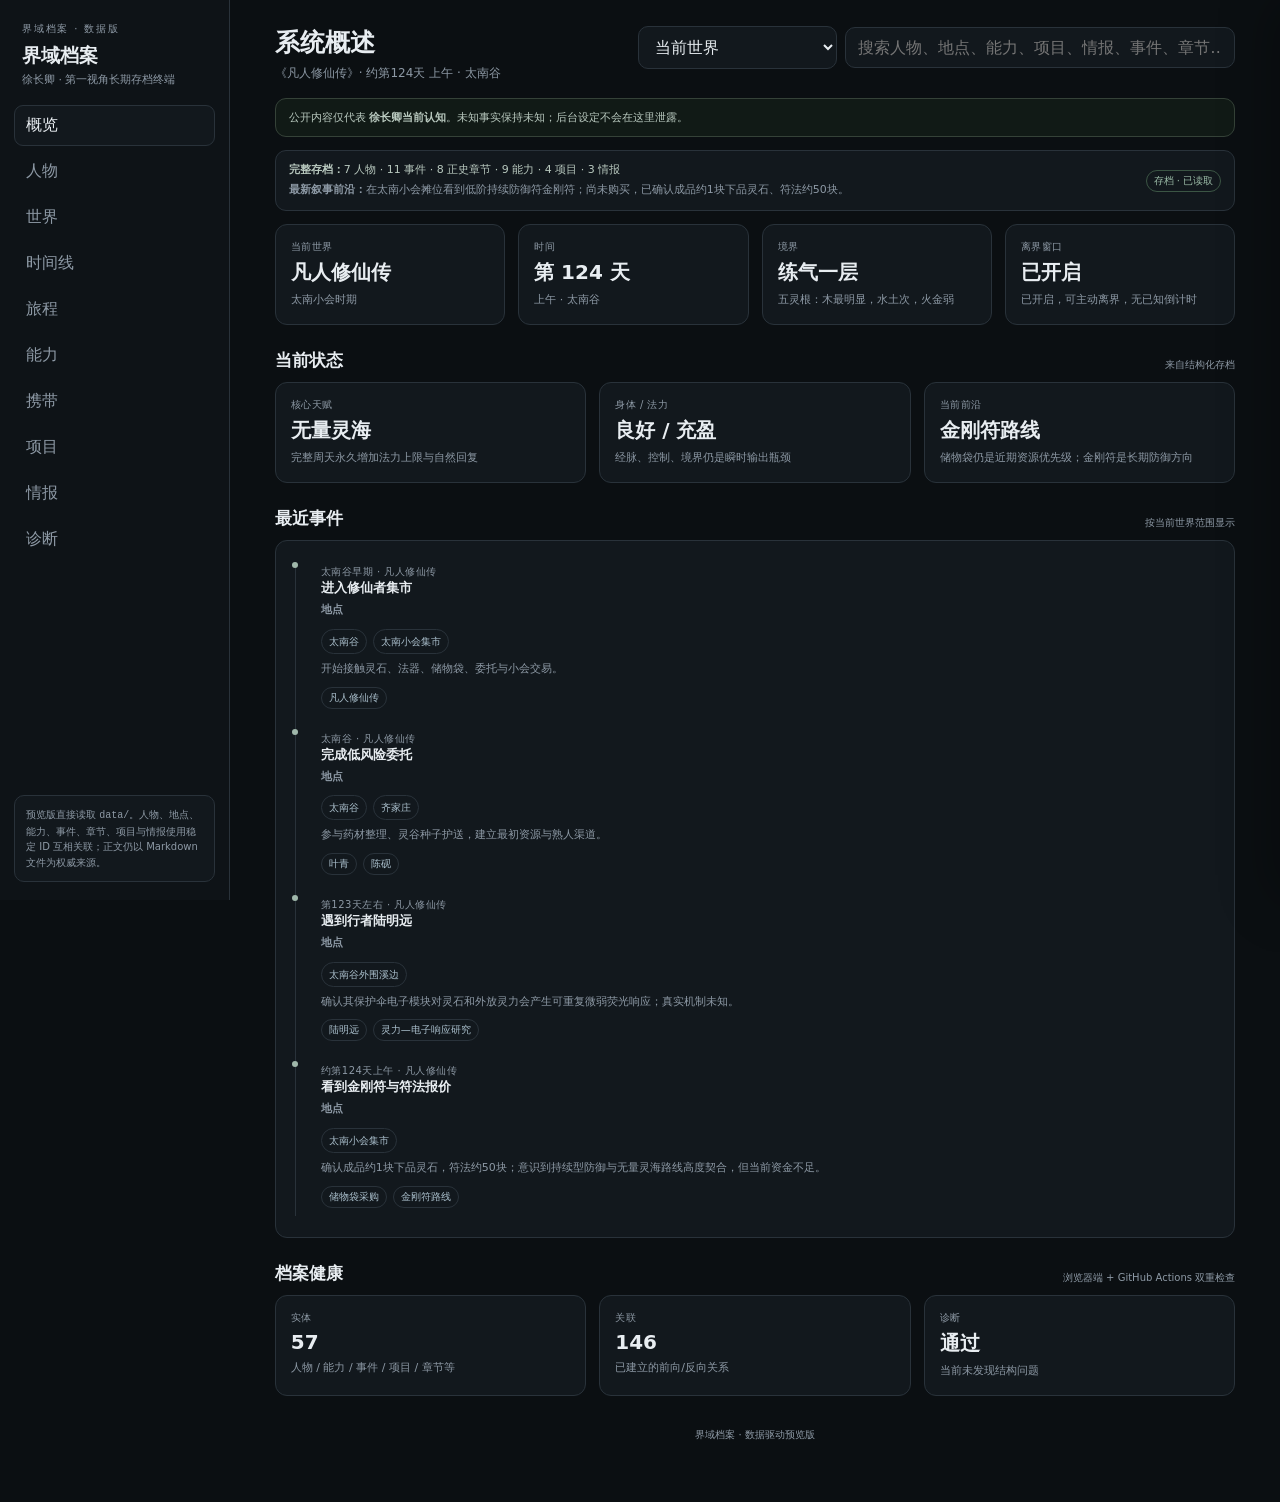
==== commit fcd23df9: "Load archive enhancement layer" ====
--- a/next.html
+++ b/next.html
@@ -26,7 +26,7 @@
       <button data-tab="intel">情报</button>
       <button data-tab="diagnostics">诊断</button>
     </nav>
-    <div class="side-note">预览版直接读取 <code>data/</code>。人物、能力、事件、章节、项目与情报使用稳定 ID 互相关联；正文仍以 Markdown 文件为权威来源。</div>
+    <div class="side-note">预览版直接读取 <code>data/</code>。人物、地点、能力、事件、章节、项目与情报使用稳定 ID 互相关联；正文仍以 Markdown 文件为权威来源。</div>
   </aside>
 
   <main>
@@ -34,7 +34,7 @@
       <div><h2 id="pageTitle">系统概述</h2><p id="pageSub">正在读取结构化档案……</p></div>
       <div class="top-controls">
         <select id="scope" class="scope" aria-label="世界范围"><option value="current">当前世界</option><option value="all">全部世界</option></select>
-        <input id="search" class="search" placeholder="搜索人物、能力、项目、情报、事件、章节……">
+        <input id="search" class="search" placeholder="搜索人物、地点、能力、项目、情报、事件、章节……">
       </div>
     </div>
 
@@ -86,5 +86,6 @@
 </aside>
 
 <script src="assets/next.js" defer></script>
+<script src="assets/next-enhancements.js" defer></script>
 </body>
 </html>
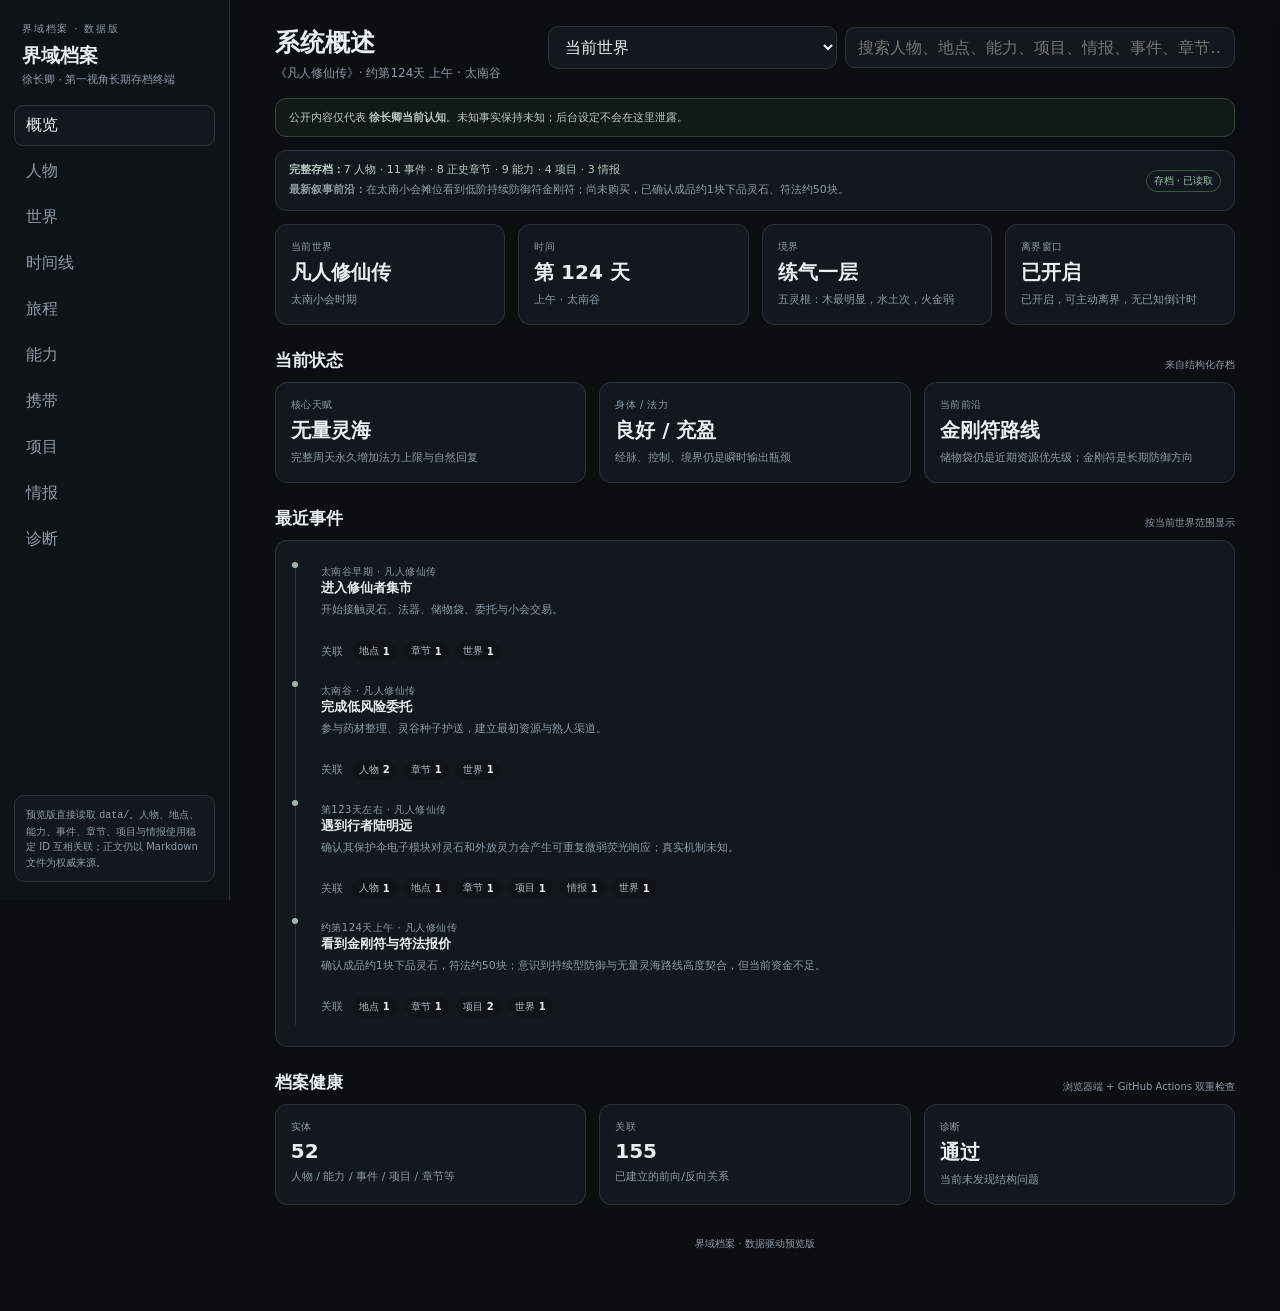
==== commit 95662209: "Load unified relation component" ====
--- a/next.html
+++ b/next.html
@@ -5,6 +5,7 @@
 <meta name="viewport" content="width=device-width,initial-scale=1">
 <title>界域档案 · 数据驱动预览</title>
 <link rel="stylesheet" href="assets/next.css">
+<link rel="stylesheet" href="assets/next-relations.css">
 </head>
 <body>
 <div class="app">
@@ -87,5 +88,6 @@
 
 <script src="assets/next.js" defer></script>
 <script src="assets/next-enhancements.js" defer></script>
+<script src="assets/next-relations.js" defer></script>
 </body>
 </html>
--- a/assets/next.css
+++ b/assets/next.css
@@ -2,14 +2,14 @@
   --bg:#0b0f12;--side:#0e1317;--panel:#12181d;--panel2:#161d23;--line:#29323a;--text:#e8edf1;--muted:#8d99a5;--soft:#b7c4cc;
   --accent:#9fb7aa;--good:#9bbba7;--warn:#cbb98b;--bad:#d09a9a;--drawer:520px;
 }
-*{box-sizing:border-box}html,body{margin:0;background:var(--bg);color:var(--text);font-family:Inter,ui-sans-serif,system-ui,-apple-system,"Segoe UI","PingFang SC","Microsoft YaHei",sans-serif}button,input,select{font:inherit}.app{min-height:100vh;display:grid;grid-template-columns:230px minmax(0,1fr)}
+*{box-sizing:border-box}html,body{margin:0;background:var(--bg);color:var(--text);font-family:Inter,ui-sans-serif,system-ui,-apple-system,"Segoe UI","PingFang SC","Microsoft YaHei",sans-serif}button,input,select{font:inherit}[hidden]{display:none!important}.app{min-height:100vh;display:grid;grid-template-columns:230px minmax(0,1fr)}
 .side{height:100vh;position:sticky;top:0;border-right:1px solid var(--line);background:var(--side);padding:22px 14px;z-index:2}.brand{padding:0 8px 18px}.eyebrow{font-size:10px;letter-spacing:.18em;color:var(--muted)}.brand h1{font-size:19px;margin:7px 0 3px}.brand p{font-size:11px;color:var(--muted);margin:0}.nav{display:grid;gap:5px}.nav button{background:transparent;color:var(--muted);border:1px solid transparent;border-radius:9px;text-align:left;padding:9px 11px;cursor:pointer}.nav button:hover,.nav button.active{background:var(--panel);color:var(--text);border-color:var(--line)}.side-note{position:absolute;left:14px;right:14px;bottom:18px;padding:11px;border:1px solid var(--line);border-radius:10px;color:var(--muted);font-size:10px;line-height:1.55;background:var(--panel)}
-main{width:100%;max-width:1480px;justify-self:center;padding:26px clamp(18px,3.5vw,46px) 60px}.top{display:flex;align-items:flex-start;justify-content:space-between;gap:16px;margin-bottom:16px}.top h2{margin:0;font-size:25px}.top p{margin:6px 0 0;color:var(--muted);font-size:12px}.top-controls{display:flex;gap:8px;align-items:center}.search,.scope{padding:10px 12px;border:1px solid var(--line);border-radius:10px;background:var(--panel);color:var(--text);outline:none}.search{width:min(390px,40vw)}.scope{min-width:160px}.notice,.sync{border:1px solid #354238;background:#111a16;border-radius:11px;padding:11px 13px;color:#b9c9bf;font-size:11px;margin-bottom:13px}.sync{background:var(--panel);border-color:var(--line);display:flex;justify-content:space-between;gap:12px;align-items:center}.badge{display:inline-flex;padding:3px 7px;border:1px solid var(--line);border-radius:999px;font-size:10px;color:var(--muted);white-space:nowrap}.badge.good{border-color:#3b5544;color:var(--good)}.badge.warn{border-color:#574e33;color:var(--warn)}.badge.bad{border-color:#6a4141;color:var(--bad)}
-.section{display:none}.section.active{display:block}.grid{display:grid;gap:13px}.c4{grid-template-columns:repeat(4,minmax(0,1fr))}.c3{grid-template-columns:repeat(3,minmax(0,1fr))}.c2{grid-template-columns:repeat(2,minmax(0,1fr))}.card{border:1px solid var(--line);border-radius:12px;background:var(--panel);padding:15px;min-width:0}.entity-card{cursor:pointer;transition:.16s ease}.entity-card:hover{border-color:#44535f;transform:translateY(-1px)}.card.highlight{outline:2px solid #5f7668;outline-offset:2px}.label{font-size:10px;color:var(--muted);letter-spacing:.05em}.big{font-size:20px;font-weight:680;margin:5px 0}.small{font-size:11px;line-height:1.65}.muted{color:var(--muted)}.head{display:flex;align-items:end;justify-content:space-between;gap:12px;margin:24px 0 10px}.head h3{margin:0;font-size:17px}.head p{margin:0;font-size:10px;color:var(--muted)}.chips{display:flex;gap:6px;flex-wrap:wrap;margin-top:9px}.chip,.linkchip{font-size:10px;color:var(--muted);border:1px solid var(--line);border-radius:999px;padding:3px 7px;background:transparent}.linkchip{cursor:pointer;color:#abc0cd}.linkchip:hover{color:var(--text);border-color:#4a5a66;background:#172029}.name{font-size:15px;font-weight:650}.row{display:flex;justify-content:space-between;gap:10px;align-items:flex-start}.details{color:var(--muted);font-size:11px;line-height:1.7;margin-top:8px}.info-grid{display:grid;grid-template-columns:108px 1fr;gap:5px 10px;margin-top:9px;font-size:11px;line-height:1.55}.info-grid .k{color:#9ab0bf;font-weight:600}.info-grid .v{color:var(--muted)}
-.timeline{position:relative;padding-left:18px}.timeline:before{content:"";position:absolute;left:4px;top:6px;bottom:6px;width:1px;background:var(--line)}.event{position:relative;padding:0 0 17px 12px}.event:before{content:"";position:absolute;width:6px;height:6px;border-radius:50%;background:var(--accent);left:-17px;top:6px}.event h4{font-size:13px;margin:0 0 4px}.event p{font-size:11px;line-height:1.6;color:var(--muted);margin:0}.event.entity-card{padding:9px 10px 14px 12px;border-radius:10px}.event.entity-card:hover{background:#141c21;transform:none}.diag-list{display:grid;gap:7px}.diag-item{font-size:11px;border:1px solid var(--line);border-radius:9px;padding:9px 10px;color:var(--muted)}.diag-item.good{border-color:#35483b;color:#a8c2b0}.diag-item.bad{border-color:#5c3e3e;color:#d0a3a3}.chapter-no{font-size:10px;color:var(--muted);letter-spacing:.06em}.chapter-title{font-size:15px;font-weight:650;margin:5px 0}.empty{padding:30px;text-align:center;color:var(--muted);border:1px dashed var(--line);border-radius:12px}.error{border-color:#684646;background:#1c1212;color:#d7aaaa}.footer{margin-top:32px;text-align:center;color:var(--muted);font-size:10px}
-.statline{display:flex;gap:8px;flex-wrap:wrap;margin-top:10px}.statpill{font-size:10px;color:var(--muted);background:#0f1418;border:1px solid var(--line);border-radius:8px;padding:5px 7px}
+main{width:100%;max-width:1480px;justify-self:center;padding:26px clamp(18px,3.5vw,46px) 60px}.top{display:flex;align-items:flex-start;justify-content:space-between;gap:16px;margin-bottom:16px}.top h2{margin:0;font-size:25px}.top p{margin:6px 0 0;color:var(--muted);font-size:12px}.top-controls{display:flex;gap:8px;align-items:center}.search,.scope{padding:10px 12px;border:1px solid var(--line);border-radius:10px;background:var(--panel);color:var(--text);outline:none}.search{width:min(390px,40vw)}.scope{min-width:160px}.scope.compact-sort{min-width:120px;padding:7px 10px;font-size:11px}.notice,.sync{border:1px solid #354238;background:#111a16;border-radius:11px;padding:11px 13px;color:#b9c9bf;font-size:11px;margin-bottom:13px}.sync{background:var(--panel);border-color:var(--line);display:flex;justify-content:space-between;gap:12px;align-items:center}.badge{display:inline-flex;padding:3px 7px;border:1px solid var(--line);border-radius:999px;font-size:10px;color:var(--muted);white-space:nowrap}.badge.good{border-color:#3b5544;color:var(--good)}.badge.warn{border-color:#574e33;color:var(--warn)}.badge.bad{border-color:#6a4141;color:var(--bad)}
+.section{display:none}.section.active{display:block}.grid{display:grid;gap:13px}.c4{grid-template-columns:repeat(4,minmax(0,1fr))}.c3{grid-template-columns:repeat(3,minmax(0,1fr))}.c2{grid-template-columns:repeat(2,minmax(0,1fr))}.card{border:1px solid var(--line);border-radius:12px;background:var(--panel);padding:15px;min-width:0}.entity-card{cursor:pointer;transition:.16s ease}.entity-card:hover{border-color:#44535f;transform:translateY(-1px)}.card.highlight{outline:2px solid #5f7668;outline-offset:2px}.label{font-size:10px;color:var(--muted);letter-spacing:.05em}.big{font-size:20px;font-weight:680;margin:5px 0}.small{font-size:11px;line-height:1.65}.muted{color:var(--muted)}.head{display:flex;align-items:end;justify-content:space-between;gap:12px;margin:24px 0 10px}.head h3{margin:0;font-size:17px}.head p{margin:3px 0 0;font-size:10px;color:var(--muted)}.chips{display:flex;gap:6px;flex-wrap:wrap;margin-top:9px}.chip,.linkchip{font-size:10px;color:var(--muted);border:1px solid var(--line);border-radius:999px;padding:3px 7px;background:transparent}.linkchip{cursor:pointer;color:#abc0cd}.linkchip:hover{color:var(--text);border-color:#4a5a66;background:#172029}.name{font-size:15px;font-weight:650}.row{display:flex;justify-content:space-between;gap:10px;align-items:flex-start}.details{color:var(--muted);font-size:11px;line-height:1.7;margin-top:8px}.info-grid{display:grid;grid-template-columns:108px 1fr;gap:5px 10px;margin-top:9px;font-size:11px;line-height:1.55}.info-grid .k{color:#9ab0bf;font-weight:600}.info-grid .v{color:var(--muted)}
+.timeline{position:relative;padding-left:18px}.timeline:before{content:"";position:absolute;left:4px;top:6px;bottom:6px;width:1px;background:var(--line)}.event{position:relative;padding:0 0 17px 12px}.event:before{content:"";position:absolute;width:6px;height:6px;border-radius:50%;background:var(--accent);left:-17px;top:6px}.event h4{font-size:13px;margin:0 0 4px}.event p{font-size:11px;line-height:1.6;color:var(--muted);margin:0}.event.entity-card{padding:9px 10px 14px 12px;border-radius:10px}.event.entity-card:hover{background:#141c21;transform:none}.event-locations{margin:4px 0 6px}.event-locations .chips{display:inline-flex;margin:0 0 0 7px;vertical-align:middle}.diag-list{display:grid;gap:7px}.diag-item{font-size:11px;border:1px solid var(--line);border-radius:9px;padding:9px 10px;color:var(--muted)}.diag-item.good{border-color:#35483b;color:#a8c2b0}.diag-item.bad{border-color:#5c3e3e;color:#d0a3a3}.chapter-no{font-size:10px;color:var(--muted);letter-spacing:.06em}.chapter-title{font-size:15px;font-weight:650;margin:5px 0}.empty{padding:30px;text-align:center;color:var(--muted);border:1px dashed var(--line);border-radius:12px}.error{border-color:#684646;background:#1c1212;color:#d7aaaa}.footer{margin-top:32px;text-align:center;color:var(--muted);font-size:10px}
+.statline{display:flex;gap:8px;flex-wrap:wrap;margin-top:10px}.statpill{font-size:10px;color:var(--muted);background:#0f1418;border:1px solid var(--line);border-radius:8px;padding:5px 7px}.search-filter-note{margin:0 0 12px;padding:9px 11px;border:1px solid #3b4d42;border-radius:10px;background:#101814;color:#adc2b3;font-size:11px}.search-filter-note b{color:#dce6df}
 .drawer-backdrop{position:fixed;inset:0;background:rgba(0,0,0,.42);opacity:0;pointer-events:none;transition:.18s ease;z-index:20}.drawer{position:fixed;right:0;top:0;height:100vh;width:min(var(--drawer),92vw);background:#0f1418;border-left:1px solid var(--line);transform:translateX(102%);transition:.2s ease;z-index:21;display:flex;flex-direction:column;box-shadow:-18px 0 50px rgba(0,0,0,.28)}body.drawer-open .drawer-backdrop{opacity:1;pointer-events:auto}body.drawer-open .drawer{transform:translateX(0)}.drawer-head{padding:20px 20px 14px;border-bottom:1px solid var(--line);display:flex;justify-content:space-between;gap:14px;align-items:flex-start}.drawer-kicker{font-size:10px;color:var(--muted);letter-spacing:.08em}.drawer-title{font-size:22px;font-weight:720;margin:5px 0 0}.drawer-close{width:34px;height:34px;border-radius:9px;border:1px solid var(--line);background:var(--panel);color:var(--muted);cursor:pointer}.drawer-close:hover{color:var(--text)}.drawer-body{padding:18px 20px 40px;overflow:auto}.drawer-section{margin-bottom:20px}.drawer-section h4{font-size:13px;margin:0 0 9px}.drawer-list{display:grid;gap:7px}.drawer-list div{font-size:11px;line-height:1.65;color:var(--muted)}.drawer-kv{display:grid;grid-template-columns:120px minmax(0,1fr);gap:7px 12px;font-size:11px;line-height:1.6}.drawer-kv .k{color:#9ab0bf;font-weight:650}.drawer-kv .v{color:var(--muted);min-width:0}.backlink-group{margin-top:12px}.backlink-title{font-size:10px;color:var(--muted);margin-bottom:6px}.source-link{display:inline-flex;color:#abc0cd;font-size:11px;text-decoration:none;border-bottom:1px dotted #52616c}.source-link:hover{color:var(--text)}.evidence-step{border-left:2px solid #34414a;padding-left:10px;margin-bottom:10px}.evidence-step b{color:#c4d0d7}.drawer-note{font-size:10px;color:var(--muted);padding:9px 10px;border:1px solid var(--line);border-radius:9px;background:#11171b}
 .breadcrumbs{display:flex;gap:6px;align-items:center;flex-wrap:wrap;margin-bottom:13px}.crumb{font-size:10px;color:#aab9c3;border:1px solid var(--line);border-radius:999px;padding:4px 7px;background:transparent;cursor:pointer}.crumb:hover{color:var(--text)}.crumb-sep{font-size:10px;color:#596670}
 @media(max-width:1000px){.top{flex-direction:column}.top-controls{width:100%}.search{width:100%;flex:1}.scope{min-width:140px}}
 @media(max-width:900px){.app{grid-template-columns:1fr}.side{height:auto;position:static;border-right:0;border-bottom:1px solid var(--line)}.nav{display:flex;overflow-x:auto}.nav button{white-space:nowrap}.side-note{position:static;margin-top:10px}.c4,.c3{grid-template-columns:repeat(2,minmax(0,1fr))}main{max-width:none;padding:18px 14px 60px}}
-@media(max-width:560px){.c4,.c3,.c2{grid-template-columns:1fr}.top-controls{flex-direction:column}.search,.scope{width:100%}.info-grid,.drawer-kv{grid-template-columns:1fr}.info-grid .v,.drawer-kv .v{margin-bottom:4px}.drawer{width:100vw}}
+@media(max-width:560px){.c4,.c3,.c2{grid-template-columns:1fr}.top-controls{flex-direction:column}.search,.scope{width:100%}.info-grid,.drawer-kv{grid-template-columns:1fr}.info-grid .v,.drawer-kv .v{margin-bottom:4px}.drawer{width:100vw}.head{align-items:flex-start}.scope.compact-sort{width:auto;min-width:110px}}
--- a/assets/next-relations.css
+++ b/assets/next-relations.css
@@ -0,0 +1 @@
+.relation-summary{margin-top:12px;padding-top:10px;border-top:1px solid var(--border);display:flex;align-items:center;gap:7px;flex-wrap:wrap}.relation-summary-label{font-size:11px;color:var(--muted);margin-right:2px}.relation-count{display:inline-flex;align-items:center;gap:4px;border:1px solid var(--border);background:#101419;border-radius:999px;padding:3px 7px;font-size:10px;color:#aeb9c2}.relation-count b{font-weight:650;color:var(--text)}.relation-groups{display:grid;gap:12px}.relation-group{display:grid;grid-template-columns:72px minmax(0,1fr);gap:10px;align-items:start}.relation-group-title{font-size:11px;color:var(--muted);padding-top:6px}.relation-group-items{display:flex;gap:7px;flex-wrap:wrap}.relation-link{border:1px solid var(--border);background:#101419;color:var(--text);border-radius:999px;padding:5px 8px;font-size:11px;cursor:pointer;display:inline-flex;gap:5px;align-items:center}.relation-link:hover{border-color:#50606d;background:#151b20}.relation-role{color:var(--muted);font-size:10px}.relation-empty{font-size:12px;color:var(--muted)}@media(max-width:560px){.relation-group{grid-template-columns:1fr;gap:5px}.relation-group-title{padding-top:0}}
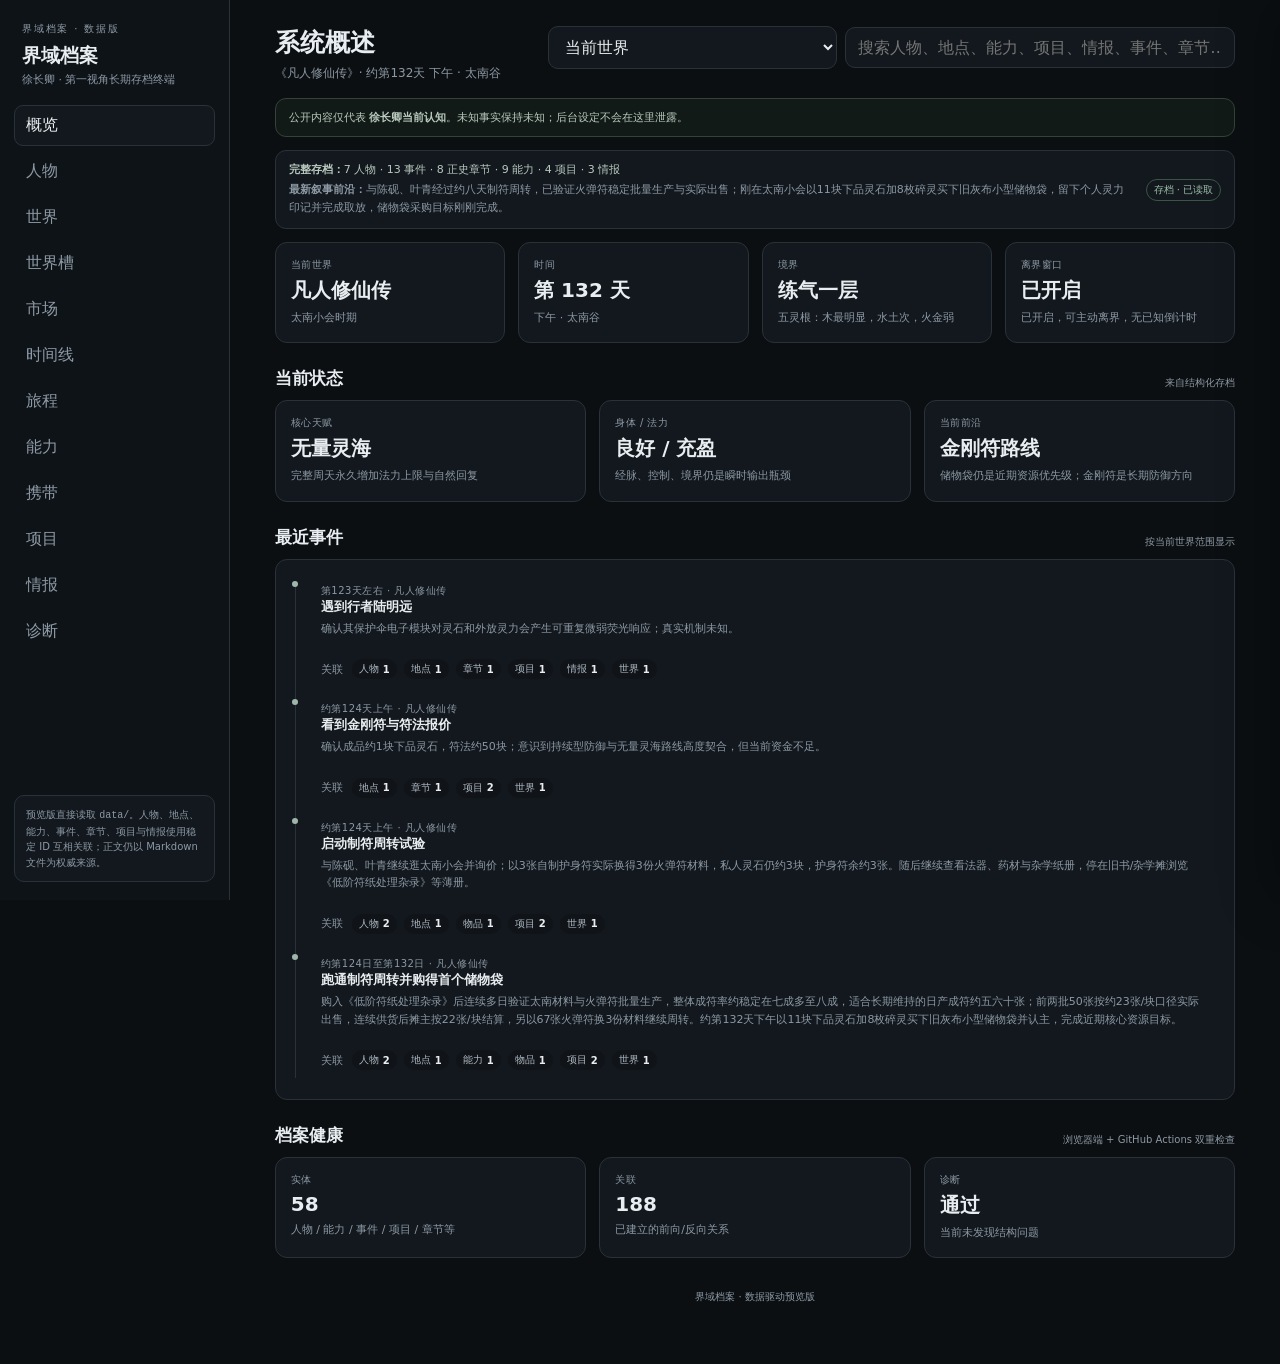
==== commit 6f711514: "Load grouped archive UI in preview" ====
--- a/next.html
+++ b/next.html
@@ -6,6 +6,7 @@
 <title>界域档案 · 数据驱动预览</title>
 <link rel="stylesheet" href="assets/next.css">
 <link rel="stylesheet" href="assets/next-relations.css">
+<link rel="stylesheet" href="assets/archive-ui-v2.css">
 </head>
 <body>
 <div class="app">
@@ -88,6 +89,8 @@
 
 <script src="assets/next.js" defer></script>
 <script src="assets/next-enhancements.js" defer></script>
+<script src="assets/next-market.js" defer></script>
 <script src="assets/next-relations.js" defer></script>
+<script src="assets/archive-ui-v2.js" defer></script>
 </body>
 </html>
--- a/assets/archive-ui-v2.css
+++ b/assets/archive-ui-v2.css
@@ -0,0 +1 @@
+.archive-group{grid-column:1/-1;margin-top:4px}.archive-group+.archive-group{margin-top:14px}.archive-group-head{display:flex;align-items:center;justify-content:space-between;gap:10px;margin:0 0 9px}.archive-group-head h3{margin:0;font-size:14px}.archive-group-head .count{font-size:10px;color:var(--muted);border:1px solid var(--line);border-radius:999px;padding:3px 7px}.archive-group-grid{display:grid;grid-template-columns:repeat(2,minmax(0,1fr));gap:13px}.archive-group-grid.people{grid-template-columns:repeat(3,minmax(0,1fr))}.archive-group.self{margin-bottom:16px}.market-summary{display:grid;grid-template-columns:repeat(3,minmax(0,1fr));gap:13px;margin-bottom:16px}.market-filterbar{display:flex;gap:7px;flex-wrap:wrap;margin-bottom:12px}.market-filterbar button{border:1px solid var(--line);border-radius:999px;background:var(--panel);color:var(--muted);padding:6px 10px;cursor:pointer;font-size:10px}.market-filterbar button.active,.market-filterbar button:hover{color:var(--text);border-color:#4b5c67}.market-groups{display:grid;gap:10px}.market-group{border:1px solid var(--line);border-radius:12px;background:var(--panel);overflow:hidden}.market-group summary{list-style:none;cursor:pointer;padding:13px 15px;display:flex;justify-content:space-between;gap:12px;align-items:center}.market-group summary::-webkit-details-marker{display:none}.market-group[open] summary{border-bottom:1px solid var(--line)}.market-group-title{font-size:13px;font-weight:650}.market-group-meta{font-size:10px;color:var(--muted)}.market-records{padding:8px 15px 14px;display:grid;gap:7px}.market-record{font-size:11px;line-height:1.6;color:var(--muted);padding:8px 0;border-bottom:1px solid rgba(41,50,58,.65)}.market-record:last-child{border-bottom:0}.market-record .record-main{color:var(--soft)}.worldslot-banner{border:1px solid #3d4d44;background:#101814;border-radius:12px;padding:14px 15px;margin-bottom:14px}.worldslot-banner .name{margin-bottom:6px}.worldslot-grid{display:grid;grid-template-columns:repeat(3,minmax(0,1fr));gap:9px}.worldslot-card{border:1px solid var(--line);border-radius:10px;background:var(--panel);padding:11px;min-width:0}.worldslot-card .slot-name{font-size:12px;font-weight:650}.worldslot-card .slot-meta{font-size:9px;color:var(--muted);margin-top:5px}.worldslot-card .slot-reason{font-size:10px;line-height:1.55;color:var(--muted);margin-top:7px}.world-market-compact{grid-column:1/-1}.world-market-link{margin-top:9px;border:1px solid var(--line);border-radius:8px;background:#0f1418;color:#abc0cd;padding:7px 10px;cursor:pointer;font-size:10px}.world-market-link:hover{color:var(--text)}@media(max-width:900px){.archive-group-grid.people,.worldslot-grid{grid-template-columns:repeat(2,minmax(0,1fr))}}@media(max-width:560px){.archive-group-grid,.archive-group-grid.people,.market-summary,.worldslot-grid{grid-template-columns:1fr}}
